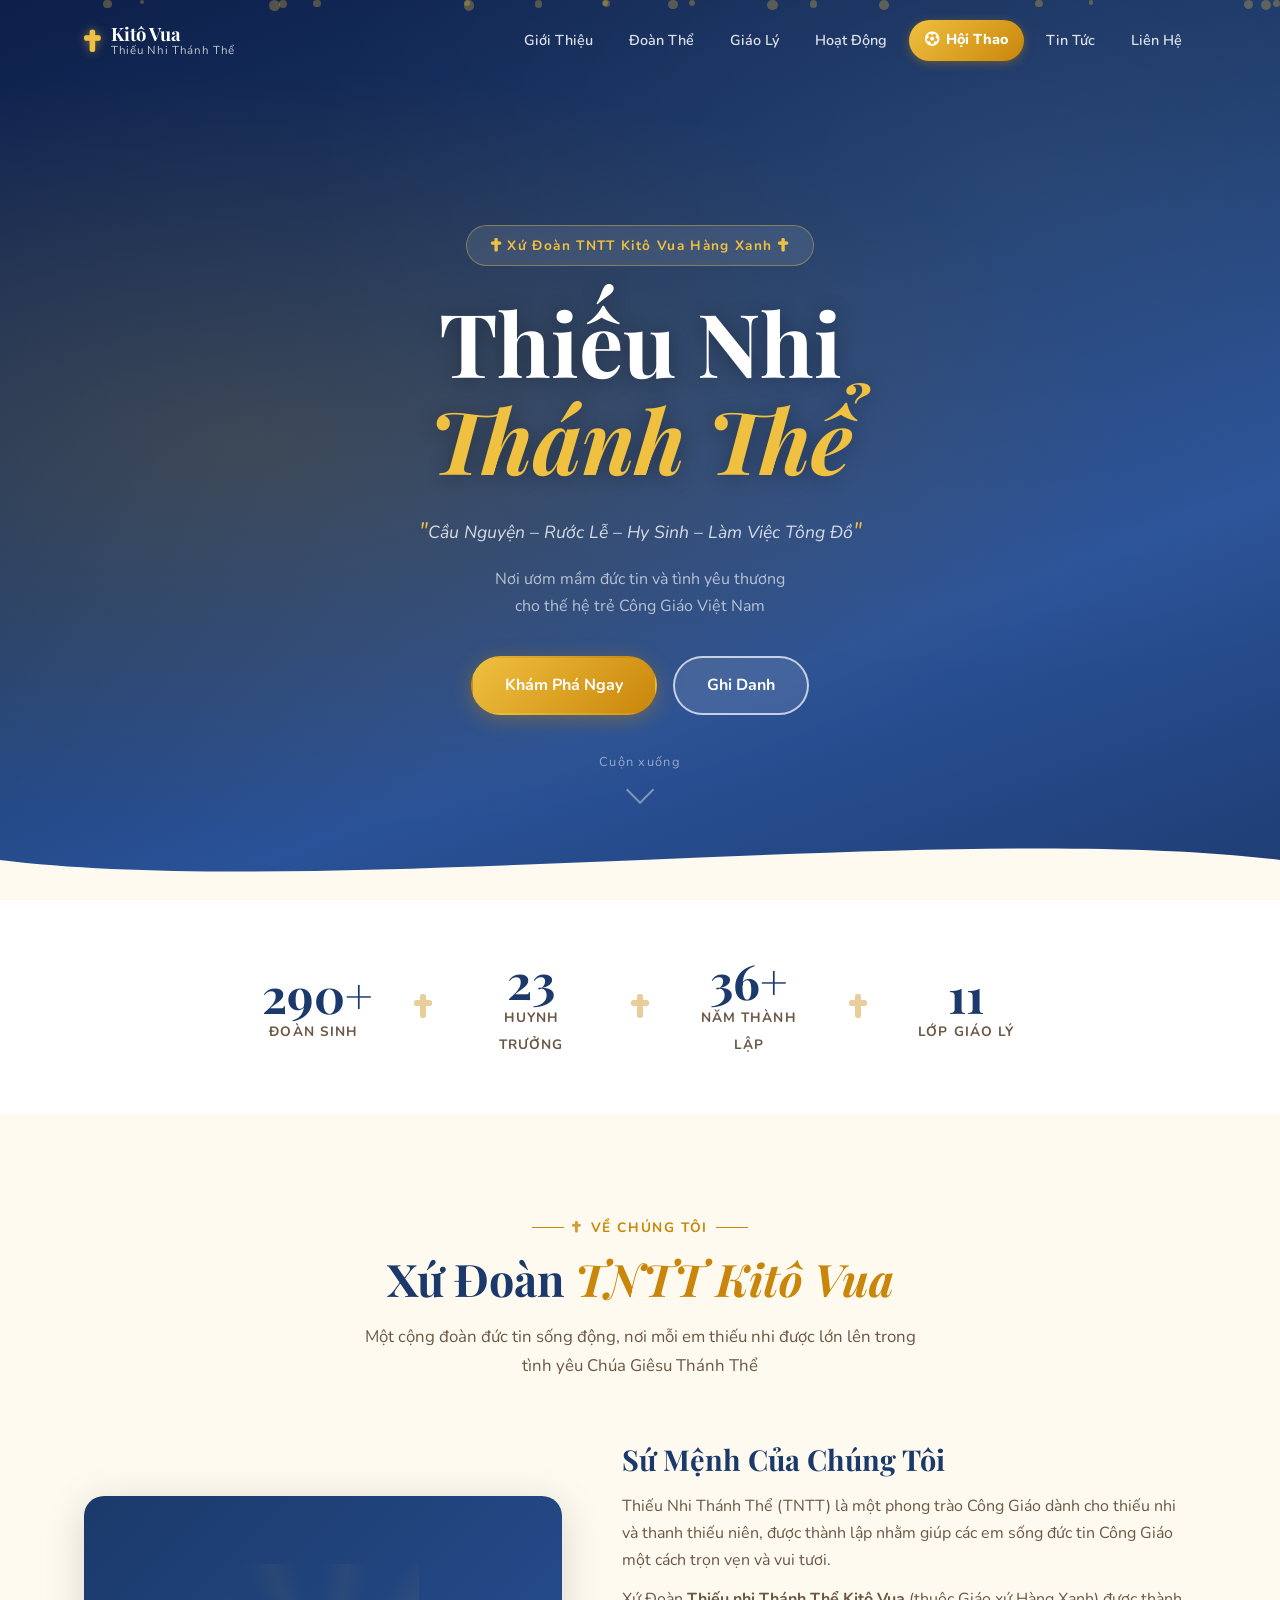
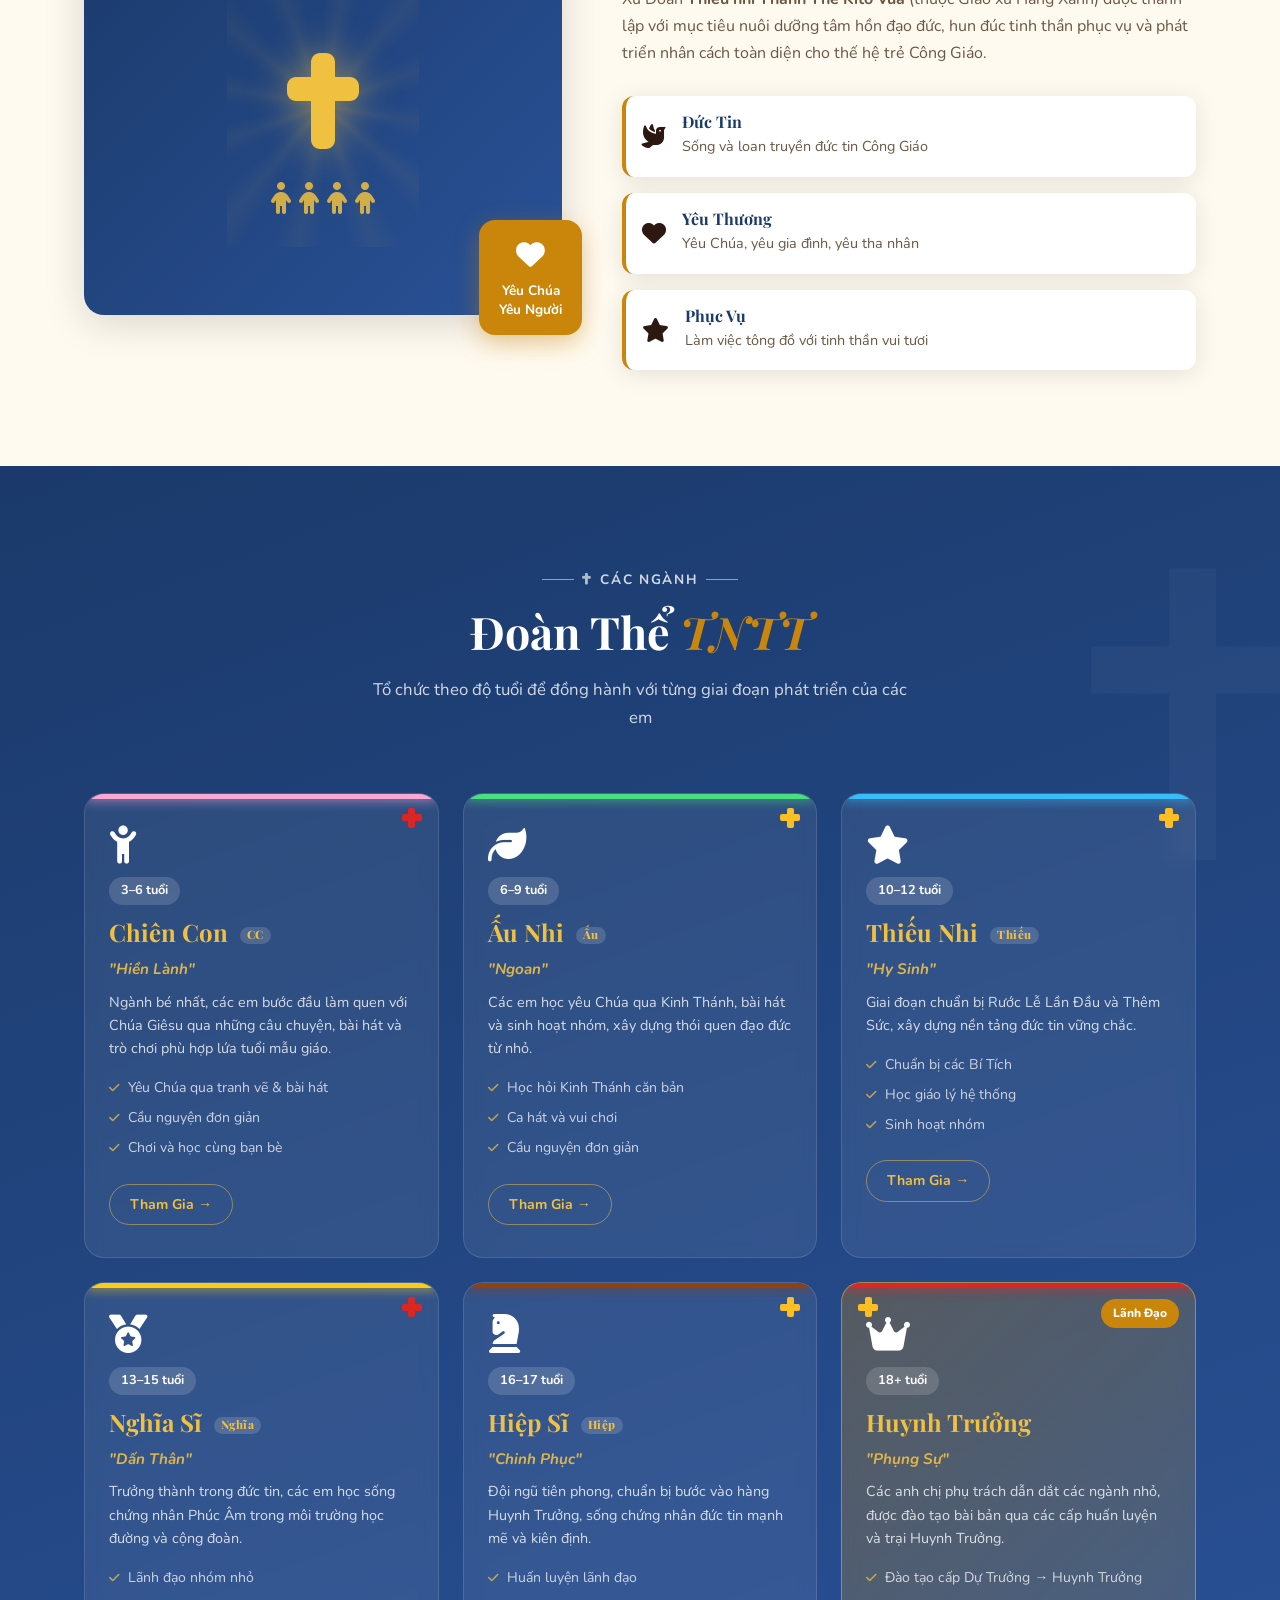
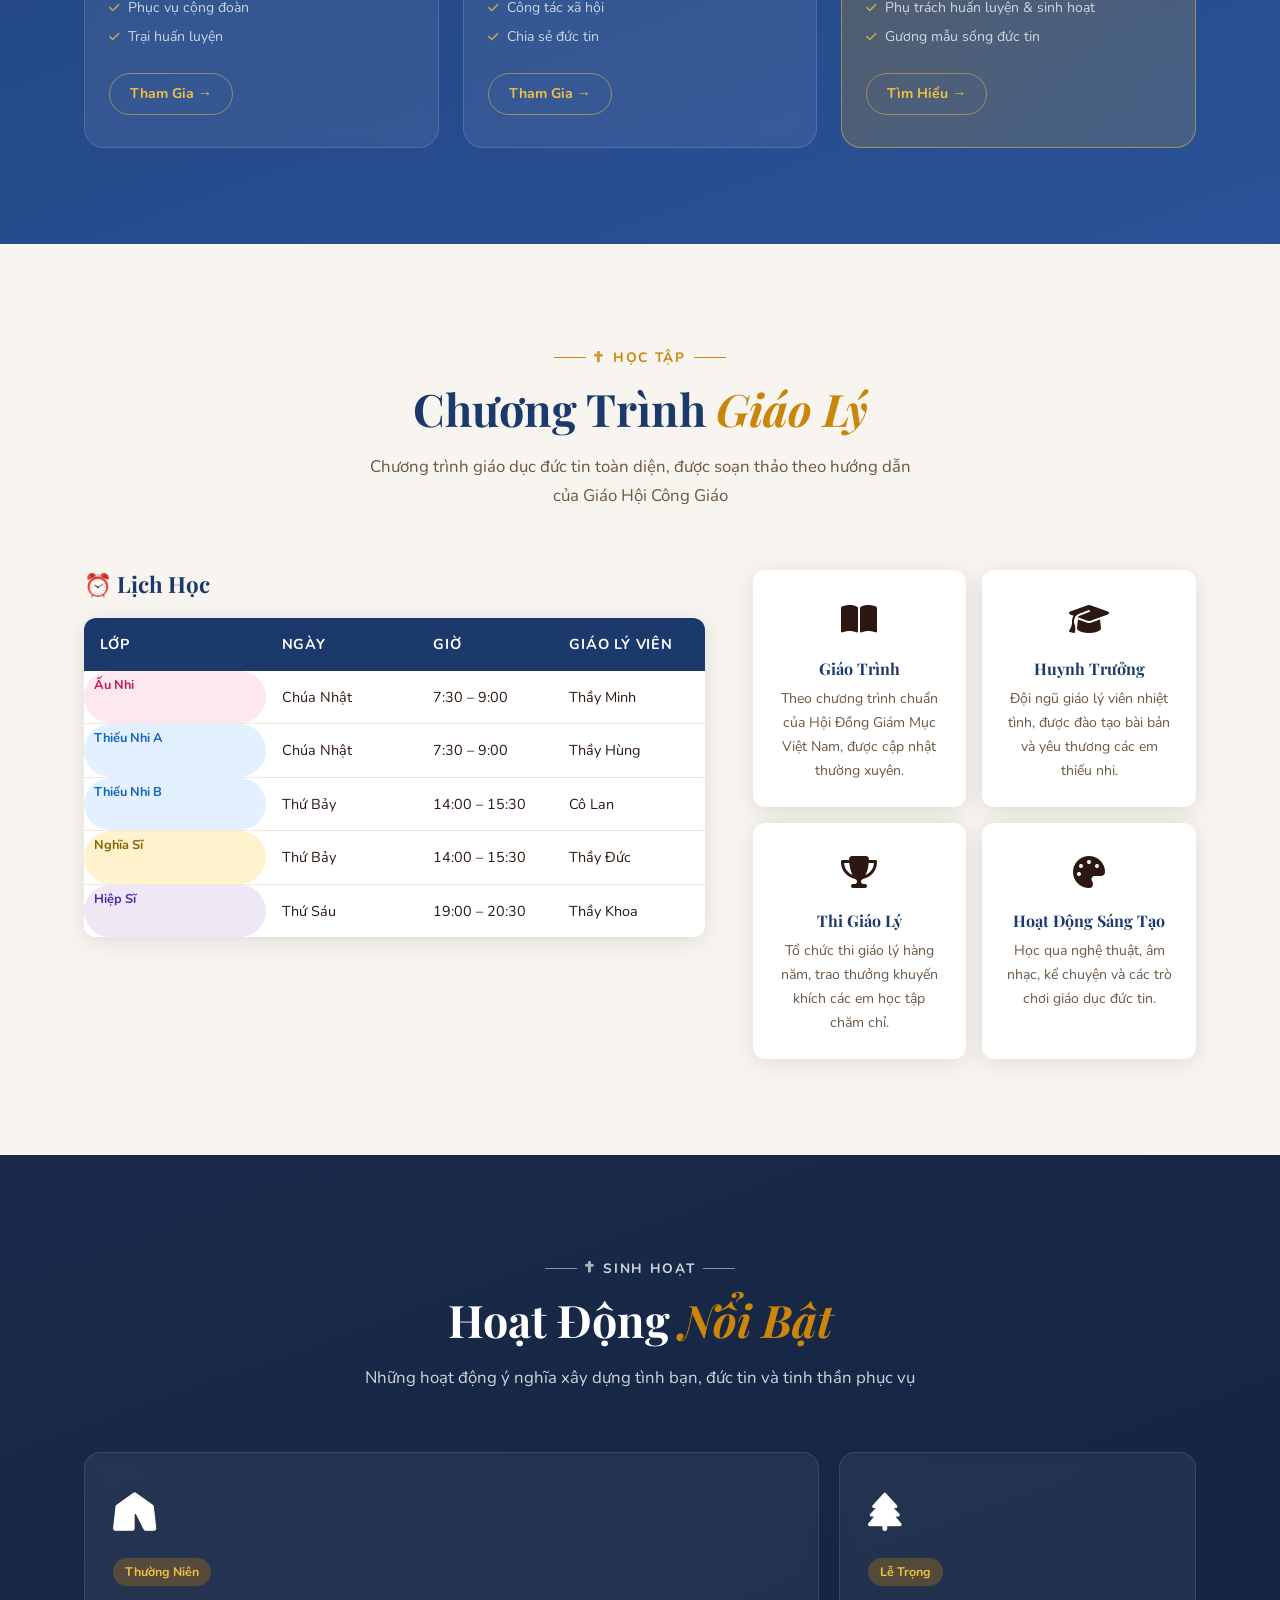
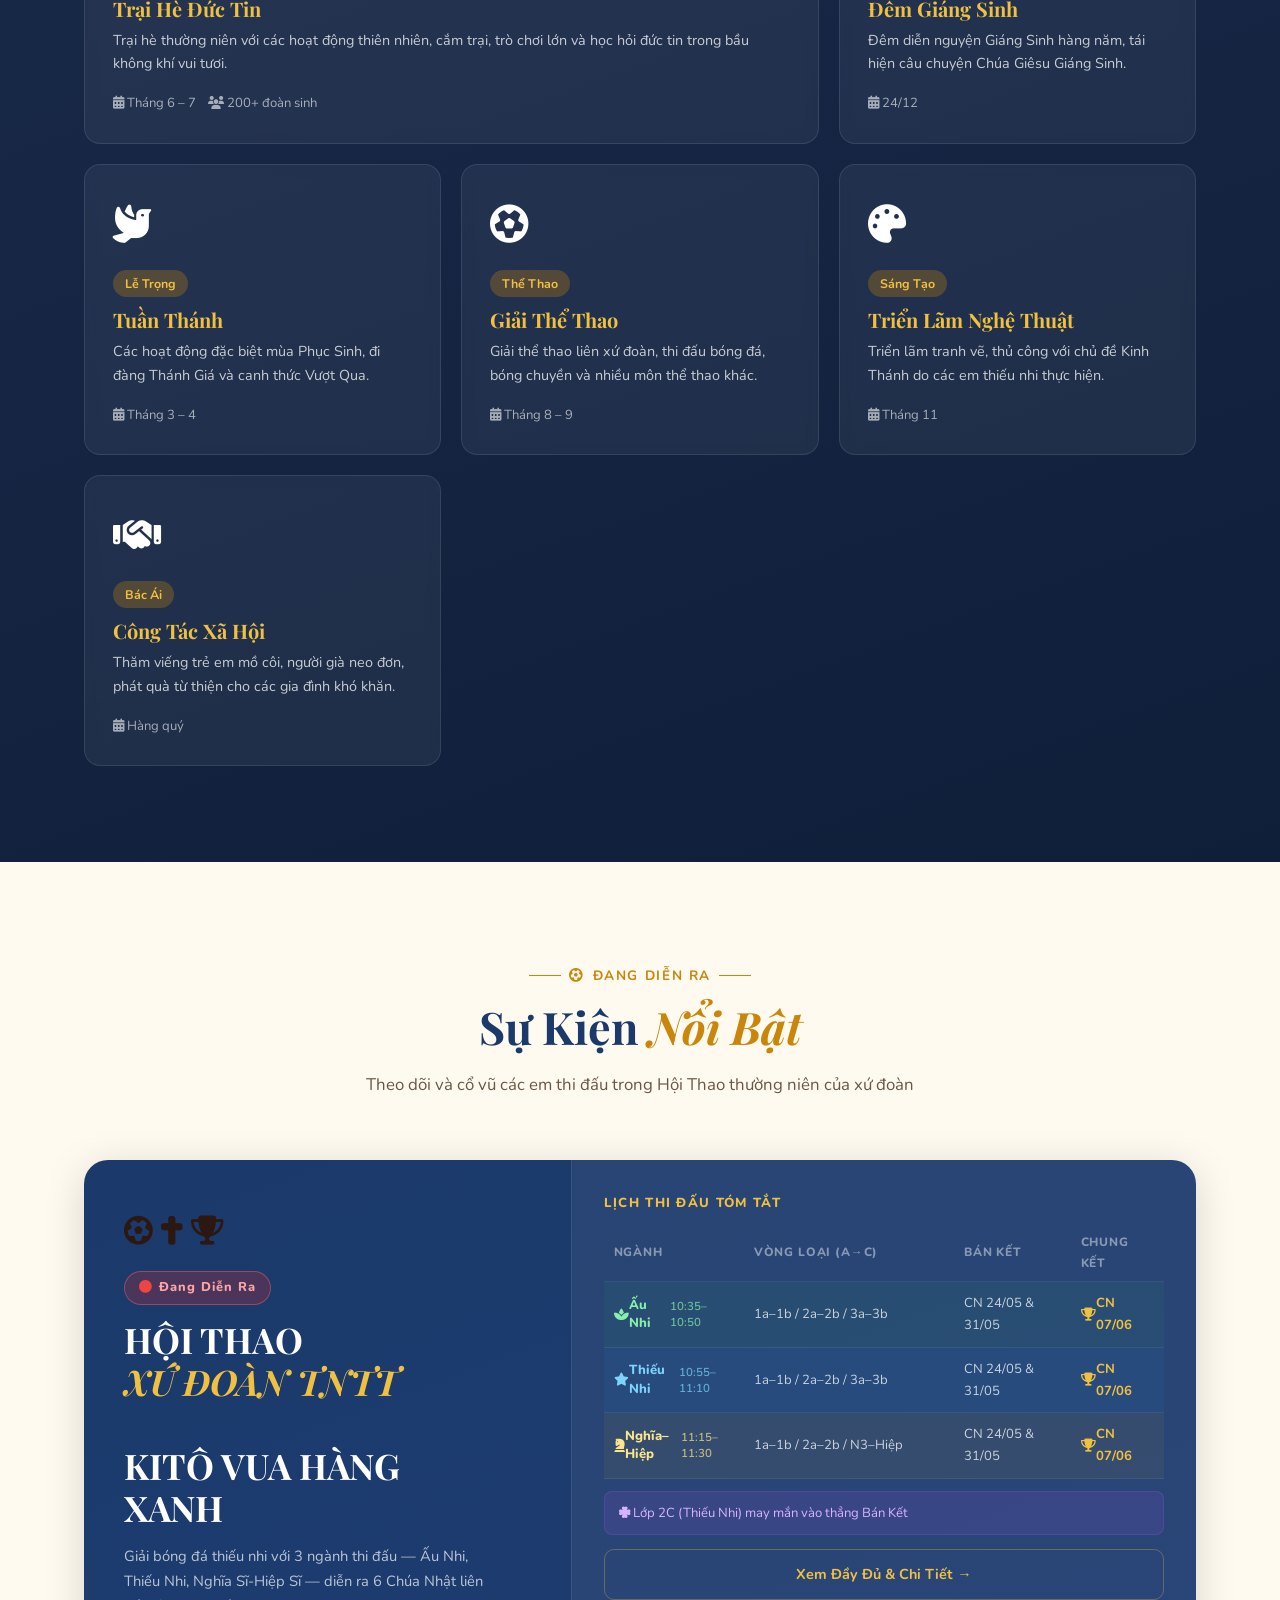
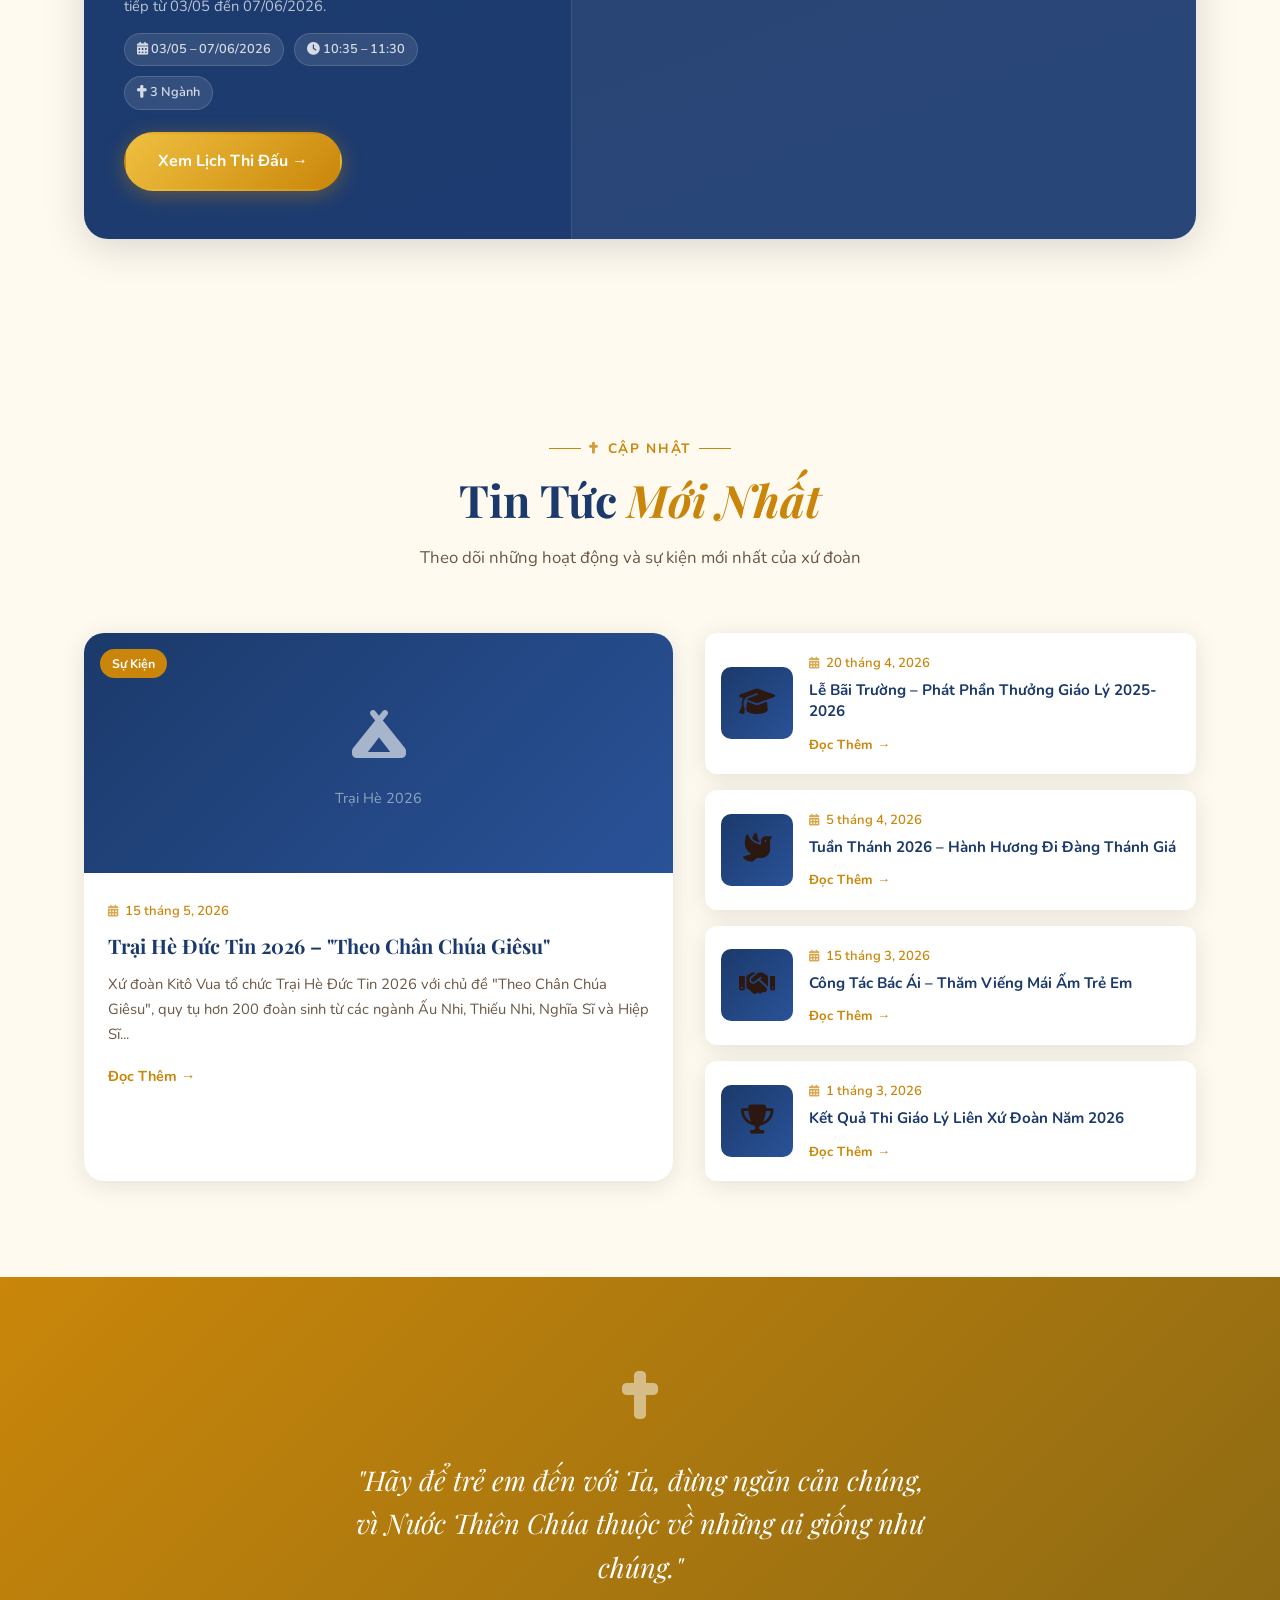
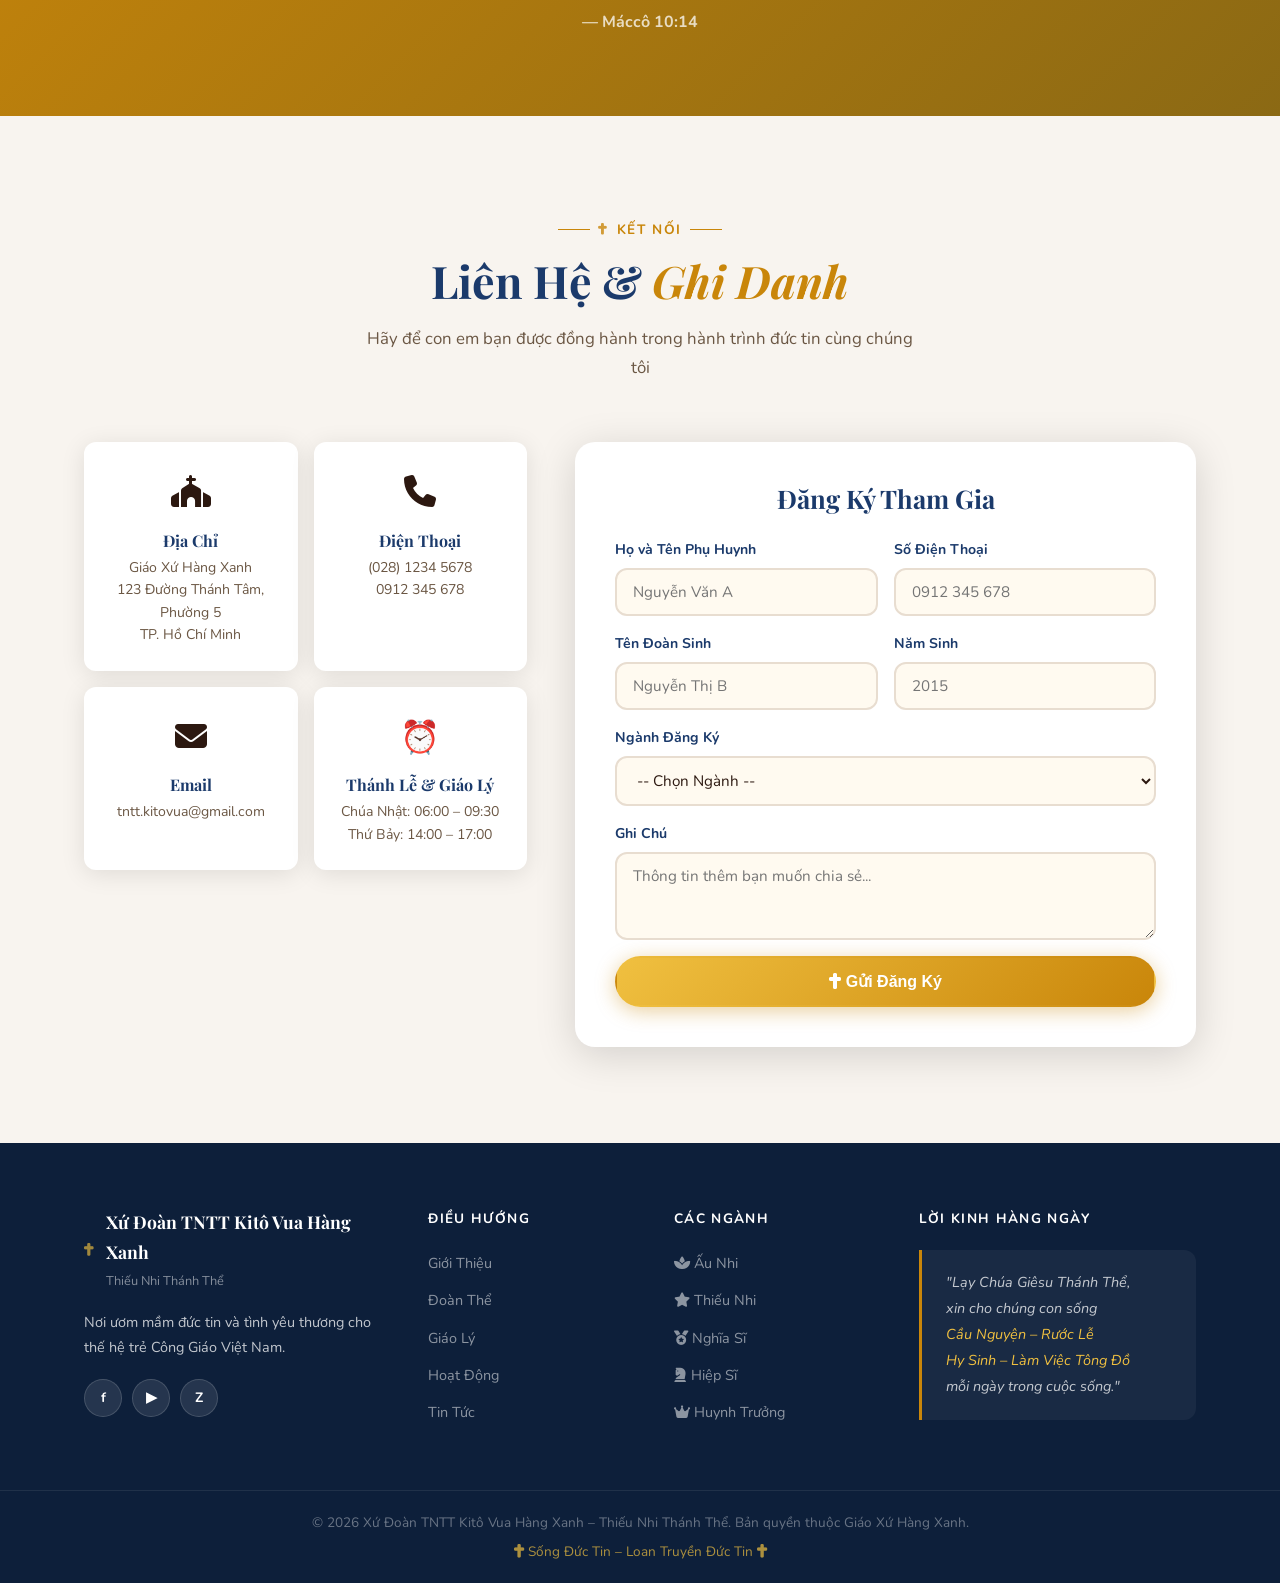
==== index.html @ e7aa79c8 "Catholic vocabulary: Chúa Nhật, đoàn sinh, Thánh Lễ & Giáo Lý - "Chủ Nhật" → "Chúa Nhật" (Chúa Nhật " ====
<!DOCTYPE html>
<html lang="vi">
<head>
  <meta charset="UTF-8" />
  <meta name="viewport" content="width=device-width, initial-scale=1.0" />
  <title>Thiếu Nhi Thánh Thể – Xứ Đoàn TNTT Kitô Vua Hàng Xanh</title>
  <link rel="preconnect" href="https://fonts.googleapis.com" />
  <link rel="preconnect" href="https://fonts.gstatic.com" crossorigin />
  <link href="https://fonts.googleapis.com/css2?family=Playfair+Display:ital,wght@0,600;0,700;1,600&family=Nunito:wght@400;600;700;800&display=swap" rel="stylesheet" />
  <link rel="stylesheet" href="style.css" />
  <link rel="stylesheet" href="https://cdnjs.cloudflare.com/ajax/libs/font-awesome/6.5.1/css/all.min.css" />
</head>
<body>

  <!-- ░░ NAVBAR ░░ -->
  <header class="navbar" id="navbar">
    <div class="nav-container">
      <a href="#" class="nav-logo">
        <span class="logo-cross"><i class="fa-solid fa-cross"></i></span>
        <div class="logo-text">
          <span class="logo-title">Kitô Vua</span>
          <span class="logo-sub">Thiếu Nhi Thánh Thể</span>
        </div>
      </a>
      <nav class="nav-links" id="navLinks">
        <a href="#about">Giới Thiệu</a>
        <a href="#doanthe">Đoàn Thể</a>
        <a href="#giaoly">Giáo Lý</a>
        <a href="#hoatdong">Hoạt Động</a>
        <a href="#sukien" class="nav-event-link"><i class="fa-solid fa-futbol"></i> Hội Thao</a>
        <a href="#tintuc">Tin Tức</a>
        <a href="#lienhe">Liên Hệ</a>
      </nav>
      <button class="nav-toggle" id="navToggle" aria-label="Menu">
        <span></span><span></span><span></span>
      </button>
    </div>
  </header>

  <!-- ░░ HERO ░░ -->
  <section class="hero" id="home">
    <div class="hero-particles" id="particles"></div>
    <div class="hero-content">
      <div class="hero-badge"><i class="fa-solid fa-cross"></i> Xứ Đoàn TNTT Kitô Vua Hàng Xanh <i class="fa-solid fa-cross"></i></div>
      <h1 class="hero-title">
        Thiếu Nhi<br />
        <em>Thánh Thể</em>
      </h1>
      <p class="hero-motto">
        <span>"</span>Cầu Nguyện – Rước Lễ – Hy Sinh – Làm Việc Tông Đồ<span>"</span>
      </p>
      <p class="hero-sub">
        Nơi ươm mầm đức tin và tình yêu thương<br />cho thế hệ trẻ Công Giáo Việt Nam
      </p>
      <div class="hero-cta">
        <a href="#about" class="btn btn-gold">Khám Phá Ngay</a>
        <a href="#lienhe" class="btn btn-outline">Ghi Danh</a>
      </div>
    </div>
    <div class="hero-scroll">
      <span>Cuộn xuống</span>
      <div class="scroll-arrow"></div>
    </div>
    <div class="hero-wave">
      <svg viewBox="0 0 1440 80" preserveAspectRatio="none">
        <path d="M0,40 C360,80 1080,0 1440,40 L1440,80 L0,80 Z" fill="#fffaf0"/>
      </svg>
    </div>
  </section>

  <!-- ░░ STATS ░░ -->
  <section class="stats-bar">
    <div class="stats-container">
      <div class="stat-item">
        <span class="stat-num" data-target="320">0</span>
        <span class="stat-label">Đoàn Sinh</span>
      </div>
      <div class="stat-divider"><i class="fa-solid fa-cross"></i></div>
      <div class="stat-item">
        <span class="stat-num" data-target="25">0</span>
        <span class="stat-label">Huynh Trưởng</span>
      </div>
      <div class="stat-divider"><i class="fa-solid fa-cross"></i></div>
      <div class="stat-item">
        <span class="stat-num" data-target="40">0</span>
        <span class="stat-label">Năm Thành Lập</span>
      </div>
      <div class="stat-divider"><i class="fa-solid fa-cross"></i></div>
      <div class="stat-item">
        <span class="stat-num" data-target="12">0</span>
        <span class="stat-label">Lớp Giáo Lý</span>
      </div>
    </div>
  </section>

  <!-- ░░ GIỚI THIỆU ░░ -->
  <section class="section about" id="about">
    <div class="container">
      <div class="section-header">
        <span class="section-tag"><i class="fa-solid fa-cross"></i> Về Chúng Tôi</span>
        <h2>Xứ Đoàn <em>TNTT Kitô Vua</em></h2>
        <p class="section-desc">Một cộng đoàn đức tin sống động, nơi mỗi em thiếu nhi được lớn lên trong tình yêu Chúa Giêsu Thánh Thể</p>
      </div>
      <div class="about-grid">
        <div class="about-image-wrap">
          <div class="about-image">
            <div class="about-illustration">
              <div class="illus-cross"><i class="fa-solid fa-cross"></i></div>
              <div class="illus-rays"></div>
              <div class="illus-children">
                <div class="child child-1"><i class="fa-solid fa-child"></i></div>
                <div class="child child-2"><i class="fa-solid fa-child"></i></div>
                <div class="child child-3"><i class="fa-solid fa-child"></i></div>
                <div class="child child-4"><i class="fa-solid fa-child"></i></div>
              </div>
            </div>
          </div>
          <div class="about-badge-float">
            <span><i class="fa-solid fa-heart"></i></span>
            <p>Yêu Chúa<br/>Yêu Người</p>
          </div>
        </div>
        <div class="about-content">
          <h3>Sứ Mệnh Của Chúng Tôi</h3>
          <p>
            Thiếu Nhi Thánh Thể (TNTT) là một phong trào Công Giáo dành cho thiếu nhi và thanh thiếu niên,
            được thành lập nhằm giúp các em sống đức tin Công Giáo một cách trọn vẹn và vui tươi.
          </p>
          <p>
            Xứ Đoàn <strong>Thiếu nhi Thánh Thể Kitô Vua</strong> (thuộc Giáo xứ Hàng Xanh) được thành lập với mục tiêu nuôi dưỡng tâm hồn đạo đức,
            hun đúc tinh thần phục vụ và phát triển nhân cách toàn diện cho thế hệ trẻ Công Giáo.
          </p>
          <div class="about-values">
            <div class="value-item">
              <span class="value-icon"><i class="fa-solid fa-dove"></i></span>
              <div>
                <h4>Đức Tin</h4>
                <p>Sống và loan truyền đức tin Công Giáo</p>
              </div>
            </div>
            <div class="value-item">
              <span class="value-icon"><i class="fa-solid fa-heart"></i></span>
              <div>
                <h4>Yêu Thương</h4>
                <p>Yêu Chúa, yêu gia đình, yêu tha nhân</p>
              </div>
            </div>
            <div class="value-item">
              <span class="value-icon"><i class="fa-solid fa-star"></i></span>
              <div>
                <h4>Phục Vụ</h4>
                <p>Làm việc tông đồ với tinh thần vui tươi</p>
              </div>
            </div>
          </div>
        </div>
      </div>
    </div>
  </section>

  <!-- ░░ ĐOÀN THỂ ░░ -->
  <section class="section doanthe" id="doanthe">
    <div class="container">
      <div class="section-header light">
        <span class="section-tag"><i class="fa-solid fa-cross"></i> Các Ngành</span>
        <h2>Đoàn Thể <em>TNTT</em></h2>
        <p class="section-desc">Tổ chức theo độ tuổi để đồng hành với từng giai đoạn phát triển của các em</p>
      </div>
      <div class="doanthe-grid">

        <div class="doanthe-card" style="--sc:#f9a8d4;--cc:#dc2626">
          <div class="card-scarf-bar"></div>
          <div class="card-cross"></div>
          <div class="card-icon"><i class="fa-solid fa-child-reaching"></i></div>
          <div class="card-ribbon">3–6 tuổi</div>
          <h3>Chiên Con <span class="nganh-abbr">CC</span></h3>
          <div class="nganh-motto">"Hiền Lành"</div>
          <p>Ngành bé nhất, các em bước đầu làm quen với Chúa Giêsu qua những câu chuyện, bài hát và trò chơi phù hợp lứa tuổi mẫu giáo.</p>
          <ul>
            <li><i class="fa-solid fa-check"></i> Yêu Chúa qua tranh vẽ &amp; bài hát</li>
            <li><i class="fa-solid fa-check"></i> Cầu nguyện đơn giản</li>
            <li><i class="fa-solid fa-check"></i> Chơi và học cùng bạn bè</li>
          </ul>
          <a href="#lienhe" class="card-btn">Tham Gia →</a>
        </div>

        <div class="doanthe-card" style="--sc:#4ade80;--cc:#fbbf24">
          <div class="card-scarf-bar"></div>
          <div class="card-cross"></div>
          <div class="card-icon"><i class="fa-solid fa-leaf"></i></div>
          <div class="card-ribbon">6–9 tuổi</div>
          <h3>Ấu Nhi <span class="nganh-abbr">Ấu</span></h3>
          <div class="nganh-motto">"Ngoan"</div>
          <p>Các em học yêu Chúa qua Kinh Thánh, bài hát và sinh hoạt nhóm, xây dựng thói quen đạo đức từ nhỏ.</p>
          <ul>
            <li><i class="fa-solid fa-check"></i> Học hỏi Kinh Thánh căn bản</li>
            <li><i class="fa-solid fa-check"></i> Ca hát và vui chơi</li>
            <li><i class="fa-solid fa-check"></i> Cầu nguyện đơn giản</li>
          </ul>
          <a href="#lienhe" class="card-btn">Tham Gia →</a>
        </div>

        <div class="doanthe-card" style="--sc:#38bdf8;--cc:#fbbf24">
          <div class="card-scarf-bar"></div>
          <div class="card-cross"></div>
          <div class="card-icon"><i class="fa-solid fa-star"></i></div>
          <div class="card-ribbon">10–12 tuổi</div>
          <h3>Thiếu Nhi <span class="nganh-abbr">Thiếu</span></h3>
          <div class="nganh-motto">"Hy Sinh"</div>
          <p>Giai đoạn chuẩn bị Rước Lễ Lần Đầu và Thêm Sức, xây dựng nền tảng đức tin vững chắc.</p>
          <ul>
            <li><i class="fa-solid fa-check"></i> Chuẩn bị các Bí Tích</li>
            <li><i class="fa-solid fa-check"></i> Học giáo lý hệ thống</li>
            <li><i class="fa-solid fa-check"></i> Sinh hoạt nhóm</li>
          </ul>
          <a href="#lienhe" class="card-btn">Tham Gia →</a>
        </div>

        <div class="doanthe-card" style="--sc:#facc15;--cc:#dc2626">
          <div class="card-scarf-bar"></div>
          <div class="card-cross"></div>
          <div class="card-icon"><i class="fa-solid fa-medal"></i></div>
          <div class="card-ribbon">13–15 tuổi</div>
          <h3>Nghĩa Sĩ <span class="nganh-abbr">Nghĩa</span></h3>
          <div class="nganh-motto">"Dấn Thân"</div>
          <p>Trưởng thành trong đức tin, các em học sống chứng nhân Phúc Âm trong môi trường học đường và cộng đoàn.</p>
          <ul>
            <li><i class="fa-solid fa-check"></i> Lãnh đạo nhóm nhỏ</li>
            <li><i class="fa-solid fa-check"></i> Phục vụ cộng đoàn</li>
            <li><i class="fa-solid fa-check"></i> Trại huấn luyện</li>
          </ul>
          <a href="#lienhe" class="card-btn">Tham Gia →</a>
        </div>

        <div class="doanthe-card" style="--sc:#92400e;--cc:#fbbf24">
          <div class="card-scarf-bar"></div>
          <div class="card-cross"></div>
          <div class="card-icon"><i class="fa-solid fa-chess-knight"></i></div>
          <div class="card-ribbon">16–17 tuổi</div>
          <h3>Hiệp Sĩ <span class="nganh-abbr">Hiệp</span></h3>
          <div class="nganh-motto">"Chinh Phục"</div>
          <p>Đội ngũ tiên phong, chuẩn bị bước vào hàng Huynh Trưởng, sống chứng nhân đức tin mạnh mẽ và kiên định.</p>
          <ul>
            <li><i class="fa-solid fa-check"></i> Huấn luyện lãnh đạo</li>
            <li><i class="fa-solid fa-check"></i> Công tác xã hội</li>
            <li><i class="fa-solid fa-check"></i> Chia sẻ đức tin</li>
          </ul>
          <a href="#lienhe" class="card-btn">Tham Gia →</a>
        </div>

        <div class="doanthe-card featured" style="--sc:#dc2626;--cc:#fbbf24">
          <div class="card-scarf-bar"></div>
          <div class="card-cross card-cross-left"></div>
          <div class="card-icon"><i class="fa-solid fa-crown"></i></div>
          <div class="card-ribbon">18+ tuổi</div>
          <div class="featured-tag">Lãnh Đạo</div>
          <h3>Huynh Trưởng</h3>
          <div class="nganh-motto">"Phụng Sự"</div>
          <p>Các anh chị phụ trách dẫn dắt các ngành nhỏ, được đào tạo bài bản qua các cấp huấn luyện và trại Huynh Trưởng.</p>
          <ul>
            <li><i class="fa-solid fa-check"></i> Đào tạo cấp Dự Trưởng → Huynh Trưởng</li>
            <li><i class="fa-solid fa-check"></i> Phụ trách huấn luyện &amp; sinh hoạt</li>
            <li><i class="fa-solid fa-check"></i> Gương mẫu sống đức tin</li>
          </ul>
          <a href="#lienhe" class="card-btn">Tìm Hiểu →</a>
        </div>

      </div>
    </div>
  </section>

  <!-- ░░ GIÁO LÝ ░░ -->
  <section class="section giaoly" id="giaoly">
    <div class="container">
      <div class="section-header">
        <span class="section-tag"><i class="fa-solid fa-cross"></i> Học Tập</span>
        <h2>Chương Trình <em>Giáo Lý</em></h2>
        <p class="section-desc">Chương trình giáo dục đức tin toàn diện, được soạn thảo theo hướng dẫn của Giáo Hội Công Giáo</p>
      </div>
      <div class="giaoly-layout">
        <div class="giaoly-schedule">
          <h3>⏰ Lịch Học</h3>
          <div class="schedule-table">
            <div class="schedule-row header">
              <span>Lớp</span>
              <span>Ngày</span>
              <span>Giờ</span>
              <span>Giáo Lý Viên</span>
            </div>
            <div class="schedule-row">
              <span class="badge pink">Ấu Nhi</span>
              <span>Chúa Nhật</span>
              <span>7:30 – 9:00</span>
              <span>Thầy Minh</span>
            </div>
            <div class="schedule-row">
              <span class="badge blue">Thiếu Nhi A</span>
              <span>Chúa Nhật</span>
              <span>7:30 – 9:00</span>
              <span>Thầy Hùng</span>
            </div>
            <div class="schedule-row">
              <span class="badge blue">Thiếu Nhi B</span>
              <span>Thứ Bảy</span>
              <span>14:00 – 15:30</span>
              <span>Cô Lan</span>
            </div>
            <div class="schedule-row">
              <span class="badge gold">Nghĩa Sĩ</span>
              <span>Thứ Bảy</span>
              <span>14:00 – 15:30</span>
              <span>Thầy Đức</span>
            </div>
            <div class="schedule-row">
              <span class="badge purple">Hiệp Sĩ</span>
              <span>Thứ Sáu</span>
              <span>19:00 – 20:30</span>
              <span>Thầy Khoa</span>
            </div>
          </div>
        </div>
        <div class="giaoly-info">
          <div class="info-card">
            <div class="info-icon"><i class="fa-solid fa-book-open"></i></div>
            <h4>Giáo Trình</h4>
            <p>Theo chương trình chuẩn của Hội Đồng Giám Mục Việt Nam, được cập nhật thường xuyên.</p>
          </div>
          <div class="info-card">
            <div class="info-icon"><i class="fa-solid fa-graduation-cap"></i></div>
            <h4>Huynh Trưởng</h4>
            <p>Đội ngũ giáo lý viên nhiệt tình, được đào tạo bài bản và yêu thương các em thiếu nhi.</p>
          </div>
          <div class="info-card">
            <div class="info-icon"><i class="fa-solid fa-trophy"></i></div>
            <h4>Thi Giáo Lý</h4>
            <p>Tổ chức thi giáo lý hàng năm, trao thưởng khuyến khích các em học tập chăm chỉ.</p>
          </div>
          <div class="info-card">
            <div class="info-icon"><i class="fa-solid fa-palette"></i></div>
            <h4>Hoạt Động Sáng Tạo</h4>
            <p>Học qua nghệ thuật, âm nhạc, kể chuyện và các trò chơi giáo dục đức tin.</p>
          </div>
        </div>
      </div>
    </div>
  </section>

  <!-- ░░ HOẠT ĐỘNG ░░ -->
  <section class="section hoatdong" id="hoatdong">
    <div class="container">
      <div class="section-header light">
        <span class="section-tag"><i class="fa-solid fa-cross"></i> Sinh Hoạt</span>
        <h2>Hoạt Động <em>Nổi Bật</em></h2>
        <p class="section-desc">Những hoạt động ý nghĩa xây dựng tình bạn, đức tin và tinh thần phục vụ</p>
      </div>
      <div class="hoatdong-grid">
        <div class="hd-card large">
          <div class="hd-icon"><i class="fa-solid fa-tent"></i></div>
          <div class="hd-content">
            <span class="hd-tag">Thường Niên</span>
            <h3>Trại Hè Đức Tin</h3>
            <p>Trại hè thường niên với các hoạt động thiên nhiên, cắm trại, trò chơi lớn và học hỏi đức tin trong bầu không khí vui tươi.</p>
            <div class="hd-meta">
              <span><i class="fa-solid fa-calendar-days"></i> Tháng 6 – 7</span>
              <span><i class="fa-solid fa-users"></i> 200+ đoàn sinh</span>
            </div>
          </div>
        </div>
        <div class="hd-card">
          <div class="hd-icon"><i class="fa-solid fa-tree"></i></div>
          <div class="hd-content">
            <span class="hd-tag">Lễ Trọng</span>
            <h3>Đêm Giáng Sinh</h3>
            <p>Đêm diễn nguyện Giáng Sinh hàng năm, tái hiện câu chuyện Chúa Giêsu Giáng Sinh.</p>
            <div class="hd-meta">
              <span><i class="fa-solid fa-calendar-days"></i> 24/12</span>
            </div>
          </div>
        </div>
        <div class="hd-card">
          <div class="hd-icon"><i class="fa-solid fa-dove"></i></div>
          <div class="hd-content">
            <span class="hd-tag">Lễ Trọng</span>
            <h3>Tuần Thánh</h3>
            <p>Các hoạt động đặc biệt mùa Phục Sinh, đi đàng Thánh Giá và canh thức Vượt Qua.</p>
            <div class="hd-meta">
              <span><i class="fa-solid fa-calendar-days"></i> Tháng 3 – 4</span>
            </div>
          </div>
        </div>
        <div class="hd-card">
          <div class="hd-icon"><i class="fa-solid fa-futbol"></i></div>
          <div class="hd-content">
            <span class="hd-tag">Thể Thao</span>
            <h3>Giải Thể Thao</h3>
            <p>Giải thể thao liên xứ đoàn, thi đấu bóng đá, bóng chuyền và nhiều môn thể thao khác.</p>
            <div class="hd-meta">
              <span><i class="fa-solid fa-calendar-days"></i> Tháng 8 – 9</span>
            </div>
          </div>
        </div>
        <div class="hd-card">
          <div class="hd-icon"><i class="fa-solid fa-palette"></i></div>
          <div class="hd-content">
            <span class="hd-tag">Sáng Tạo</span>
            <h3>Triển Lãm Nghệ Thuật</h3>
            <p>Triển lãm tranh vẽ, thủ công với chủ đề Kinh Thánh do các em thiếu nhi thực hiện.</p>
            <div class="hd-meta">
              <span><i class="fa-solid fa-calendar-days"></i> Tháng 11</span>
            </div>
          </div>
        </div>
        <div class="hd-card">
          <div class="hd-icon"><i class="fa-solid fa-handshake"></i></div>
          <div class="hd-content">
            <span class="hd-tag">Bác Ái</span>
            <h3>Công Tác Xã Hội</h3>
            <p>Thăm viếng trẻ em mồ côi, người già neo đơn, phát quà từ thiện cho các gia đình khó khăn.</p>
            <div class="hd-meta">
              <span><i class="fa-solid fa-calendar-days"></i> Hàng quý</span>
            </div>
          </div>
        </div>
      </div>
    </div>
  </section>

  <!-- ░░ SỰ KIỆN NỔI BẬT ░░ -->
  <section class="section sukien" id="sukien">
    <div class="container">
      <div class="section-header">
        <span class="section-tag"><i class="fa-solid fa-futbol"></i> Đang Diễn Ra</span>
        <h2>Sự Kiện <em>Nổi Bật</em></h2>
        <p class="section-desc">Theo dõi và cổ vũ các em thi đấu trong Hội Thao thường niên của xứ đoàn</p>
      </div>
      <div class="sukien-banner">
        <div class="sk-left">
          <div class="sk-emoji-row">
            <span><i class="fa-solid fa-futbol"></i></span><span><i class="fa-solid fa-cross"></i></span><span><i class="fa-solid fa-trophy"></i></span>
          </div>
          <div class="sk-badge-live"><i class="fa-solid fa-circle" style="color:#ef4444"></i> Đang Diễn Ra</div>
          <h3 class="sk-title">HỘI THAO<br /><em>XỨ ĐOÀN TNTT</em><br />KITÔ VUA HÀNG XANH</h3>
          <p class="sk-desc">Giải bóng đá thiếu nhi với 3 ngành thi đấu — Ấu Nhi, Thiếu Nhi, Nghĩa Sĩ-Hiệp Sĩ — diễn ra 6 Chúa Nhật liên tiếp từ 03/05 đến 07/06/2026.</p>
          <div class="sk-meta">
            <span><i class="fa-solid fa-calendar-days"></i> 03/05 – 07/06/2026</span>
            <span><i class="fa-solid fa-clock"></i> 10:35 – 11:30</span>
            <span><i class="fa-solid fa-cross"></i> 3 Ngành</span>
          </div>
          <a href="hoithao.html" class="btn btn-gold sk-cta">Xem Lịch Thi Đấu →</a>
        </div>
        <div class="sk-right">
          <div class="sk-schedule-preview">
            <div class="sk-preview-title">Lịch Thi Đấu Tóm Tắt</div>
            <div class="sk-preview-row header-row">
              <span>Ngành</span>
              <span>Vòng Loại (A→C)</span>
              <span>Bán Kết</span>
              <span>Chung Kết</span>
            </div>
            <div class="sk-preview-row au-preview">
              <span class="sk-nganh-tag au"><i class="fa-solid fa-spa"></i> Ấu Nhi<br/><small>10:35–10:50</small></span>
              <span>1a–1b / 2a–2b / 3a–3b</span>
              <span>CN 24/05 &amp; 31/05</span>
              <span class="sk-ck"><i class="fa-solid fa-trophy"></i> CN 07/06</span>
            </div>
            <div class="sk-preview-row thieu-preview">
              <span class="sk-nganh-tag thieu"><i class="fa-solid fa-star"></i> Thiếu Nhi<br/><small>10:55–11:10</small></span>
              <span>1a–1b / 2a–2b / 3a–3b</span>
              <span>CN 24/05 &amp; 31/05</span>
              <span class="sk-ck"><i class="fa-solid fa-trophy"></i> CN 07/06</span>
            </div>
            <div class="sk-preview-row nghia-preview">
              <span class="sk-nganh-tag nghia"><i class="fa-solid fa-chess-knight"></i> Nghĩa–Hiệp<br/><small>11:15–11:30</small></span>
              <span>1a–1b / 2a–2b / N3–Hiệp</span>
              <span>CN 24/05 &amp; 31/05</span>
              <span class="sk-ck"><i class="fa-solid fa-trophy"></i> CN 07/06</span>
            </div>
            <div class="sk-note"><i class="fa-solid fa-clover"></i> Lớp 2C (Thiếu Nhi) may mắn vào thẳng Bán Kết</div>
            <a href="hoithao.html" class="sk-full-link">Xem Đầy Đủ &amp; Chi Tiết →</a>
          </div>
        </div>
      </div>
    </div>
  </section>

  <!-- ░░ TIN TỨC ░░ -->
  <section class="section tintuc" id="tintuc">
    <div class="container">
      <div class="section-header">
        <span class="section-tag"><i class="fa-solid fa-cross"></i> Cập Nhật</span>
        <h2>Tin Tức <em>Mới Nhất</em></h2>
        <p class="section-desc">Theo dõi những hoạt động và sự kiện mới nhất của xứ đoàn</p>
      </div>
      <div class="news-grid">
        <article class="news-featured">
          <div class="news-img featured-img">
            <div class="news-placeholder">
              <span><i class="fa-solid fa-campground"></i></span>
              <p>Trại Hè 2026</p>
            </div>
            <span class="news-category">Sự Kiện</span>
          </div>
          <div class="news-body">
            <span class="news-date"><i class="fa-solid fa-calendar-days"></i> 15 tháng 5, 2026</span>
            <h3>Trại Hè Đức Tin 2026 – "Theo Chân Chúa Giêsu"</h3>
            <p>Xứ đoàn Kitô Vua tổ chức Trại Hè Đức Tin 2026 với chủ đề "Theo Chân Chúa Giêsu", quy tụ hơn 200 đoàn sinh từ các ngành Ấu Nhi, Thiếu Nhi, Nghĩa Sĩ và Hiệp Sĩ...</p>
            <a href="#" class="read-more">Đọc Thêm →</a>
          </div>
        </article>
        <div class="news-list">
          <article class="news-item">
            <div class="news-thumb">
              <div class="thumb-placeholder"><span><i class="fa-solid fa-graduation-cap"></i></span></div>
            </div>
            <div class="news-info">
              <span class="news-date"><i class="fa-solid fa-calendar-days"></i> 20 tháng 4, 2026</span>
              <h4>Lễ Bãi Trường – Phát Phần Thưởng Giáo Lý 2025-2026</h4>
              <a href="#" class="read-more-sm">Đọc Thêm →</a>
            </div>
          </article>
          <article class="news-item">
            <div class="news-thumb">
              <div class="thumb-placeholder"><span><i class="fa-solid fa-dove"></i></span></div>
            </div>
            <div class="news-info">
              <span class="news-date"><i class="fa-solid fa-calendar-days"></i> 5 tháng 4, 2026</span>
              <h4>Tuần Thánh 2026 – Hành Hương Đi Đàng Thánh Giá</h4>
              <a href="#" class="read-more-sm">Đọc Thêm →</a>
            </div>
          </article>
          <article class="news-item">
            <div class="news-thumb">
              <div class="thumb-placeholder"><span><i class="fa-solid fa-handshake"></i></span></div>
            </div>
            <div class="news-info">
              <span class="news-date"><i class="fa-solid fa-calendar-days"></i> 15 tháng 3, 2026</span>
              <h4>Công Tác Bác Ái – Thăm Viếng Mái Ấm Trẻ Em</h4>
              <a href="#" class="read-more-sm">Đọc Thêm →</a>
            </div>
          </article>
          <article class="news-item">
            <div class="news-thumb">
              <div class="thumb-placeholder"><span><i class="fa-solid fa-trophy"></i></span></div>
            </div>
            <div class="news-info">
              <span class="news-date"><i class="fa-solid fa-calendar-days"></i> 1 tháng 3, 2026</span>
              <h4>Kết Quả Thi Giáo Lý Liên Xứ Đoàn Năm 2026</h4>
              <a href="#" class="read-more-sm">Đọc Thêm →</a>
            </div>
          </article>
        </div>
      </div>
    </div>
  </section>

  <!-- ░░ QUOTE ░░ -->
  <section class="quote-section">
    <div class="container">
      <div class="quote-inner">
        <div class="quote-cross"><i class="fa-solid fa-cross"></i></div>
        <blockquote>
          "Hãy để trẻ em đến với Ta, đừng ngăn cản chúng,<br />
          vì Nước Thiên Chúa thuộc về những ai giống như chúng."
        </blockquote>
        <cite>— Máccô 10:14</cite>
      </div>
    </div>
  </section>

  <!-- ░░ LIÊN HỆ ░░ -->
  <section class="section lienhe" id="lienhe">
    <div class="container">
      <div class="section-header">
        <span class="section-tag"><i class="fa-solid fa-cross"></i> Kết Nối</span>
        <h2>Liên Hệ & <em>Ghi Danh</em></h2>
        <p class="section-desc">Hãy để con em bạn được đồng hành trong hành trình đức tin cùng chúng tôi</p>
      </div>
      <div class="contact-layout">
        <div class="contact-info">
          <div class="contact-card">
            <div class="contact-icon"><i class="fa-solid fa-church"></i></div>
            <h4>Địa Chỉ</h4>
            <p>Giáo Xứ Hàng Xanh<br />123 Đường Thánh Tâm, Phường 5<br />TP. Hồ Chí Minh</p>
          </div>
          <div class="contact-card">
            <div class="contact-icon"><i class="fa-solid fa-phone"></i></div>
            <h4>Điện Thoại</h4>
            <p>(028) 1234 5678<br />0912 345 678</p>
          </div>
          <div class="contact-card">
            <div class="contact-icon"><i class="fa-solid fa-envelope"></i></div>
            <h4>Email</h4>
            <p>tntt.kitovua@gmail.com</p>
          </div>
          <div class="contact-card">
            <div class="contact-icon">⏰</div>
            <h4>Thánh Lễ & Giáo Lý</h4>
            <p>Chúa Nhật: 06:00 – 09:30<br />Thứ Bảy: 14:00 – 17:00</p>
          </div>
        </div>
        <div class="contact-form-wrap">
          <h3>Đăng Ký Tham Gia</h3>
          <form class="contact-form" onsubmit="handleSubmit(event)">
            <div class="form-row">
              <div class="form-group">
                <label>Họ và Tên Phụ Huynh</label>
                <input type="text" placeholder="Nguyễn Văn A" required />
              </div>
              <div class="form-group">
                <label>Số Điện Thoại</label>
                <input type="tel" placeholder="0912 345 678" required />
              </div>
            </div>
            <div class="form-row">
              <div class="form-group">
                <label>Tên Đoàn Sinh</label>
                <input type="text" placeholder="Nguyễn Thị B" required />
              </div>
              <div class="form-group">
                <label>Năm Sinh</label>
                <input type="number" placeholder="2015" min="2000" max="2020" required />
              </div>
            </div>
            <div class="form-group">
              <label>Ngành Đăng Ký</label>
              <select required>
                <option value="">-- Chọn Ngành --</option>
                <option>Chiên Con (3–6 tuổi)</option>
                <option>Ấu Nhi (6–9 tuổi)</option>
                <option>Thiếu Nhi (10–12 tuổi)</option>
                <option>Nghĩa Sĩ (13–15 tuổi)</option>
                <option>Hiệp Sĩ (16–17 tuổi)</option>
              </select>
            </div>
            <div class="form-group">
              <label>Ghi Chú</label>
              <textarea rows="3" placeholder="Thông tin thêm bạn muốn chia sẻ..."></textarea>
            </div>
            <button type="submit" class="btn btn-gold full-width">
              <i class="fa-solid fa-cross"></i> Gửi Đăng Ký
            </button>
          </form>
        </div>
      </div>
    </div>
  </section>

  <!-- ░░ FOOTER ░░ -->
  <footer class="footer">
    <div class="footer-top">
      <div class="container footer-grid">
        <div class="footer-brand">
          <div class="footer-logo">
            <span class="logo-cross-lg"><i class="fa-solid fa-cross"></i></span>
            <div>
              <strong>Xứ Đoàn TNTT Kitô Vua Hàng Xanh</strong>
              <span>Thiếu Nhi Thánh Thể</span>
            </div>
          </div>
          <p>Nơi ươm mầm đức tin và tình yêu thương cho thế hệ trẻ Công Giáo Việt Nam.</p>
          <div class="footer-social">
            <a href="#" title="Facebook" class="social-btn">f</a>
            <a href="#" title="YouTube" class="social-btn">▶</a>
            <a href="#" title="Zalo" class="social-btn">Z</a>
          </div>
        </div>
        <div class="footer-links">
          <h5>Điều Hướng</h5>
          <ul>
            <li><a href="#about">Giới Thiệu</a></li>
            <li><a href="#doanthe">Đoàn Thể</a></li>
            <li><a href="#giaoly">Giáo Lý</a></li>
            <li><a href="#hoatdong">Hoạt Động</a></li>
            <li><a href="#tintuc">Tin Tức</a></li>
          </ul>
        </div>
        <div class="footer-links">
          <h5>Các Ngành</h5>
          <ul>
            <li><a href="#doanthe"><i class="fa-solid fa-spa"></i> Ấu Nhi</a></li>
            <li><a href="#doanthe"><i class="fa-solid fa-star"></i> Thiếu Nhi</a></li>
            <li><a href="#doanthe"><i class="fa-solid fa-medal"></i> Nghĩa Sĩ</a></li>
            <li><a href="#doanthe"><i class="fa-solid fa-chess-knight"></i> Hiệp Sĩ</a></li>
            <li><a href="#doanthe"><i class="fa-solid fa-crown"></i> Huynh Trưởng</a></li>
          </ul>
        </div>
        <div class="footer-prayer">
          <h5>Lời Kinh Hàng Ngày</h5>
          <div class="prayer-box">
            <p>
              "Lạy Chúa Giêsu Thánh Thể,<br />
              xin cho chúng con sống<br />
              <em>Cầu Nguyện – Rước Lễ<br />
              Hy Sinh – Làm Việc Tông Đồ</em><br />
              mỗi ngày trong cuộc sống."
            </p>
          </div>
        </div>
      </div>
    </div>
    <div class="footer-bottom">
      <div class="container">
        <p>© 2026 Xứ Đoàn TNTT Kitô Vua Hàng Xanh – Thiếu Nhi Thánh Thể. Bản quyền thuộc Giáo Xứ Hàng Xanh.</p>
        <p class="footer-motto"><i class="fa-solid fa-cross"></i> Sống Đức Tin – Loan Truyền Đức Tin <i class="fa-solid fa-cross"></i></p>
      </div>
    </div>
  </footer>

  <!-- ░░ SUCCESS MODAL ░░ -->
  <div class="modal" id="successModal">
    <div class="modal-box">
      <div class="modal-icon"><i class="fa-solid fa-cross"></i></div>
      <h3>Đăng Ký Thành Công!</h3>
      <p>Cảm ơn bạn đã đăng ký. Chúng tôi sẽ liên hệ với bạn trong thời gian sớm nhất.</p>
      <p class="modal-sub">Chúa Giêsu Thánh Thể chúc lành cho gia đình bạn!</p>
      <button onclick="closeModal()" class="btn btn-gold">Đóng</button>
    </div>
  </div>

  <script src="script.js"></script>
</body>
</html>
---- style.css ----
/* ===================================================
   THIẾU NHI THÁNH THỂ – XỨ ĐOÀN TNTT KITÔ VUA
   Style Sheet
=================================================== */
/* ── Font Awesome icon helpers ── */
.fa-solid, .fa-regular { line-height: inherit; }

/* Logo cross icon */
.logo-cross .fa-solid { font-size: 1.4rem; }

/* Section tag cross */
.section-tag .fa-solid.fa-cross { font-size: .85em; opacity: .8; }

/* List check icons in cards */
.doanthe-card li .fa-solid.fa-check {
  color: var(--gold-light);
  margin-right: 5px;
  font-size: .85em;
}

/* Card icons (big icons at top of each card) */
.card-icon .fa-solid {
  font-size: 2.4rem;
  display: block;
}

/* News date calendar icon */
.news-date .fa-solid { margin-right: 4px; opacity: .7; font-size: .9em; }

/* Nav event link icon */
.nav-event-link .fa-solid { margin-right: 3px; }

/* About section illustrations — children icons in grid */
.about-illustration .fa-solid.fa-child {
  font-size: 2rem;
  color: var(--gold-light);
  opacity: .85;
}

/* Footer social / contact icons */
.contact-info-item .fa-solid { font-size: 1.1rem; flex-shrink: 0; }
.footer-prayer .fa-solid.fa-cross { font-size: .75em; opacity: .6; }

/* Value items */
.value-icon .fa-solid { font-size: 1.5rem; }

/* --- Reset & Base --- */
*, *::before, *::after { box-sizing: border-box; margin: 0; padding: 0; }

:root {
  --gold:       #c9860a;
  --gold-light: #f0c040;
  --gold-bg:    #fdf6e3;
  --navy:       #1b3a6b;
  --navy-light: #2a5298;
  --crimson:    #b91c1c;
  --bg:         #fffaf0;
  --white:      #ffffff;
  --gray-light: #f8f4ef;
  --text:       #2c1810;
  --text-muted: #6b5744;
  --radius:     12px;
  --shadow:     0 4px 24px rgba(0,0,0,.10);
  --shadow-lg:  0 8px 40px rgba(0,0,0,.15);
  --transition: .3s ease;
}

html { scroll-behavior: smooth; }

body {
  font-family: 'Nunito', sans-serif;
  background: var(--bg);
  color: var(--text);
  line-height: 1.7;
  overflow-x: hidden;
}

h1,h2,h3,h4 { font-family: 'Playfair Display', serif; line-height: 1.25; }
h2 em, h1 em { color: var(--gold); font-style: italic; }

a { text-decoration: none; color: inherit; }
img { max-width: 100%; }
ul { list-style: none; }

.container {
  max-width: 1160px;
  margin: 0 auto;
  padding: 0 24px;
}

.section { padding: 96px 0; }

/* ===================================================
   BUTTONS
=================================================== */
.btn {
  display: inline-block;
  padding: 14px 32px;
  border-radius: 50px;
  font-weight: 700;
  font-size: 1rem;
  cursor: pointer;
  transition: var(--transition);
  border: 2px solid transparent;
}
.btn-gold {
  background: linear-gradient(135deg, var(--gold-light), var(--gold));
  color: var(--white);
  box-shadow: 0 4px 20px rgba(201,134,10,.4);
}
.btn-gold:hover {
  transform: translateY(-2px);
  box-shadow: 0 8px 28px rgba(201,134,10,.5);
}
.btn-outline {
  border-color: rgba(255,255,255,.7);
  color: var(--white);
  background: rgba(255,255,255,.1);
  backdrop-filter: blur(4px);
}
.btn-outline:hover {
  background: rgba(255,255,255,.25);
  transform: translateY(-2px);
}
.full-width { width: 100%; text-align: center; }

/* ===================================================
   SECTION HEADER
=================================================== */
.section-header {
  text-align: center;
  margin-bottom: 60px;
}
.section-header h2 { font-size: clamp(2rem, 4vw, 2.8rem); color: var(--navy); }
.section-header.light h2 { color: var(--white); }
.section-header.light .section-tag { color: rgba(255,255,255,.8); }
.section-header.light .section-tag::before,
.section-header.light .section-tag::after { background: rgba(255,255,255,.5); }
.section-header.light .section-desc { color: rgba(255,255,255,.8); }

.section-tag {
  display: inline-flex;
  align-items: center;
  gap: 8px;
  font-size: .85rem;
  font-weight: 700;
  letter-spacing: .12em;
  text-transform: uppercase;
  color: var(--gold);
  margin-bottom: 12px;
}
.section-tag::before, .section-tag::after {
  content: '';
  display: block;
  width: 32px;
  height: 1px;
  background: var(--gold);
}
.section-desc {
  max-width: 560px;
  margin: 16px auto 0;
  color: var(--text-muted);
  font-size: 1.05rem;
}

/* ===================================================
   NAVBAR
=================================================== */
.navbar {
  position: fixed;
  top: 0; left: 0; right: 0;
  z-index: 1000;
  padding: 16px 0;
  transition: background .3s, box-shadow .3s;
}
.navbar.scrolled {
  background: var(--navy);
  box-shadow: 0 2px 20px rgba(0,0,0,.2);
  padding: 10px 0;
}
.nav-container {
  max-width: 1160px;
  margin: 0 auto;
  padding: 0 24px;
  display: flex;
  align-items: center;
  gap: 40px;
}
.nav-logo {
  display: flex;
  align-items: center;
  gap: 10px;
  color: var(--white);
}
.logo-cross {
  font-size: 1.8rem;
  color: var(--gold-light);
  text-shadow: 0 0 10px rgba(240,192,64,.5);
}
.logo-text { display: flex; flex-direction: column; line-height: 1.15; }
.logo-title { font-family: 'Playfair Display', serif; font-size: 1.15rem; font-weight: 700; }
.logo-sub { font-size: .72rem; opacity: .75; letter-spacing: .06em; }

.nav-links {
  display: flex;
  gap: 8px;
  margin-left: auto;
}
.nav-links a {
  color: rgba(255,255,255,.85);
  font-weight: 600;
  font-size: .9rem;
  padding: 8px 14px;
  border-radius: 8px;
  transition: var(--transition);
}
.nav-links a:hover { background: rgba(255,255,255,.15); color: var(--white); }

.nav-toggle {
  display: none;
  flex-direction: column;
  gap: 5px;
  background: none;
  border: none;
  cursor: pointer;
  margin-left: auto;
  padding: 4px;
}
.nav-toggle span {
  display: block;
  width: 24px;
  height: 2px;
  background: var(--white);
  border-radius: 2px;
  transition: var(--transition);
}

/* ===================================================
   HERO
=================================================== */
.hero {
  position: relative;
  min-height: 100vh;
  display: flex;
  align-items: center;
  justify-content: center;
  text-align: center;
  overflow: hidden;
  background: linear-gradient(160deg, #0d1f4a 0%, #1b3a6b 40%, #2a5298 70%, #1e3c72 100%);
}
.hero::before {
  content: '';
  position: absolute;
  inset: 0;
  background:
    radial-gradient(ellipse at 20% 50%, rgba(201,134,10,.2) 0%, transparent 60%),
    radial-gradient(ellipse at 80% 20%, rgba(255,255,255,.06) 0%, transparent 50%);
}

/* Particles */
.hero-particles {
  position: absolute;
  inset: 0;
  pointer-events: none;
}
.particle {
  position: absolute;
  border-radius: 50%;
  background: rgba(240,192,64,.3);
  animation: float linear infinite;
}
@keyframes float {
  0%   { transform: translateY(100vh) rotate(0deg); opacity: 0; }
  10%  { opacity: 1; }
  90%  { opacity: .6; }
  100% { transform: translateY(-10vh) rotate(720deg); opacity: 0; }
}

.hero-content {
  position: relative;
  z-index: 2;
  max-width: 700px;
  padding: 120px 24px 80px;
}
.hero-badge {
  display: inline-block;
  background: rgba(255,255,255,.1);
  border: 1px solid rgba(240,192,64,.4);
  color: var(--gold-light);
  padding: 8px 24px;
  border-radius: 50px;
  font-size: .85rem;
  font-weight: 700;
  letter-spacing: .1em;
  margin-bottom: 28px;
  backdrop-filter: blur(8px);
}
.hero-title {
  font-size: clamp(3rem, 7vw, 5.5rem);
  color: var(--white);
  line-height: 1.1;
  margin-bottom: 24px;
  text-shadow: 0 2px 20px rgba(0,0,0,.3);
}
.hero-title em {
  color: var(--gold-light);
  font-style: italic;
  display: block;
}
.hero-motto {
  font-size: 1.1rem;
  color: rgba(255,255,255,.8);
  font-style: italic;
  margin-bottom: 16px;
}
.hero-motto span { color: var(--gold-light); font-size: 1.4rem; }
.hero-sub {
  color: rgba(255,255,255,.65);
  font-size: 1rem;
  margin-bottom: 36px;
}
.hero-cta { display: flex; gap: 16px; justify-content: center; flex-wrap: wrap; }

.hero-scroll {
  position: absolute;
  bottom: 100px;
  left: 50%;
  transform: translateX(-50%);
  text-align: center;
  color: rgba(255,255,255,.5);
  font-size: .8rem;
  letter-spacing: .1em;
}
.scroll-arrow {
  width: 20px;
  height: 20px;
  border-right: 2px solid rgba(255,255,255,.4);
  border-bottom: 2px solid rgba(255,255,255,.4);
  transform: rotate(45deg);
  margin: 6px auto 0;
  animation: bounce .8s infinite alternate;
}
@keyframes bounce { to { transform: rotate(45deg) translateY(4px); } }

.hero-wave {
  position: absolute;
  bottom: 0;
  left: 0; right: 0;
}
.hero-wave svg { display: block; width: 100%; height: 80px; }

/* ===================================================
   STATS BAR
=================================================== */
.stats-bar {
  background: var(--white);
  padding: 40px 0;
  box-shadow: var(--shadow);
}
.stats-container {
  max-width: 900px;
  margin: 0 auto;
  padding: 0 24px;
  display: flex;
  align-items: center;
  justify-content: center;
  gap: 0;
  flex-wrap: wrap;
}
.stat-item {
  text-align: center;
  padding: 16px 48px;
  flex: 1;
  min-width: 140px;
}
.stat-num {
  display: block;
  font-family: 'Playfair Display', serif;
  font-size: 3rem;
  font-weight: 700;
  color: var(--navy);
  line-height: 1;
}
.stat-label {
  font-size: .85rem;
  font-weight: 700;
  text-transform: uppercase;
  letter-spacing: .08em;
  color: var(--text-muted);
  margin-top: 4px;
}
.stat-divider {
  font-size: 1.5rem;
  color: var(--gold);
  opacity: .4;
}

/* ===================================================
   ABOUT
=================================================== */
.about { background: var(--bg); }
.about-grid {
  display: grid;
  grid-template-columns: 1fr 1.2fr;
  gap: 60px;
  align-items: center;
}
.about-image-wrap { position: relative; }
.about-image {
  background: linear-gradient(135deg, var(--navy) 0%, var(--navy-light) 100%);
  border-radius: 20px;
  padding: 48px;
  aspect-ratio: 4/3.5;
  display: flex;
  align-items: center;
  justify-content: center;
  overflow: hidden;
  box-shadow: var(--shadow-lg);
}
.about-illustration { position: relative; text-align: center; }
.illus-cross {
  font-size: 6rem;
  color: var(--gold-light);
  position: relative;
  z-index: 2;
  text-shadow: 0 0 40px rgba(240,192,64,.6);
  animation: glow 3s ease-in-out infinite alternate;
}
@keyframes glow {
  from { text-shadow: 0 0 20px rgba(240,192,64,.4); }
  to   { text-shadow: 0 0 60px rgba(240,192,64,.8), 0 0 100px rgba(240,192,64,.3); }
}
.illus-rays {
  position: absolute;
  inset: -60px;
  background: conic-gradient(
    from 0deg,
    transparent 0deg, rgba(240,192,64,.05) 10deg, transparent 20deg,
    transparent 30deg, rgba(240,192,64,.05) 40deg, transparent 50deg,
    transparent 60deg, rgba(240,192,64,.05) 70deg, transparent 80deg,
    transparent 90deg, rgba(240,192,64,.05) 100deg, transparent 110deg,
    transparent 120deg, rgba(240,192,64,.05) 130deg, transparent 140deg,
    transparent 150deg, rgba(240,192,64,.05) 160deg, transparent 170deg,
    transparent 180deg, rgba(240,192,64,.05) 190deg, transparent 200deg,
    transparent 210deg, rgba(240,192,64,.05) 220deg, transparent 230deg,
    transparent 240deg, rgba(240,192,64,.05) 250deg, transparent 260deg,
    transparent 270deg, rgba(240,192,64,.05) 280deg, transparent 290deg,
    transparent 300deg, rgba(240,192,64,.05) 310deg, transparent 320deg,
    transparent 330deg, rgba(240,192,64,.05) 340deg, transparent 350deg
  );
  animation: spin 20s linear infinite;
}
@keyframes spin { to { transform: rotate(360deg); } }
.illus-children {
  position: absolute;
  bottom: -40px;
  left: 50%;
  transform: translateX(-50%);
  display: flex;
  gap: 8px;
}
.child {
  font-size: 2rem;
  animation: sway 2s ease-in-out infinite alternate;
}
.child-2 { animation-delay: .5s; }
.child-3 { animation-delay: 1s; }
.child-4 { animation-delay: 1.5s; }
@keyframes sway { to { transform: translateY(-6px); } }

.about-badge-float {
  position: absolute;
  bottom: -20px;
  right: -20px;
  background: var(--gold);
  color: var(--white);
  border-radius: 16px;
  padding: 16px 20px;
  text-align: center;
  font-weight: 700;
  font-size: .85rem;
  box-shadow: 0 8px 24px rgba(201,134,10,.4);
  line-height: 1.4;
}
.about-badge-float span { font-size: 1.8rem; display: block; margin-bottom: 4px; }

.about-content h3 {
  font-size: 1.8rem;
  color: var(--navy);
  margin-bottom: 16px;
}
.about-content p { color: var(--text-muted); margin-bottom: 12px; }

.about-values { margin-top: 28px; display: flex; flex-direction: column; gap: 16px; }
.value-item {
  display: flex;
  align-items: flex-start;
  gap: 16px;
  padding: 16px;
  background: var(--white);
  border-radius: var(--radius);
  border-left: 4px solid var(--gold);
  box-shadow: var(--shadow);
  transition: var(--transition);
}
.value-item:hover { transform: translateX(4px); }
.value-icon { font-size: 1.8rem; flex-shrink: 0; }
.value-item h4 { font-size: 1rem; color: var(--navy); margin-bottom: 2px; }
.value-item p { font-size: .9rem; color: var(--text-muted); margin: 0; }

/* ===================================================
   ĐOÀN THỂ
=================================================== */
.doanthe {
  background: linear-gradient(160deg, var(--navy) 0%, var(--navy-light) 100%);
  position: relative;
  overflow: hidden;
}
.doanthe::before {
  content: '✝';
  position: absolute;
  font-size: 400px;
  color: rgba(255,255,255,.03);
  right: -80px;
  top: -80px;
  font-family: serif;
  pointer-events: none;
}

.doanthe-grid {
  display: grid;
  grid-template-columns: repeat(3, 1fr);
  gap: 24px;
}

.doanthe-card {
  background: rgba(255,255,255,.07);
  border: 1px solid rgba(255,255,255,.12);
  border-radius: 20px;
  padding: 32px 24px;
  color: var(--white);
  position: relative;
  transition: var(--transition);
  backdrop-filter: blur(8px);
  overflow: hidden;
}
.doanthe-card:hover {
  transform: translateY(-8px);
  background: rgba(255,255,255,.12);
  border-color: rgba(240,192,64,.4);
  box-shadow: 0 16px 48px rgba(0,0,0,.3);
}
.doanthe-card.featured {
  background: linear-gradient(135deg, rgba(201,134,10,.3), rgba(240,192,64,.15));
  border-color: rgba(240,192,64,.5);
}

.card-icon { font-size: 2.5rem; margin-bottom: 12px; }
.card-ribbon {
  display: inline-block;
  background: rgba(255,255,255,.15);
  padding: 3px 12px;
  border-radius: 50px;
  font-size: .8rem;
  font-weight: 700;
  margin-bottom: 12px;
}
.featured-tag {
  position: absolute;
  top: 16px;
  right: 16px;
  background: var(--gold);
  color: var(--white);
  font-size: .75rem;
  font-weight: 800;
  padding: 4px 12px;
  border-radius: 50px;
}
.doanthe-card h3 {
  font-size: 1.5rem;
  margin-bottom: 10px;
  color: var(--gold-light);
}
.doanthe-card p {
  font-size: .9rem;
  opacity: .8;
  margin-bottom: 16px;
  line-height: 1.6;
}
.doanthe-card ul {
  display: flex;
  flex-direction: column;
  gap: 6px;
  margin-bottom: 24px;
}
.doanthe-card li {
  font-size: .88rem;
  opacity: .75;
}
.card-btn {
  display: inline-block;
  border: 1px solid rgba(240,192,64,.5);
  color: var(--gold-light);
  padding: 8px 20px;
  border-radius: 50px;
  font-size: .88rem;
  font-weight: 700;
  transition: var(--transition);
}
.card-btn:hover {
  background: var(--gold);
  border-color: var(--gold);
  color: var(--white);
}
/* ── Scarf colour bar (top of card) ── */
.card-scarf-bar {
  position: absolute;
  top: 0; left: 0; right: 0;
  height: 5px;
  background: var(--sc, rgba(255,255,255,.3));
  border-radius: 20px 20px 0 0;
  box-shadow: 0 0 12px var(--sc, transparent);
}

/* ── CSS Maltese-style cross (top-right corner) ── */
.card-cross {
  position: absolute;
  top: 14px;
  right: 16px;
  width: 20px;
  height: 20px;
}
.card-cross-left {
  right: auto;
  left: 16px;
}
.card-cross::before,
.card-cross::after {
  content: '';
  position: absolute;
  background: var(--cc, #fbbf24);
  border-radius: 2px;
}
.card-cross::before {   /* horizontal bar */
  width: 100%;
  height: 36%;
  top: 32%;
  left: 0;
}
.card-cross::after {    /* vertical bar */
  width: 36%;
  height: 100%;
  top: 0;
  left: 32%;
}

.nganh-abbr {
  display: inline-block;
  font-size: .72rem;
  font-weight: 800;
  background: rgba(255,255,255,.15);
  color: var(--gold-light);
  padding: 1px 7px;
  border-radius: 50px;
  vertical-align: middle;
  margin-left: 6px;
  letter-spacing: .04em;
}
.nganh-motto {
  font-size: .95rem;
  font-style: italic;
  color: var(--gold-light);
  font-weight: 700;
  margin-bottom: 8px;
  opacity: .9;
}

/* ===================================================
   GIÁO LÝ
=================================================== */
.giaoly { background: var(--gray-light); }
.giaoly-layout {
  display: grid;
  grid-template-columns: 1.4fr 1fr;
  gap: 48px;
  align-items: start;
}
.giaoly-schedule h3 {
  font-size: 1.4rem;
  color: var(--navy);
  margin-bottom: 20px;
}
.schedule-table { border-radius: var(--radius); overflow: hidden; box-shadow: var(--shadow); }
.schedule-row {
  display: grid;
  grid-template-columns: 1.2fr 1fr .9fr 1fr;
  gap: 0;
}
.schedule-row.header {
  background: var(--navy);
  color: var(--white);
  font-weight: 700;
  font-size: .82rem;
  text-transform: uppercase;
  letter-spacing: .06em;
}
.schedule-row:not(.header) {
  background: var(--white);
  border-bottom: 1px solid #f0e8dc;
  transition: var(--transition);
}
.schedule-row:not(.header):hover { background: var(--gold-bg); }
.schedule-row:last-child { border-bottom: none; }
.schedule-row > * {
  padding: 14px 16px;
  font-size: .9rem;
  display: flex;
  align-items: center;
}

.badge {
  display: inline-block;
  padding: 4px 10px;
  border-radius: 50px;
  font-size: .8rem;
  font-weight: 700;
}
.badge.pink  { background: #fde8f0; color: #c2185b; }
.badge.blue  { background: #e3f0ff; color: #1565c0; }
.badge.gold  { background: #fff3cd; color: #856404; }
.badge.purple{ background: #ede7f6; color: #512da8; }

.giaoly-info {
  display: grid;
  grid-template-columns: 1fr 1fr;
  gap: 16px;
}
.info-card {
  background: var(--white);
  border-radius: var(--radius);
  padding: 24px;
  box-shadow: var(--shadow);
  transition: var(--transition);
  text-align: center;
}
.info-card:hover { transform: translateY(-4px); box-shadow: var(--shadow-lg); }
.info-icon { font-size: 2rem; margin-bottom: 10px; }
.info-card h4 { font-size: 1rem; color: var(--navy); margin-bottom: 8px; }
.info-card p { font-size: .88rem; color: var(--text-muted); }

/* ===================================================
   HOẠT ĐỘNG
=================================================== */
.hoatdong {
  background: linear-gradient(160deg, #1a2a4a 0%, #0f1f3a 100%);
}
.hoatdong-grid {
  display: grid;
  grid-template-columns: repeat(3, 1fr);
  grid-template-rows: auto auto;
  gap: 20px;
}
.hd-card.large { grid-column: span 2; }
.hd-card {
  background: rgba(255,255,255,.06);
  border: 1px solid rgba(255,255,255,.1);
  border-radius: 16px;
  padding: 28px;
  color: var(--white);
  transition: var(--transition);
  backdrop-filter: blur(6px);
  display: flex;
  flex-direction: column;
}
.hd-card:hover {
  background: rgba(255,255,255,.11);
  transform: translateY(-4px);
  border-color: rgba(240,192,64,.3);
}
.hd-icon { font-size: 2.4rem; margin-bottom: 12px; }
.hd-tag {
  display: inline-block;
  background: rgba(201,134,10,.3);
  color: var(--gold-light);
  padding: 3px 12px;
  border-radius: 50px;
  font-size: .78rem;
  font-weight: 700;
  margin-bottom: 10px;
}
.hd-content h3 { font-size: 1.25rem; color: var(--gold-light); margin-bottom: 8px; }
.hd-content p  { font-size: .9rem; opacity: .75; line-height: 1.65; margin-bottom: 16px; }
.hd-meta {
  display: flex;
  gap: 12px;
  font-size: .82rem;
  opacity: .6;
  margin-top: auto;
}

/* ===================================================
   TIN TỨC
=================================================== */
.tintuc { background: var(--bg); }
.news-grid {
  display: grid;
  grid-template-columns: 1.2fr 1fr;
  gap: 32px;
}
.news-featured {
  background: var(--white);
  border-radius: 20px;
  overflow: hidden;
  box-shadow: var(--shadow);
  transition: var(--transition);
}
.news-featured:hover { transform: translateY(-4px); box-shadow: var(--shadow-lg); }

.news-img {
  position: relative;
  height: 240px;
  overflow: hidden;
}
.news-placeholder {
  width: 100%;
  height: 100%;
  background: linear-gradient(135deg, var(--navy), var(--navy-light));
  display: flex;
  flex-direction: column;
  align-items: center;
  justify-content: center;
  gap: 8px;
  font-size: 3rem;
  color: rgba(255,255,255,.6);
}
.news-placeholder p {
  font-size: .9rem;
  color: rgba(255,255,255,.5);
}
.news-category {
  position: absolute;
  top: 16px;
  left: 16px;
  background: var(--gold);
  color: var(--white);
  padding: 4px 12px;
  border-radius: 50px;
  font-size: .78rem;
  font-weight: 700;
}
.news-body { padding: 24px; }
.news-date { font-size: .82rem; color: var(--gold); font-weight: 600; }
.news-body h3 {
  font-size: 1.25rem;
  color: var(--navy);
  margin: 8px 0 12px;
  line-height: 1.4;
}
.news-body p { font-size: .92rem; color: var(--text-muted); margin-bottom: 16px; }
.read-more { color: var(--gold); font-weight: 700; font-size: .9rem; transition: var(--transition); }
.read-more:hover { color: var(--navy); }

.news-list { display: flex; flex-direction: column; gap: 16px; }
.news-item {
  background: var(--white);
  border-radius: var(--radius);
  padding: 16px;
  display: flex;
  gap: 16px;
  align-items: center;
  box-shadow: var(--shadow);
  transition: var(--transition);
}
.news-item:hover { transform: translateX(4px); }
.news-thumb {
  width: 72px;
  height: 72px;
  border-radius: 10px;
  overflow: hidden;
  flex-shrink: 0;
}
.thumb-placeholder {
  width: 100%;
  height: 100%;
  background: linear-gradient(135deg, var(--navy), var(--navy-light));
  display: flex;
  align-items: center;
  justify-content: center;
  font-size: 1.8rem;
}
.news-info { flex: 1; min-width: 0; }
.news-info h4 {
  font-size: .95rem;
  color: var(--navy);
  margin: 4px 0 8px;
  line-height: 1.4;
  font-family: 'Nunito', sans-serif;
  font-weight: 700;
}
.read-more-sm {
  color: var(--gold);
  font-size: .82rem;
  font-weight: 700;
  transition: var(--transition);
}
.read-more-sm:hover { color: var(--navy); }

/* ===================================================
   QUOTE
=================================================== */
.quote-section {
  background: linear-gradient(135deg, var(--gold) 0%, #8b6914 100%);
  padding: 80px 0;
}
.quote-inner {
  text-align: center;
  max-width: 680px;
  margin: 0 auto;
  padding: 0 24px;
}
.quote-cross {
  font-size: 3rem;
  color: rgba(255,255,255,.5);
  margin-bottom: 20px;
  display: block;
}
blockquote {
  font-family: 'Playfair Display', serif;
  font-size: clamp(1.2rem, 2.5vw, 1.7rem);
  font-style: italic;
  color: var(--white);
  line-height: 1.6;
  margin-bottom: 20px;
}
cite {
  display: block;
  color: rgba(255,255,255,.75);
  font-size: 1rem;
  font-style: normal;
  font-weight: 700;
}

/* ===================================================
   LIÊN HỆ
=================================================== */
.lienhe { background: var(--gray-light); }
.contact-layout {
  display: grid;
  grid-template-columns: 1fr 1.4fr;
  gap: 48px;
  align-items: start;
}
.contact-info { display: grid; grid-template-columns: 1fr 1fr; gap: 16px; }
.contact-card {
  background: var(--white);
  border-radius: var(--radius);
  padding: 24px;
  box-shadow: var(--shadow);
  text-align: center;
  transition: var(--transition);
}
.contact-card:hover { transform: translateY(-4px); }
.contact-icon { font-size: 2rem; margin-bottom: 10px; }
.contact-card h4 { font-size: 1rem; color: var(--navy); margin-bottom: 6px; }
.contact-card p { font-size: .88rem; color: var(--text-muted); line-height: 1.6; }

.contact-form-wrap {
  background: var(--white);
  border-radius: 20px;
  padding: 40px;
  box-shadow: var(--shadow-lg);
}
.contact-form-wrap h3 {
  font-size: 1.6rem;
  color: var(--navy);
  margin-bottom: 24px;
  text-align: center;
}
.form-row { display: grid; grid-template-columns: 1fr 1fr; gap: 16px; }
.form-group { display: flex; flex-direction: column; gap: 6px; margin-bottom: 16px; }
.form-group label {
  font-size: .88rem;
  font-weight: 700;
  color: var(--navy);
}
.form-group input,
.form-group select,
.form-group textarea {
  padding: 12px 16px;
  border: 2px solid #e8ddd0;
  border-radius: var(--radius);
  font-family: 'Nunito', sans-serif;
  font-size: .95rem;
  color: var(--text);
  background: var(--bg);
  transition: var(--transition);
  outline: none;
}
.form-group input:focus,
.form-group select:focus,
.form-group textarea:focus {
  border-color: var(--gold);
  background: var(--white);
}
.form-group textarea { resize: vertical; }

/* ===================================================
   FOOTER
=================================================== */
.footer { background: #0d1f3a; color: rgba(255,255,255,.75); }
.footer-top { padding: 64px 0; }
.footer-grid {
  display: grid;
  grid-template-columns: 1.5fr 1fr 1fr 1.4fr;
  gap: 48px;
}
.footer-brand .footer-logo {
  display: flex;
  align-items: center;
  gap: 12px;
  margin-bottom: 16px;
}
.logo-cross-lg {
  font-size: 2.5rem;
  color: var(--gold-light);
}
.footer-logo strong {
  display: block;
  color: var(--white);
  font-family: 'Playfair Display', serif;
  font-size: 1.1rem;
}
.footer-logo span {
  font-size: .8rem;
  opacity: .65;
}
.footer-brand p { font-size: .9rem; line-height: 1.7; margin-bottom: 20px; }

.footer-social { display: flex; gap: 10px; }
.social-btn {
  width: 38px;
  height: 38px;
  border-radius: 50%;
  background: rgba(255,255,255,.1);
  display: flex;
  align-items: center;
  justify-content: center;
  font-weight: 700;
  font-size: .85rem;
  color: var(--white);
  transition: var(--transition);
  border: 1px solid rgba(255,255,255,.15);
}
.social-btn:hover { background: var(--gold); border-color: var(--gold); }

.footer-links h5 {
  color: var(--white);
  font-size: .85rem;
  text-transform: uppercase;
  letter-spacing: .1em;
  margin-bottom: 20px;
}
.footer-links ul { display: flex; flex-direction: column; gap: 10px; }
.footer-links li a {
  font-size: .9rem;
  transition: var(--transition);
  opacity: .7;
}
.footer-links li a:hover { color: var(--gold-light); opacity: 1; padding-left: 4px; }

.footer-prayer h5 {
  color: var(--white);
  font-size: .85rem;
  text-transform: uppercase;
  letter-spacing: .1em;
  margin-bottom: 20px;
}
.prayer-box {
  background: rgba(255,255,255,.05);
  border-left: 3px solid var(--gold);
  border-radius: 0 var(--radius) var(--radius) 0;
  padding: 20px 20px 20px 24px;
}
.prayer-box p {
  font-size: .9rem;
  line-height: 1.8;
  font-style: italic;
}
.prayer-box em { color: var(--gold-light); font-style: italic; }

.footer-bottom {
  border-top: 1px solid rgba(255,255,255,.08);
  padding: 20px 0;
  text-align: center;
}
.footer-bottom p { font-size: .85rem; opacity: .5; }
.footer-motto { color: var(--gold-light) !important; opacity: .7 !important; margin-top: 6px; }

/* ===================================================
   MODAL
=================================================== */
.modal {
  position: fixed;
  inset: 0;
  background: rgba(0,0,0,.6);
  backdrop-filter: blur(4px);
  z-index: 9999;
  display: none;
  align-items: center;
  justify-content: center;
  padding: 24px;
}
.modal.active { display: flex; }
.modal-box {
  background: var(--white);
  border-radius: 20px;
  padding: 48px 40px;
  text-align: center;
  max-width: 420px;
  width: 100%;
  box-shadow: var(--shadow-lg);
  animation: popIn .3s ease;
}
@keyframes popIn {
  from { transform: scale(.8); opacity: 0; }
  to   { transform: scale(1); opacity: 1; }
}
.modal-icon {
  font-size: 3rem;
  color: var(--gold);
  margin-bottom: 16px;
  display: block;
}
.modal-box h3 { font-size: 1.6rem; color: var(--navy); margin-bottom: 12px; }
.modal-box p  { color: var(--text-muted); margin-bottom: 8px; }
.modal-sub { font-size: .9rem; color: var(--gold); font-style: italic; margin-bottom: 24px !important; }

/* ===================================================
   NAV EVENT LINK
=================================================== */
.nav-event-link {
  background: linear-gradient(135deg, var(--gold-light), var(--gold)) !important;
  color: var(--white) !important;
  border-radius: 50px !important;
  padding: 7px 16px !important;
  font-weight: 800 !important;
  box-shadow: 0 2px 10px rgba(201,134,10,.4);
  animation: navPulse 2s ease-in-out infinite;
}
.nav-event-link:hover {
  transform: translateY(-2px) !important;
  box-shadow: 0 4px 18px rgba(201,134,10,.55) !important;
  background: linear-gradient(135deg, var(--gold), #8b6914) !important;
}
@keyframes navPulse {
  0%, 100% { box-shadow: 0 2px 10px rgba(201,134,10,.4); }
  50%       { box-shadow: 0 2px 18px rgba(201,134,10,.7); }
}

/* ===================================================
   SỰ KIỆN NỔI BẬT
=================================================== */
.sukien { background: var(--bg); }

.sukien-banner {
  display: grid;
  grid-template-columns: 1fr 1.4fr;
  gap: 40px;
  align-items: stretch;
  background: linear-gradient(160deg, var(--navy) 0%, #1e3c72 100%);
  border-radius: 24px;
  overflow: hidden;
  box-shadow: var(--shadow-lg);
}

.sk-left {
  padding: 48px 40px;
  display: flex;
  flex-direction: column;
  gap: 14px;
}
.sk-emoji-row {
  display: flex;
  gap: 8px;
  font-size: 1.8rem;
}
.sk-badge-live {
  display: inline-flex;
  align-items: center;
  gap: 6px;
  background: rgba(220,38,38,.25);
  border: 1px solid rgba(248,113,113,.4);
  color: #fca5a5;
  padding: 5px 14px;
  border-radius: 50px;
  font-size: .8rem;
  font-weight: 800;
  letter-spacing: .08em;
  width: fit-content;
}
.sk-title {
  font-size: clamp(1.5rem, 3vw, 2.2rem);
  color: var(--white);
  line-height: 1.2;
}
.sk-title em { color: var(--gold-light); font-style: italic; display: block; }
.sk-desc { color: rgba(255,255,255,.7); font-size: .92rem; line-height: 1.7; }
.sk-meta {
  display: flex;
  gap: 10px;
  flex-wrap: wrap;
}
.sk-meta span {
  background: rgba(255,255,255,.1);
  color: rgba(255,255,255,.8);
  padding: 5px 12px;
  border-radius: 50px;
  font-size: .8rem;
  font-weight: 600;
  border: 1px solid rgba(255,255,255,.15);
}
.sk-cta { width: fit-content; margin-top: 8px; }

.sk-right {
  background: rgba(255,255,255,.05);
  border-left: 1px solid rgba(255,255,255,.08);
  padding: 32px;
  display: flex;
  flex-direction: column;
}
.sk-schedule-preview {
  display: flex;
  flex-direction: column;
  gap: 0;
  height: 100%;
}
.sk-preview-title {
  font-size: .82rem;
  font-weight: 800;
  text-transform: uppercase;
  letter-spacing: .1em;
  color: var(--gold-light);
  margin-bottom: 12px;
}
.sk-preview-row {
  display: grid;
  grid-template-columns: 1.2fr 1.8fr 1fr .8fr;
  gap: 0;
  border-bottom: 1px solid rgba(255,255,255,.07);
}
.sk-preview-row > span {
  padding: 10px 10px;
  font-size: .82rem;
  color: rgba(255,255,255,.75);
  display: flex;
  align-items: center;
}
.sk-preview-row.header-row > span {
  font-weight: 800;
  font-size: .75rem;
  text-transform: uppercase;
  letter-spacing: .07em;
  color: rgba(255,255,255,.45);
  padding: 6px 10px 8px;
}
.sk-preview-row.au-preview     { background: rgba(34,197,94,.06); }
.sk-preview-row.thieu-preview  { background: rgba(14,165,233,.06); }
.sk-preview-row.nghia-preview  { background: rgba(234,179,8,.06); }

.sk-nganh-tag {
  font-weight: 800;
  font-size: .82rem !important;
  line-height: 1.4;
}
.sk-nganh-tag.au    { color: #86efac; }
.sk-nganh-tag.thieu { color: #7dd3fc; }
.sk-nganh-tag.nghia { color: #fde68a; }
.sk-nganh-tag small { font-size: .72rem; opacity: .7; display: block; font-weight: 600; }
.sk-ck { color: var(--gold-light) !important; font-weight: 700 !important; }

.sk-note {
  background: rgba(168,85,247,.12);
  border: 1px solid rgba(168,85,247,.2);
  color: #d8b4fe;
  padding: 10px 14px;
  border-radius: 8px;
  font-size: .82rem;
  margin-top: 12px;
}
.sk-full-link {
  display: block;
  text-align: center;
  color: var(--gold-light);
  font-weight: 700;
  font-size: .9rem;
  padding: 12px;
  border: 1px solid rgba(240,192,64,.3);
  border-radius: 10px;
  margin-top: 14px;
  transition: var(--transition);
  text-decoration: none;
}
.sk-full-link:hover {
  background: rgba(240,192,64,.12);
  border-color: var(--gold-light);
}

/* ===================================================
   RESPONSIVE
=================================================== */
@media (max-width: 1024px) {
  .doanthe-grid { grid-template-columns: repeat(2, 1fr); }
  .footer-grid  { grid-template-columns: 1fr 1fr; }
  .giaoly-layout { grid-template-columns: 1fr; }
}

@media (max-width: 768px) {
  .section { padding: 64px 0; }

  .nav-links { display: none; flex-direction: column; position: absolute; top: 100%; left: 0; right: 0; background: var(--navy); padding: 20px 24px; gap: 4px; }
  .nav-links.open { display: flex; }
  .nav-toggle { display: flex; }
  .nav-container { position: relative; }

  .hero-badge { font-size: .78rem; padding: 7px 14px; letter-spacing: .06em; max-width: 92vw; text-align: center; }
  .hero-title { font-size: clamp(2.4rem, 8vw, 3.5rem); }
  .hero-scroll { display: none; }

  .about-grid { grid-template-columns: 1fr; }
  .about-image { aspect-ratio: 16/9; }
  .about-badge-float { display: none; }

  .doanthe-grid { grid-template-columns: 1fr 1fr; }

  .hoatdong-grid { grid-template-columns: 1fr; }
  .hd-card.large { grid-column: span 1; }

  .news-grid { grid-template-columns: 1fr; }

  .contact-layout { grid-template-columns: 1fr; }
  .contact-info { grid-template-columns: 1fr 1fr; }

  .form-row { grid-template-columns: 1fr; }

  .contact-form-wrap { padding: 28px 20px; }

  .stats-container { gap: 0; flex-wrap: wrap; }
  .stat-item { padding: 12px 16px; flex: 1; min-width: 100px; }
  .stat-divider { display: none; }

  .schedule-row { grid-template-columns: 1fr 1fr; }
  .schedule-row > *:nth-child(3),
  .schedule-row > *:nth-child(4) { font-size: .8rem; }

  .footer-grid { grid-template-columns: 1fr; gap: 32px; }
  .sukien-banner { grid-template-columns: 1fr; }
  .sk-right { border-left: none; border-top: 1px solid rgba(255,255,255,.08); padding: 24px; }
  .sk-preview-row { grid-template-columns: 1fr 1.5fr; }
  .sk-preview-row > span:nth-child(3),
  .sk-preview-row > span:nth-child(4) { display: none; }
}

@media (max-width: 480px) {
  .section { padding: 48px 0; }
  .container { padding: 0 16px; }

  .hero-badge { font-size: .72rem; }
  .hero-sub { font-size: .92rem; }

  .doanthe-grid { grid-template-columns: 1fr; }
  .doanthe-card { padding: 24px 18px; }
  .card-cross { width: 16px; height: 16px; top: 12px; right: 12px; }
  .nganh-motto { font-size: .88rem; }

  .contact-info { grid-template-columns: 1fr; }
  .hero-cta { flex-direction: column; align-items: center; }
  .hero-cta .btn { width: 220px; text-align: center; }
  .schedule-row { grid-template-columns: 1fr; }
  .giaoly-info { grid-template-columns: 1fr; }

  .stat-num { font-size: 2rem; }
  .stat-label { font-size: .72rem; }

  .section-header h2 { font-size: clamp(1.6rem, 6vw, 2.4rem); }

  .news-featured { padding: 24px 18px; }
  .news-date { font-size: .75rem; }

  .sk-nganh-tags { flex-direction: column; gap: 8px; }
  .sk-nganh-tag { font-size: .82rem; }
  .sk-title { font-size: clamp(1.3rem, 5vw, 1.8rem); }
  .sk-btn { width: 100%; text-align: center; }

  .footer-bottom p { font-size: .75rem; }
}
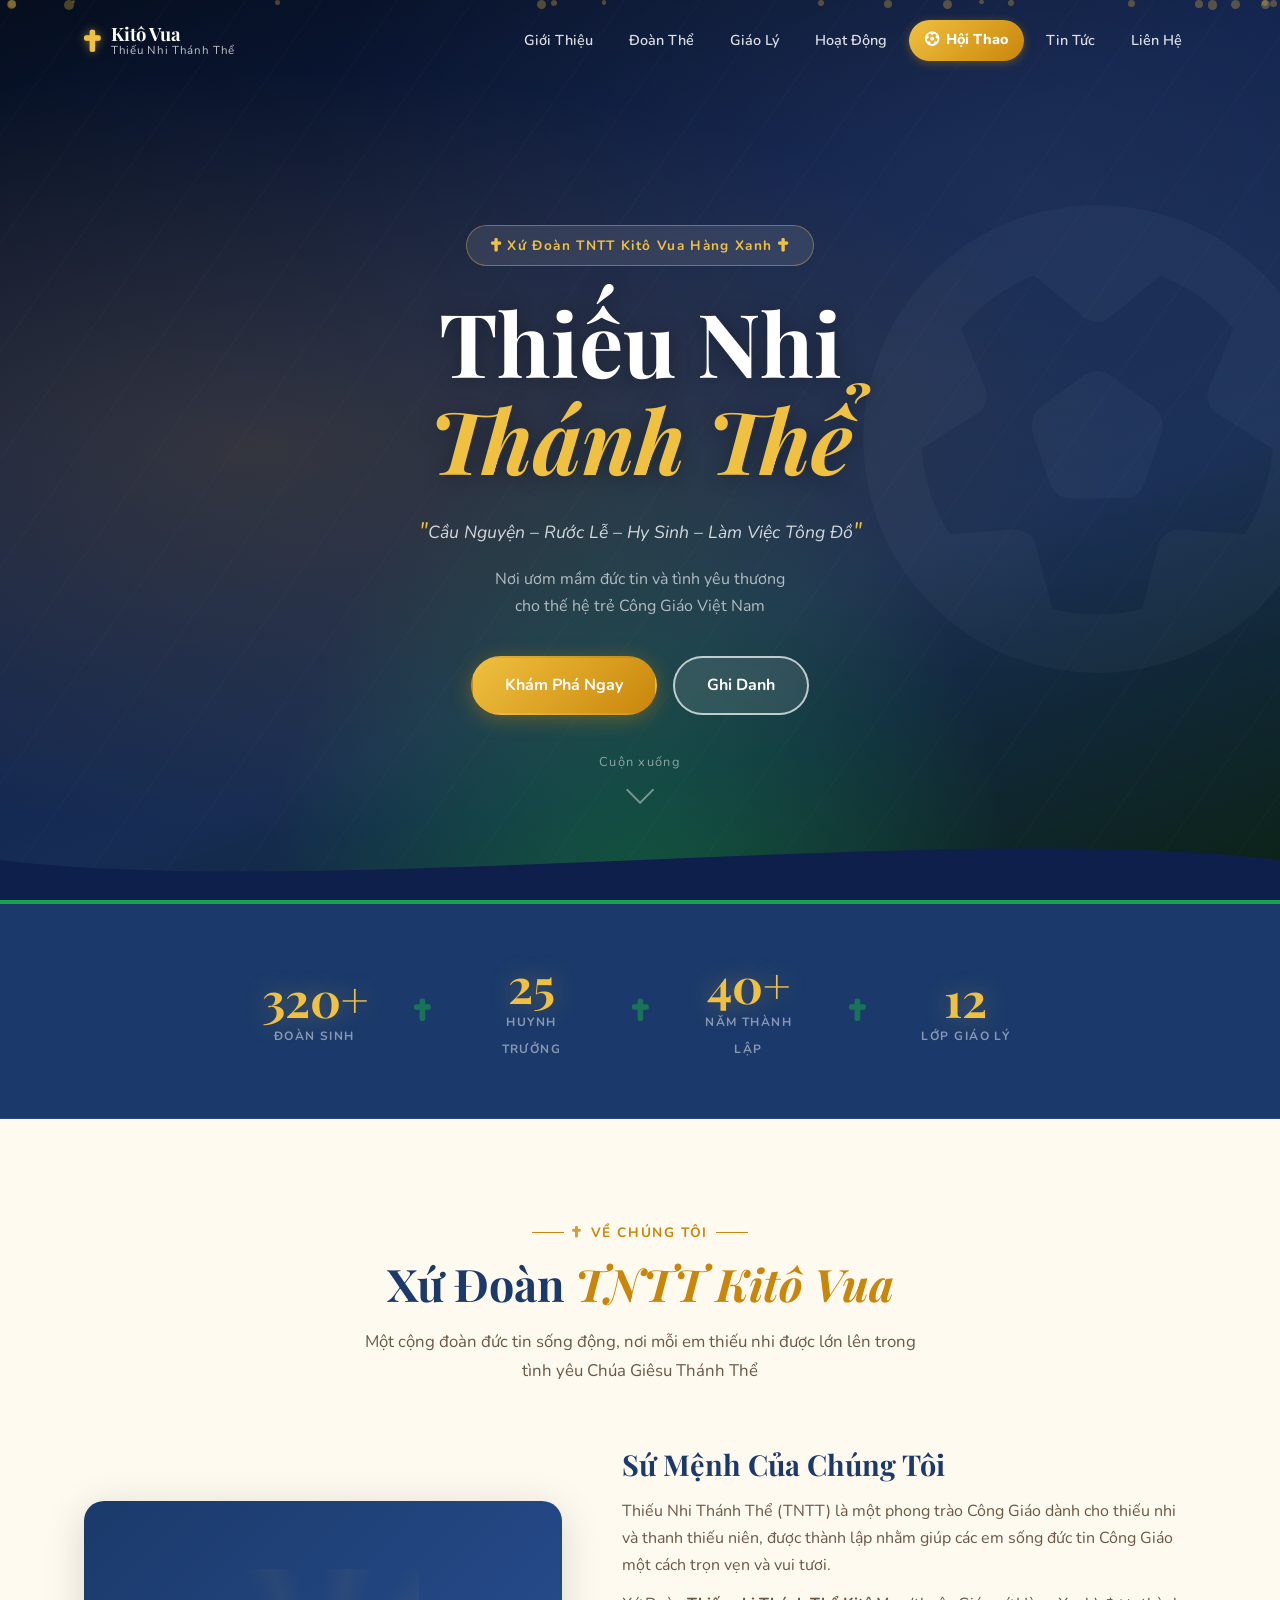
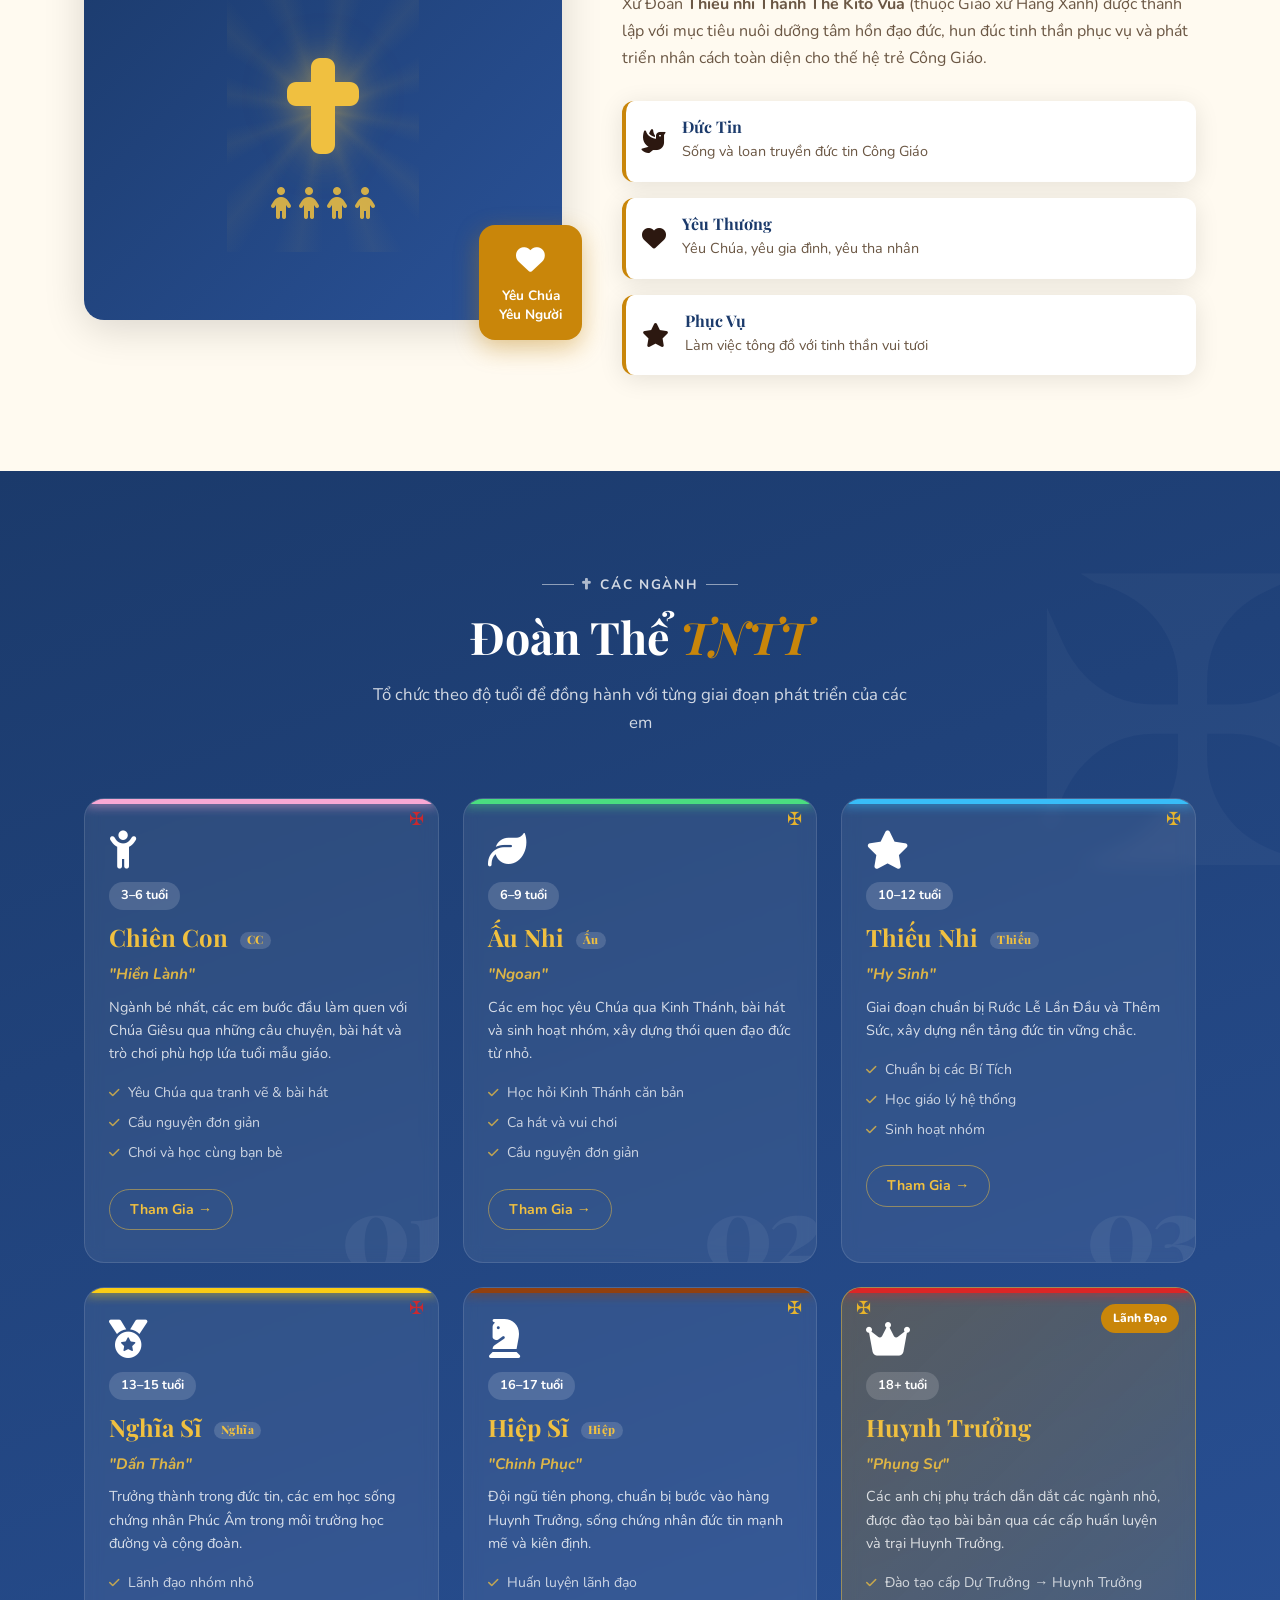
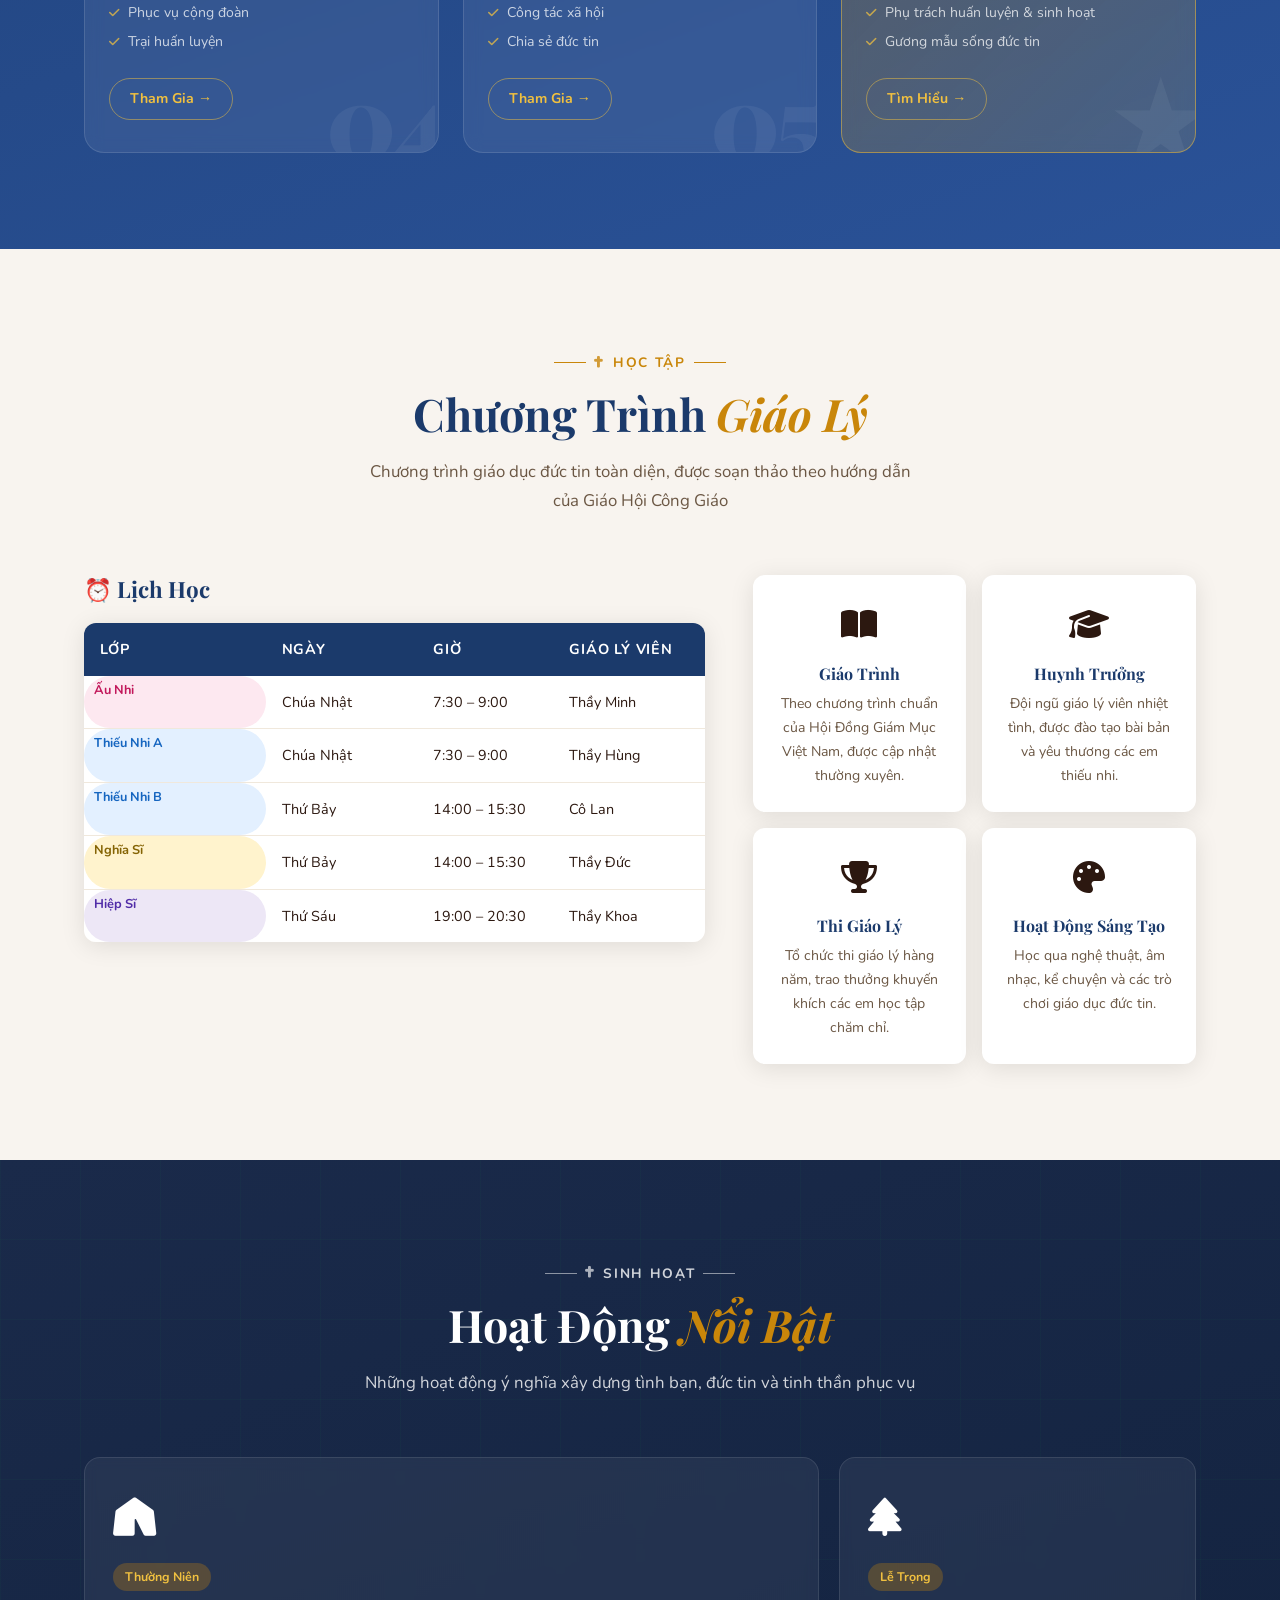
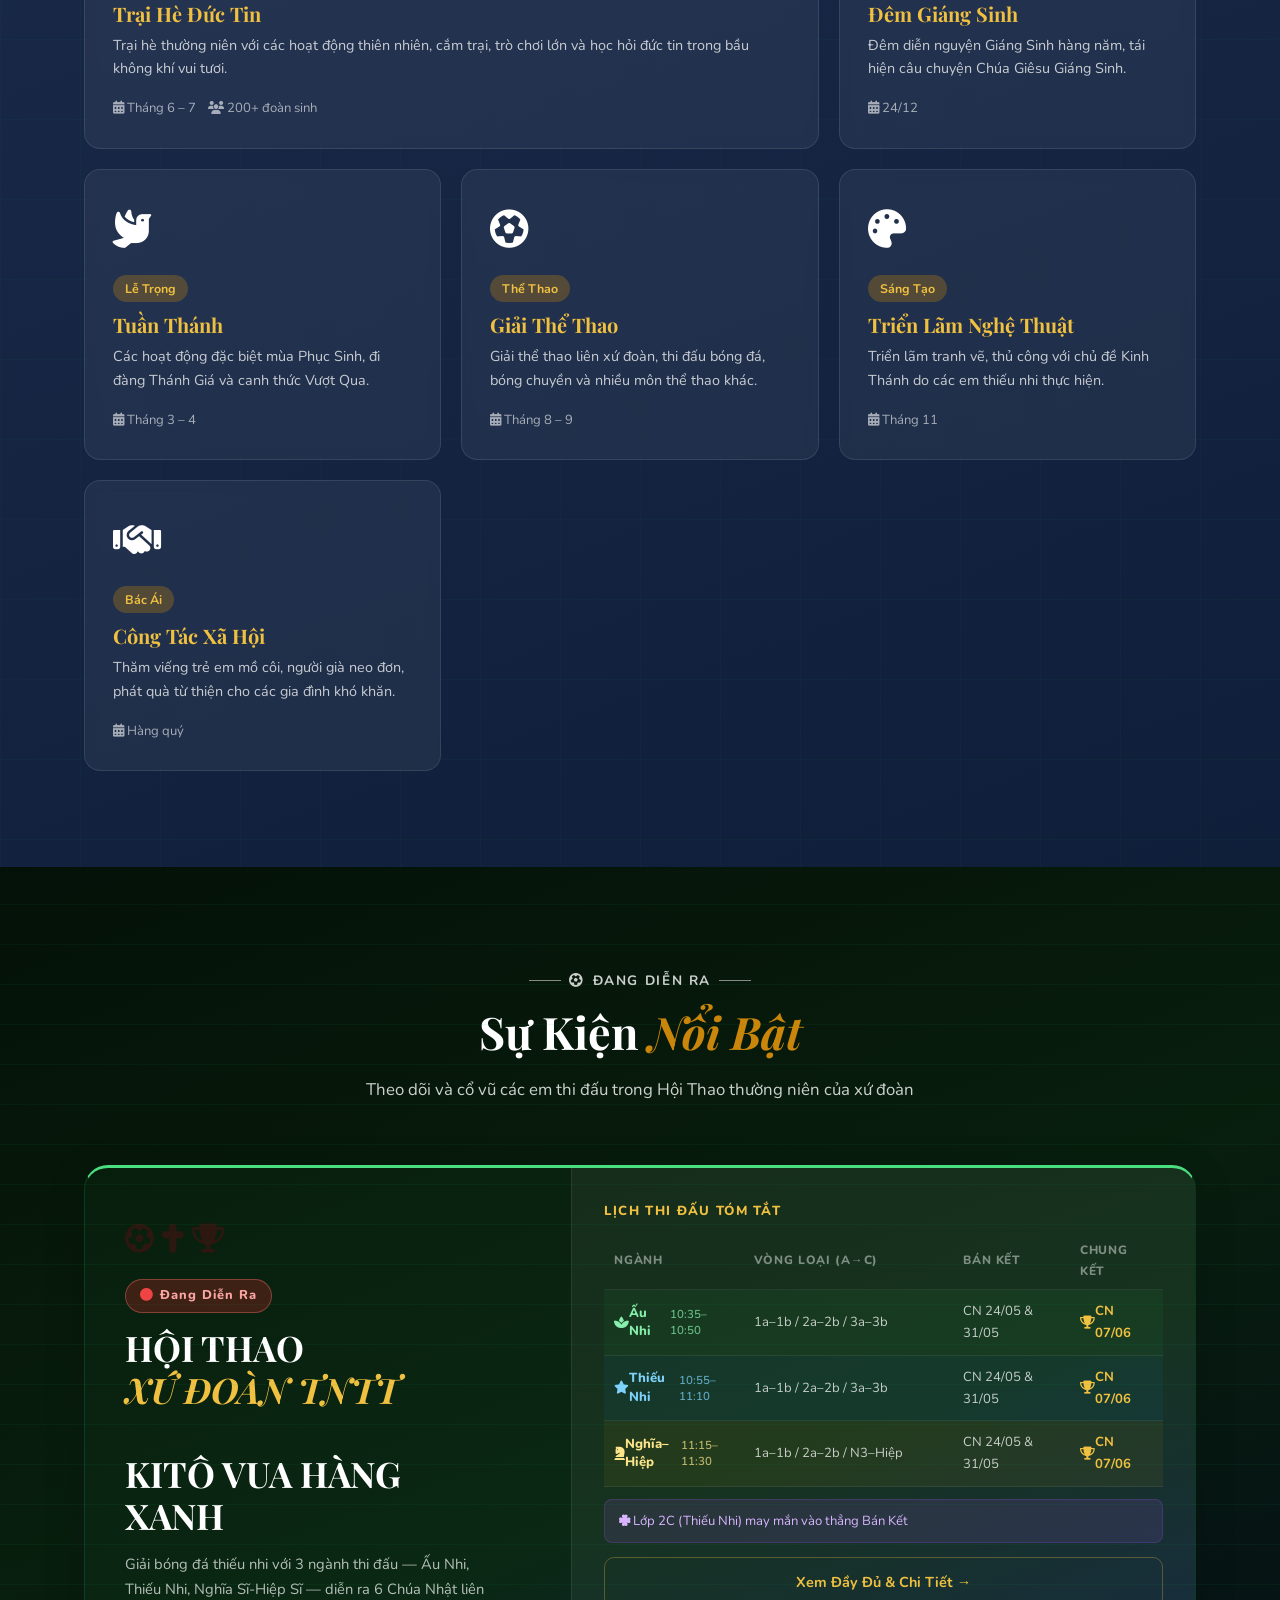
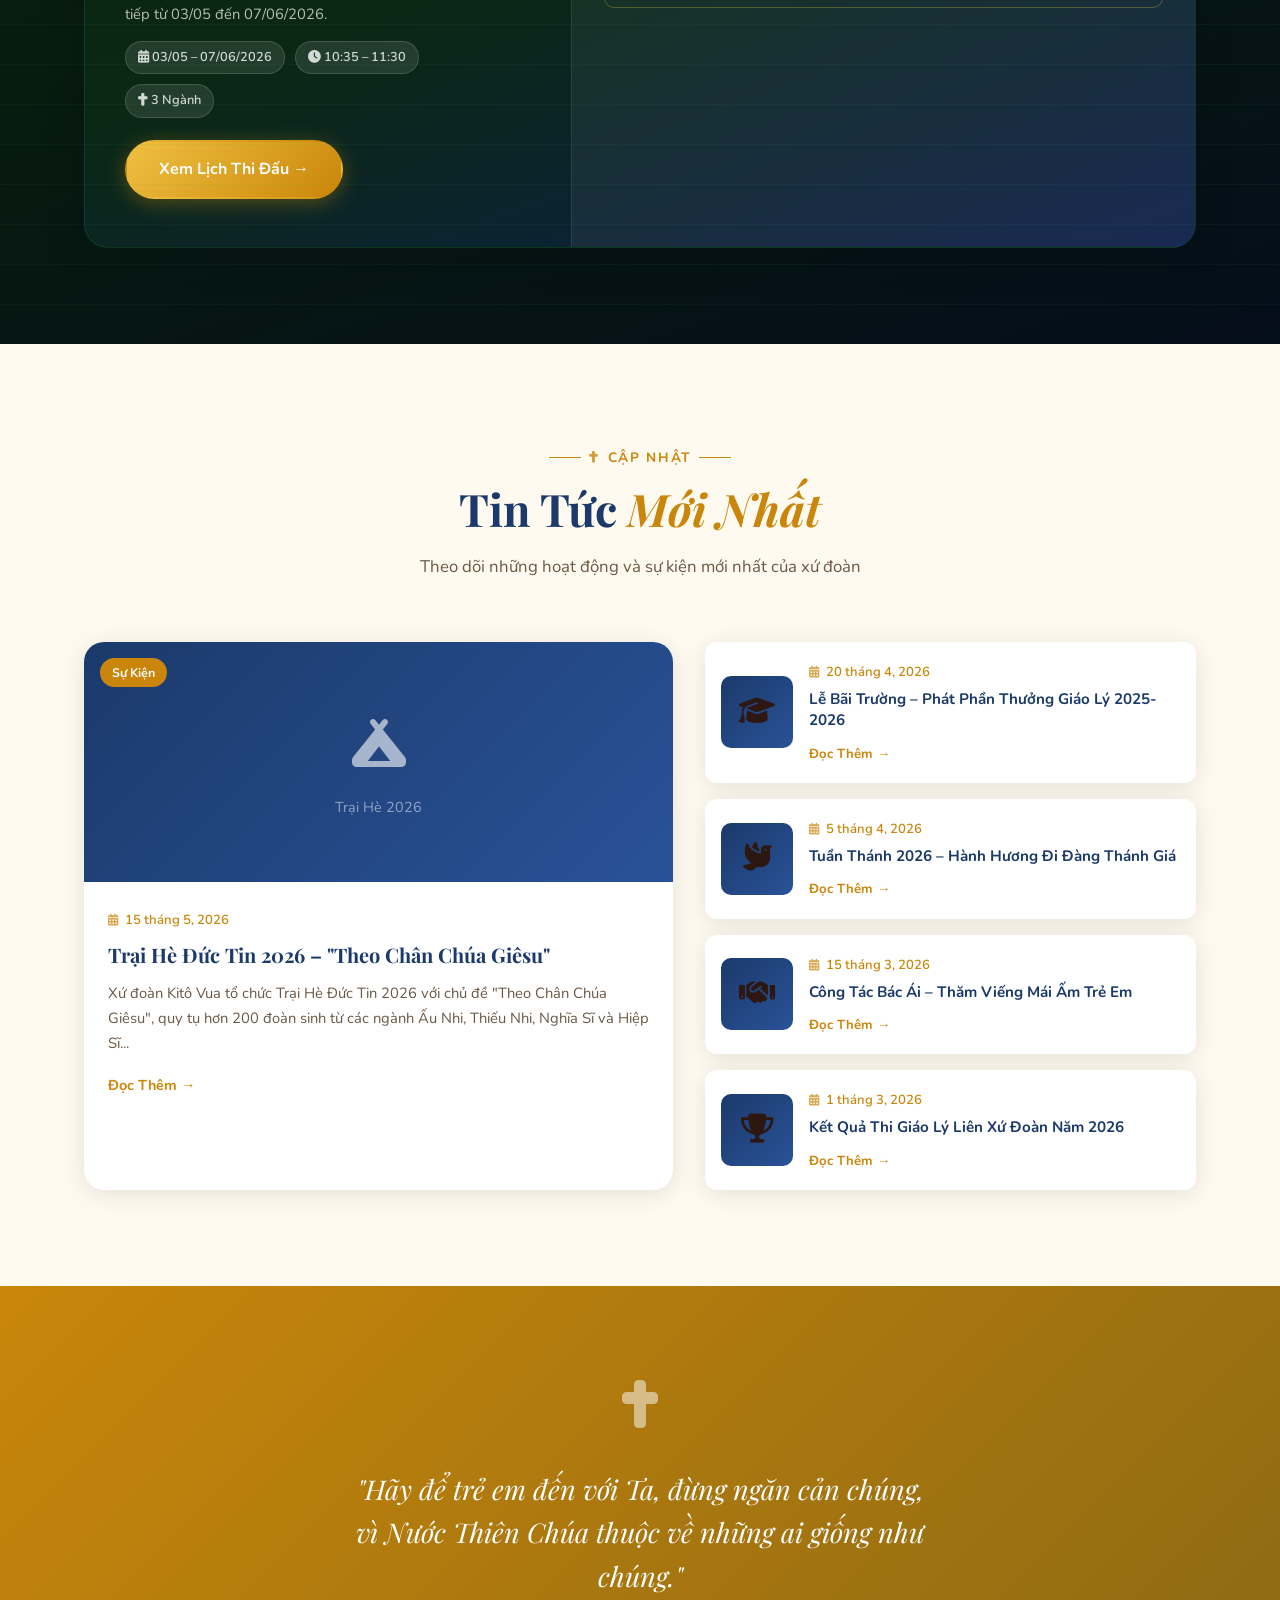
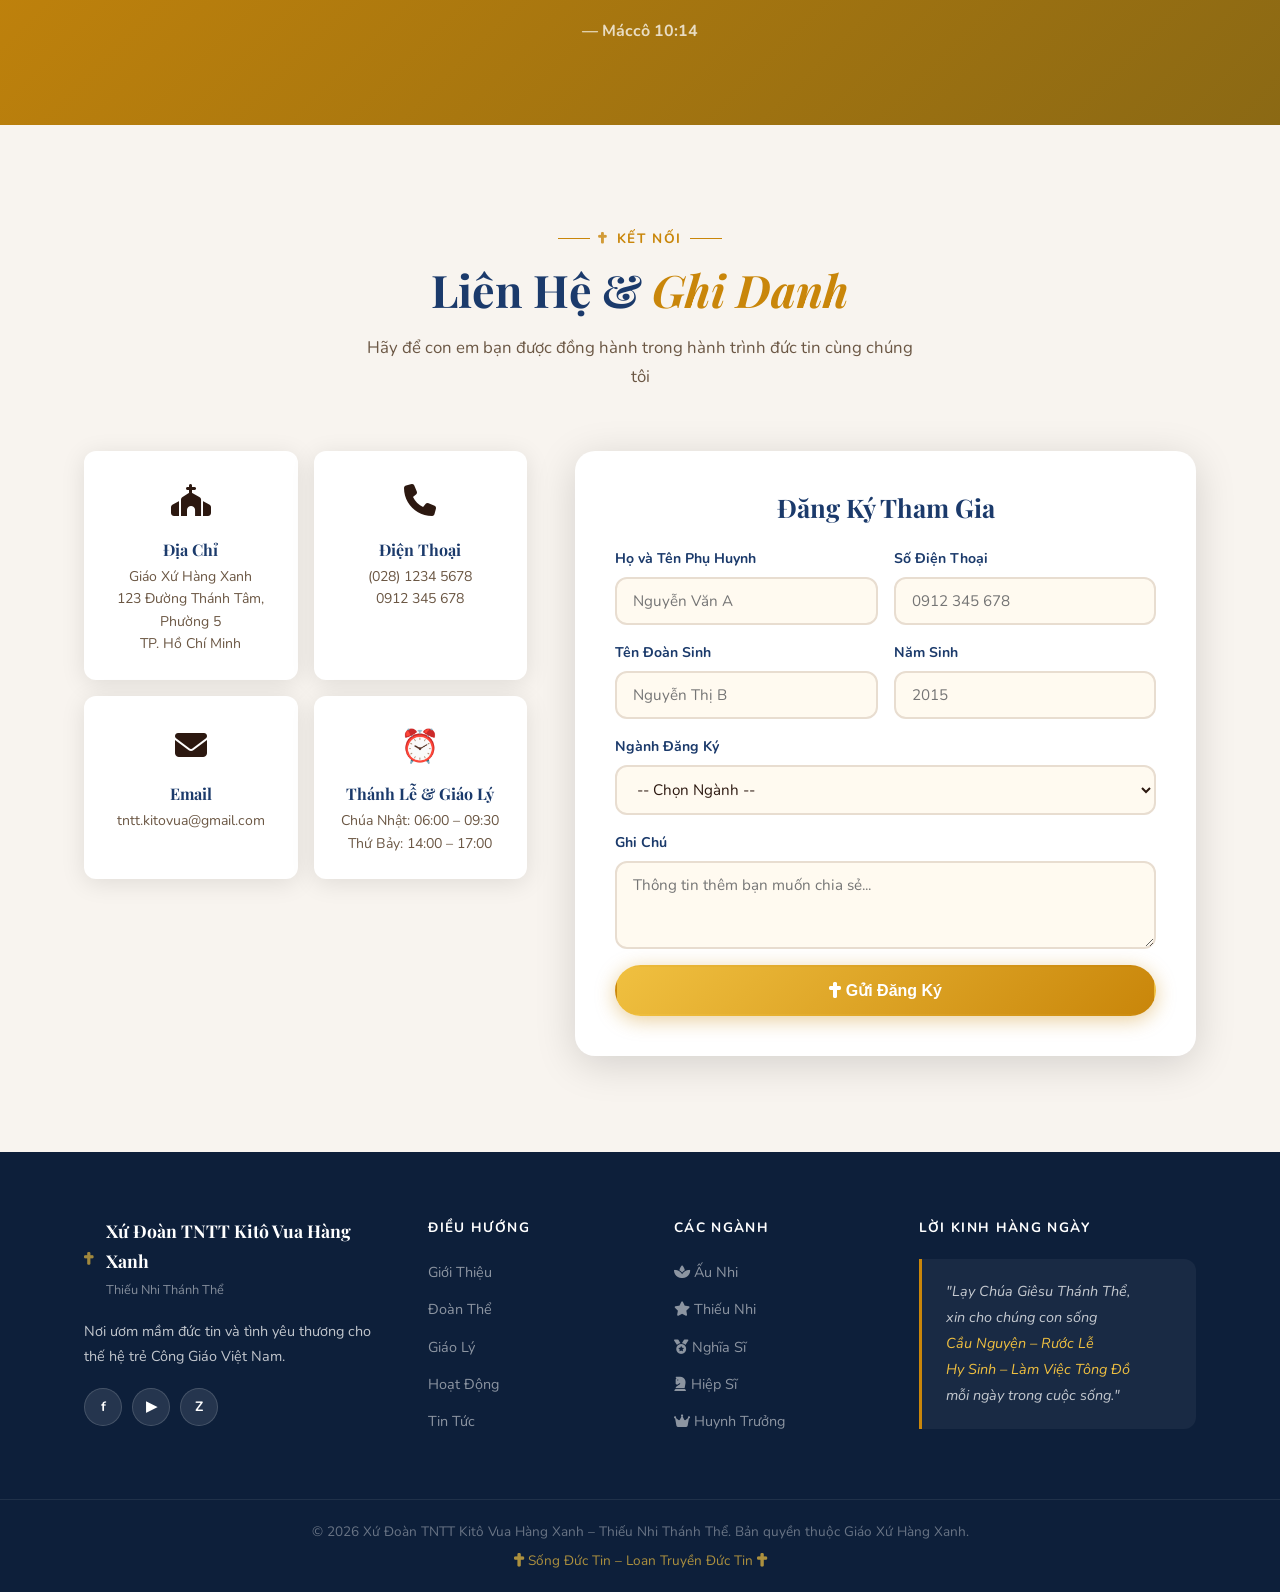
==== commit 31263c29: "Football-themed landing page redesign + ✠ cross character Visual redesign đậm chất bóng đá cho toàn " ====
--- a/index.html
+++ b/index.html
@@ -40,6 +40,7 @@
   <!-- ░░ HERO ░░ -->
   <section class="hero" id="home">
     <div class="hero-particles" id="particles"></div>
+    <div class="hero-ball-bg" aria-hidden="true"><i class="fa-solid fa-futbol"></i></div>
     <div class="hero-content">
       <div class="hero-badge"><i class="fa-solid fa-cross"></i> Xứ Đoàn TNTT Kitô Vua Hàng Xanh <i class="fa-solid fa-cross"></i></div>
       <h1 class="hero-title">
@@ -63,7 +64,7 @@
     </div>
     <div class="hero-wave">
       <svg viewBox="0 0 1440 80" preserveAspectRatio="none">
-        <path d="M0,40 C360,80 1080,0 1440,40 L1440,80 L0,80 Z" fill="#fffaf0"/>
+        <path d="M0,40 C360,80 1080,0 1440,40 L1440,80 L0,80 Z" fill="#0d1f4a"/>
       </svg>
     </div>
   </section>
@@ -170,7 +171,7 @@
 
         <div class="doanthe-card" style="--sc:#f9a8d4;--cc:#dc2626">
           <div class="card-scarf-bar"></div>
-          <div class="card-cross"></div>
+          <span class="card-cross" aria-hidden="true">✠</span>
           <div class="card-icon"><i class="fa-solid fa-child-reaching"></i></div>
           <div class="card-ribbon">3–6 tuổi</div>
           <h3>Chiên Con <span class="nganh-abbr">CC</span></h3>
@@ -182,11 +183,12 @@
             <li><i class="fa-solid fa-check"></i> Chơi và học cùng bạn bè</li>
           </ul>
           <a href="#lienhe" class="card-btn">Tham Gia →</a>
+          <span class="card-jersey-num" aria-hidden="true">01</span>
         </div>
 
         <div class="doanthe-card" style="--sc:#4ade80;--cc:#fbbf24">
           <div class="card-scarf-bar"></div>
-          <div class="card-cross"></div>
+          <span class="card-cross" aria-hidden="true">✠</span>
           <div class="card-icon"><i class="fa-solid fa-leaf"></i></div>
           <div class="card-ribbon">6–9 tuổi</div>
           <h3>Ấu Nhi <span class="nganh-abbr">Ấu</span></h3>
@@ -198,11 +200,12 @@
             <li><i class="fa-solid fa-check"></i> Cầu nguyện đơn giản</li>
           </ul>
           <a href="#lienhe" class="card-btn">Tham Gia →</a>
+          <span class="card-jersey-num" aria-hidden="true">02</span>
         </div>
 
         <div class="doanthe-card" style="--sc:#38bdf8;--cc:#fbbf24">
           <div class="card-scarf-bar"></div>
-          <div class="card-cross"></div>
+          <span class="card-cross" aria-hidden="true">✠</span>
           <div class="card-icon"><i class="fa-solid fa-star"></i></div>
           <div class="card-ribbon">10–12 tuổi</div>
           <h3>Thiếu Nhi <span class="nganh-abbr">Thiếu</span></h3>
@@ -214,11 +217,12 @@
             <li><i class="fa-solid fa-check"></i> Sinh hoạt nhóm</li>
           </ul>
           <a href="#lienhe" class="card-btn">Tham Gia →</a>
+          <span class="card-jersey-num" aria-hidden="true">03</span>
         </div>
 
         <div class="doanthe-card" style="--sc:#facc15;--cc:#dc2626">
           <div class="card-scarf-bar"></div>
-          <div class="card-cross"></div>
+          <span class="card-cross" aria-hidden="true">✠</span>
           <div class="card-icon"><i class="fa-solid fa-medal"></i></div>
           <div class="card-ribbon">13–15 tuổi</div>
           <h3>Nghĩa Sĩ <span class="nganh-abbr">Nghĩa</span></h3>
@@ -230,11 +234,12 @@
             <li><i class="fa-solid fa-check"></i> Trại huấn luyện</li>
           </ul>
           <a href="#lienhe" class="card-btn">Tham Gia →</a>
+          <span class="card-jersey-num" aria-hidden="true">04</span>
         </div>
 
         <div class="doanthe-card" style="--sc:#92400e;--cc:#fbbf24">
           <div class="card-scarf-bar"></div>
-          <div class="card-cross"></div>
+          <span class="card-cross" aria-hidden="true">✠</span>
           <div class="card-icon"><i class="fa-solid fa-chess-knight"></i></div>
           <div class="card-ribbon">16–17 tuổi</div>
           <h3>Hiệp Sĩ <span class="nganh-abbr">Hiệp</span></h3>
@@ -246,11 +251,12 @@
             <li><i class="fa-solid fa-check"></i> Chia sẻ đức tin</li>
           </ul>
           <a href="#lienhe" class="card-btn">Tham Gia →</a>
+          <span class="card-jersey-num" aria-hidden="true">05</span>
         </div>
 
         <div class="doanthe-card featured" style="--sc:#dc2626;--cc:#fbbf24">
           <div class="card-scarf-bar"></div>
-          <div class="card-cross card-cross-left"></div>
+          <span class="card-cross card-cross-left" aria-hidden="true">✠</span>
           <div class="card-icon"><i class="fa-solid fa-crown"></i></div>
           <div class="card-ribbon">18+ tuổi</div>
           <div class="featured-tag">Lãnh Đạo</div>
@@ -263,6 +269,7 @@
             <li><i class="fa-solid fa-check"></i> Gương mẫu sống đức tin</li>
           </ul>
           <a href="#lienhe" class="card-btn">Tìm Hiểu →</a>
+          <span class="card-jersey-num" aria-hidden="true">★</span>
         </div>
 
       </div>
@@ -428,7 +435,7 @@
   <!-- ░░ SỰ KIỆN NỔI BẬT ░░ -->
   <section class="section sukien" id="sukien">
     <div class="container">
-      <div class="section-header">
+      <div class="section-header light">
         <span class="section-tag"><i class="fa-solid fa-futbol"></i> Đang Diễn Ra</span>
         <h2>Sự Kiện <em>Nổi Bật</em></h2>
         <p class="section-desc">Theo dõi và cổ vũ các em thi đấu trong Hội Thao thường niên của xứ đoàn</p>
--- a/style.css
+++ b/style.css
@@ -63,6 +63,10 @@
   --shadow:     0 4px 24px rgba(0,0,0,.10);
   --shadow-lg:  0 8px 40px rgba(0,0,0,.15);
   --transition: .3s ease;
+  --grass:      #16a34a;
+  --grass-light:#4ade80;
+  --grass-dark: #0d5c26;
+  --field-dark: #040d18;
 }
 
 html { scroll-behavior: smooth; }
@@ -246,7 +250,7 @@
   justify-content: center;
   text-align: center;
   overflow: hidden;
-  background: linear-gradient(160deg, #0d1f4a 0%, #1b3a6b 40%, #2a5298 70%, #1e3c72 100%);
+  background: linear-gradient(160deg, #060e1e 0%, #0d1f4a 35%, #162c54 65%, #0b2214 100%);
 }
 .hero::before {
   content: '';
@@ -254,7 +258,35 @@
   inset: 0;
   background:
     radial-gradient(ellipse at 20% 50%, rgba(201,134,10,.2) 0%, transparent 60%),
-    radial-gradient(ellipse at 80% 20%, rgba(255,255,255,.06) 0%, transparent 50%);
+    radial-gradient(ellipse at 80% 20%, rgba(255,255,255,.06) 0%, transparent 50%),
+    radial-gradient(ellipse at 50% 108%, rgba(22,163,74,.4) 0%, transparent 42%);
+}
+.hero::after {
+  content: '';
+  position: absolute;
+  inset: 0;
+  z-index: 1;
+  background: repeating-linear-gradient(
+    -55deg,
+    transparent 0,
+    transparent 60px,
+    rgba(255,255,255,.013) 60px,
+    rgba(255,255,255,.013) 62px
+  );
+  pointer-events: none;
+}
+
+/* Large soccer ball watermark */
+.hero-ball-bg {
+  position: absolute;
+  right: -4%;
+  top: 50%;
+  transform: translateY(-50%);
+  font-size: clamp(240px, 52vmin, 500px);
+  color: rgba(255,255,255,.028);
+  pointer-events: none;
+  line-height: 1;
+  z-index: 0;
 }
 
 /* Particles */
@@ -330,6 +362,7 @@
   color: rgba(255,255,255,.5);
   font-size: .8rem;
   letter-spacing: .1em;
+  z-index: 2;
 }
 .scroll-arrow {
   width: 20px;
@@ -346,6 +379,7 @@
   position: absolute;
   bottom: 0;
   left: 0; right: 0;
+  z-index: 3;
 }
 .hero-wave svg { display: block; width: 100%; height: 80px; }
 
@@ -353,9 +387,11 @@
    STATS BAR
 =================================================== */
 .stats-bar {
-  background: var(--white);
+  background: var(--navy);
+  border-top: 4px solid var(--grass);
+  border-bottom: 1px solid rgba(255,255,255,.06);
   padding: 40px 0;
-  box-shadow: var(--shadow);
+  box-shadow: 0 4px 28px rgba(0,0,0,.28);
 }
 .stats-container {
   max-width: 900px;
@@ -378,21 +414,23 @@
   font-family: 'Playfair Display', serif;
   font-size: 3rem;
   font-weight: 700;
-  color: var(--navy);
+  color: var(--gold-light);
   line-height: 1;
+  font-variant-numeric: tabular-nums;
+  text-shadow: 0 0 24px rgba(240,192,64,.35);
 }
 .stat-label {
-  font-size: .85rem;
+  font-size: .75rem;
   font-weight: 700;
   text-transform: uppercase;
-  letter-spacing: .08em;
-  color: var(--text-muted);
-  margin-top: 4px;
+  letter-spacing: .12em;
+  color: rgba(255,255,255,.48);
+  margin-top: 6px;
 }
 .stat-divider {
-  font-size: 1.5rem;
-  color: var(--gold);
-  opacity: .4;
+  font-size: 1.4rem;
+  color: var(--grass);
+  opacity: .55;
 }
 
 /* ===================================================
@@ -517,7 +555,7 @@
   overflow: hidden;
 }
 .doanthe::before {
-  content: '✝';
+  content: '✠';
   position: absolute;
   font-size: 400px;
   color: rgba(255,255,255,.03);
@@ -622,36 +660,21 @@
   box-shadow: 0 0 12px var(--sc, transparent);
 }
 
-/* ── CSS Maltese-style cross (top-right corner) ── */
+/* ── Thánh Giá ✠ (top-right corner, coloured via --cc var) ── */
 .card-cross {
   position: absolute;
-  top: 14px;
-  right: 16px;
-  width: 20px;
-  height: 20px;
+  top: 12px;
+  right: 14px;
+  font-size: 1.1rem;
+  color: var(--cc, #fbbf24);
+  font-family: 'Segoe UI Symbol', 'Apple Symbols', 'Noto Sans Symbols', serif;
+  line-height: 1;
+  user-select: none;
+  opacity: .9;
 }
 .card-cross-left {
   right: auto;
-  left: 16px;
-}
-.card-cross::before,
-.card-cross::after {
-  content: '';
-  position: absolute;
-  background: var(--cc, #fbbf24);
-  border-radius: 2px;
-}
-.card-cross::before {   /* horizontal bar */
-  width: 100%;
-  height: 36%;
-  top: 32%;
-  left: 0;
-}
-.card-cross::after {    /* vertical bar */
-  width: 36%;
-  height: 100%;
-  top: 0;
-  left: 32%;
+  left: 14px;
 }
 
 .nganh-abbr {
@@ -675,6 +698,21 @@
   opacity: .9;
 }
 
+/* ── Jersey number watermark on card ── */
+.card-jersey-num {
+  position: absolute;
+  bottom: -18px;
+  right: -6px;
+  font-size: 6.5rem;
+  font-weight: 900;
+  font-family: 'Playfair Display', serif;
+  color: rgba(255,255,255,.055);
+  line-height: 1;
+  pointer-events: none;
+  user-select: none;
+  letter-spacing: -.04em;
+}
+
 /* ===================================================
    GIÁO LÝ
 =================================================== */
@@ -753,6 +791,17 @@
 =================================================== */
 .hoatdong {
   background: linear-gradient(160deg, #1a2a4a 0%, #0f1f3a 100%);
+  position: relative;
+}
+.hoatdong::after {
+  content: '';
+  position: absolute;
+  inset: 0;
+  background:
+    linear-gradient(0deg, rgba(22,163,74,.045) 1px, transparent 1px),
+    linear-gradient(90deg, rgba(22,163,74,.045) 1px, transparent 1px);
+  background-size: 80px 80px;
+  pointer-events: none;
 }
 .hoatdong-grid {
   display: grid;
@@ -771,6 +820,8 @@
   backdrop-filter: blur(6px);
   display: flex;
   flex-direction: column;
+  position: relative;
+  z-index: 1;
 }
 .hd-card:hover {
   background: rgba(255,255,255,.11);
@@ -1160,17 +1211,43 @@
 /* ===================================================
    SỰ KIỆN NỔI BẬT
 =================================================== */
-.sukien { background: var(--bg); }
+.sukien {
+  background: linear-gradient(160deg, #041108 0%, #081e0d 45%, #040d1a 100%);
+  position: relative;
+}
+.sukien::before {
+  content: '';
+  position: absolute;
+  inset: 0;
+  background: repeating-linear-gradient(
+    0deg,
+    transparent 0,
+    transparent 39px,
+    rgba(22,163,74,.07) 39px,
+    rgba(22,163,74,.07) 40px
+  );
+  pointer-events: none;
+}
+.sukien .section-tag {
+  color: var(--grass-light);
+}
+.sukien .section-tag::before, .sukien .section-tag::after {
+  background: var(--grass-light);
+}
+.sukien .section-header h2 { color: var(--white); }
+.sukien .section-desc { color: rgba(255,255,255,.75); }
 
 .sukien-banner {
   display: grid;
   grid-template-columns: 1fr 1.4fr;
   gap: 40px;
   align-items: stretch;
-  background: linear-gradient(160deg, var(--navy) 0%, #1e3c72 100%);
+  background: linear-gradient(160deg, #081e0d 0%, #0a2813 50%, #0d1f4a 100%);
   border-radius: 24px;
   overflow: hidden;
   box-shadow: var(--shadow-lg);
+  border: 1px solid rgba(22,163,74,.18);
+  border-top: 3px solid var(--grass-light);
 }
 
 .sk-left {
@@ -1369,7 +1446,7 @@
 
   .doanthe-grid { grid-template-columns: 1fr; }
   .doanthe-card { padding: 24px 18px; }
-  .card-cross { width: 16px; height: 16px; top: 12px; right: 12px; }
+  .card-cross { font-size: .95rem; top: 10px; right: 10px; }
   .nganh-motto { font-size: .88rem; }
 
   .contact-info { grid-template-columns: 1fr; }
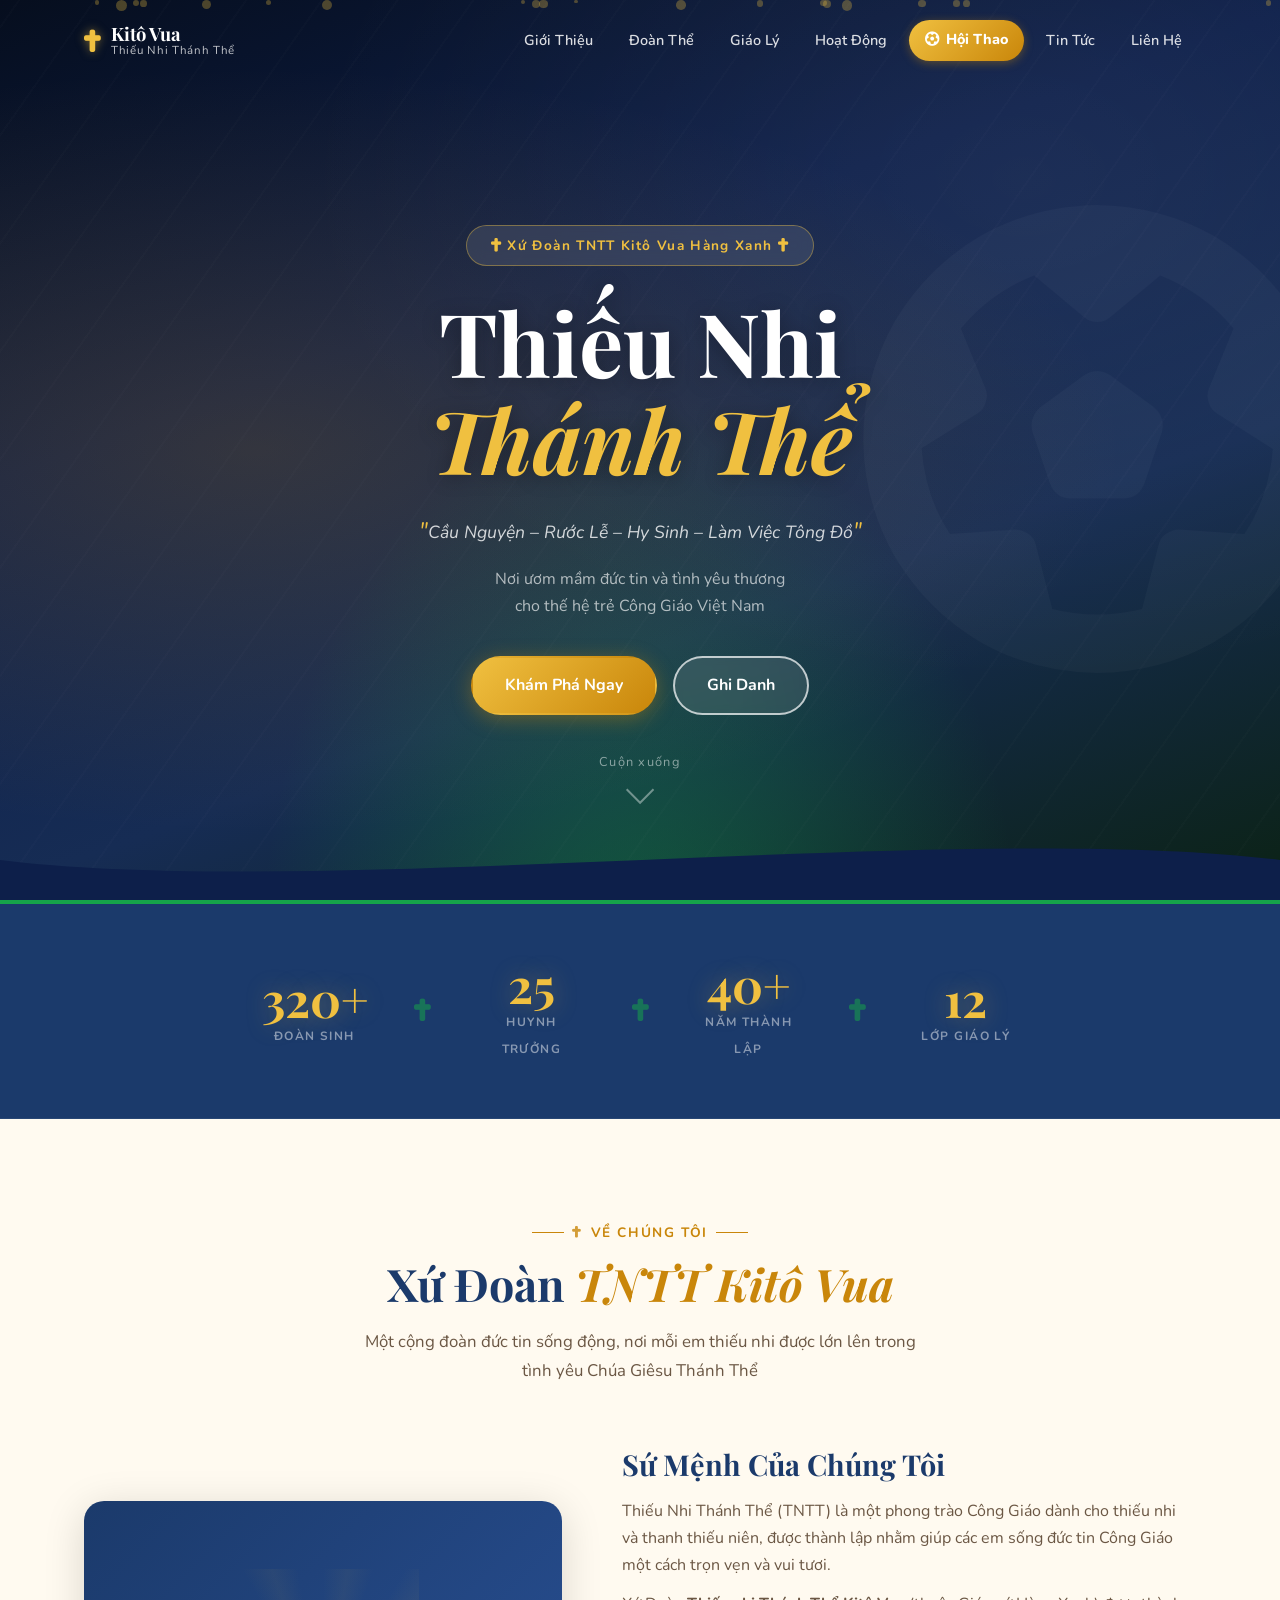
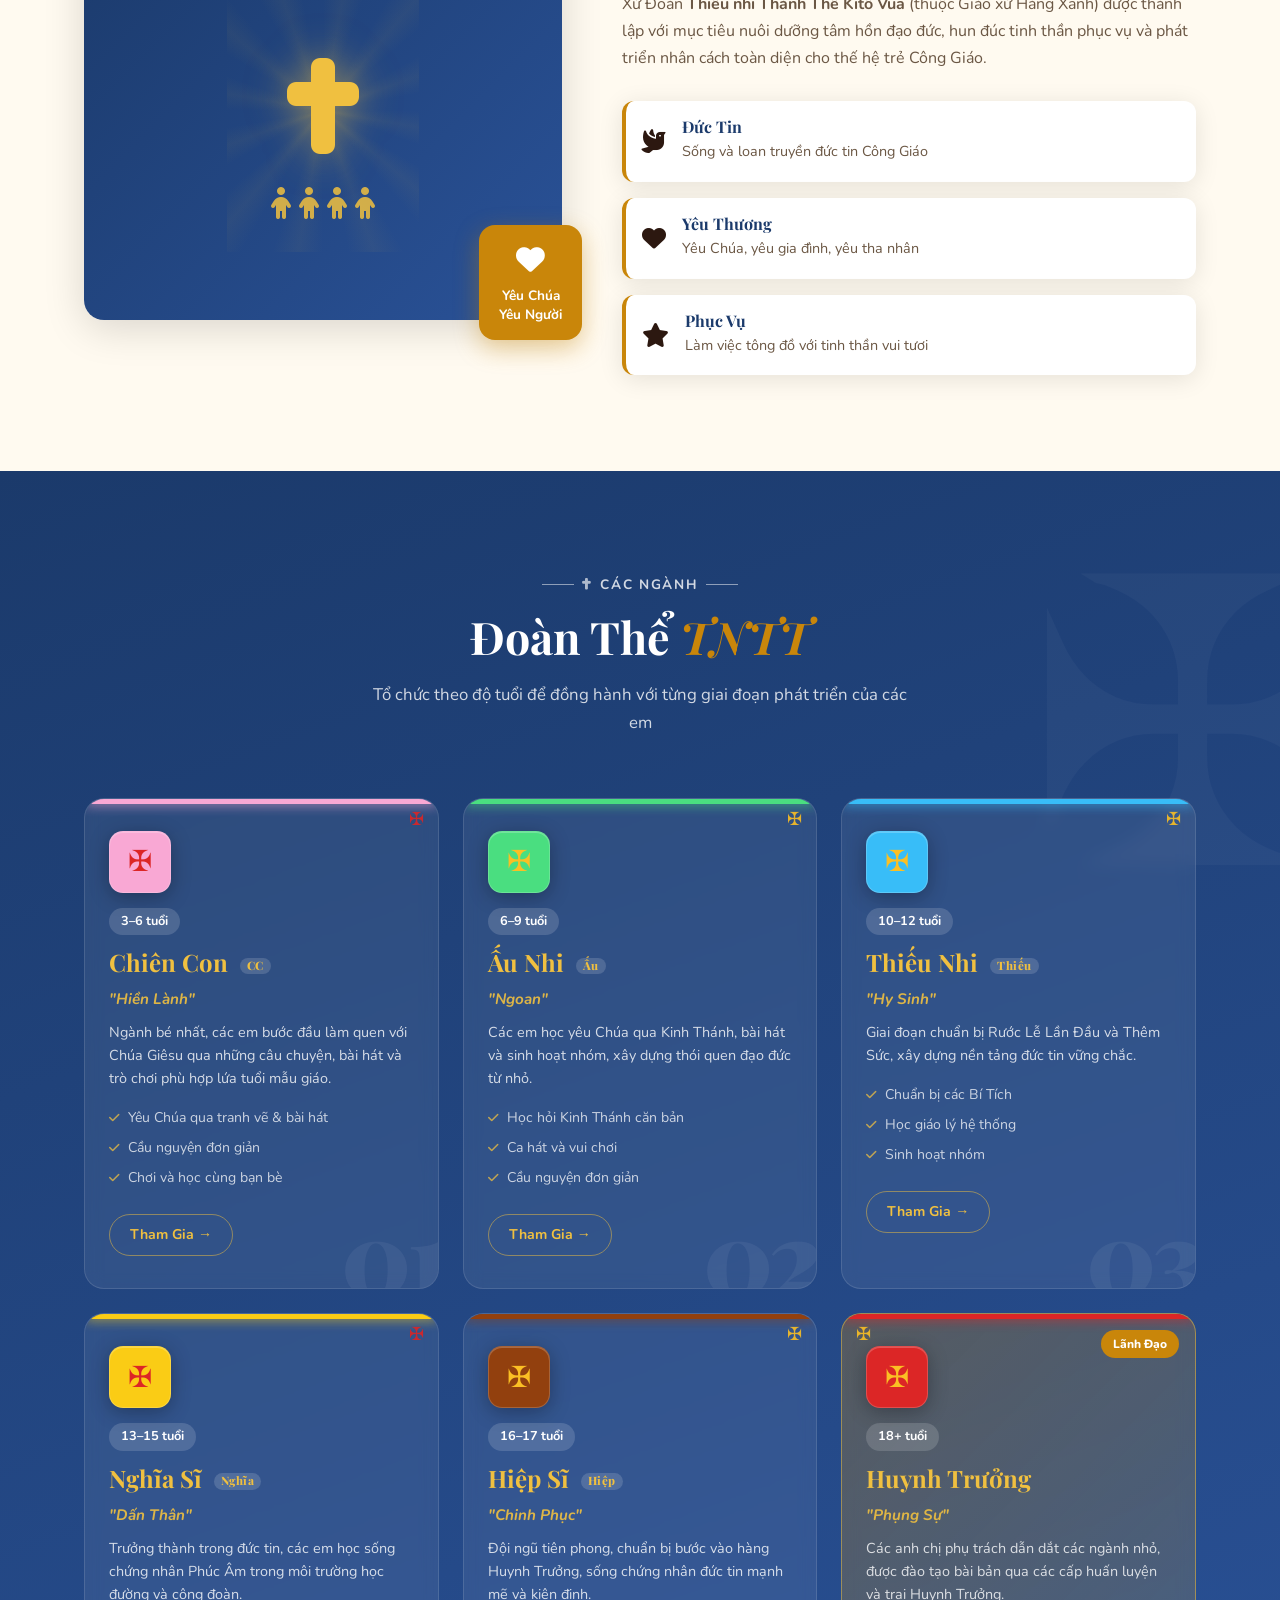
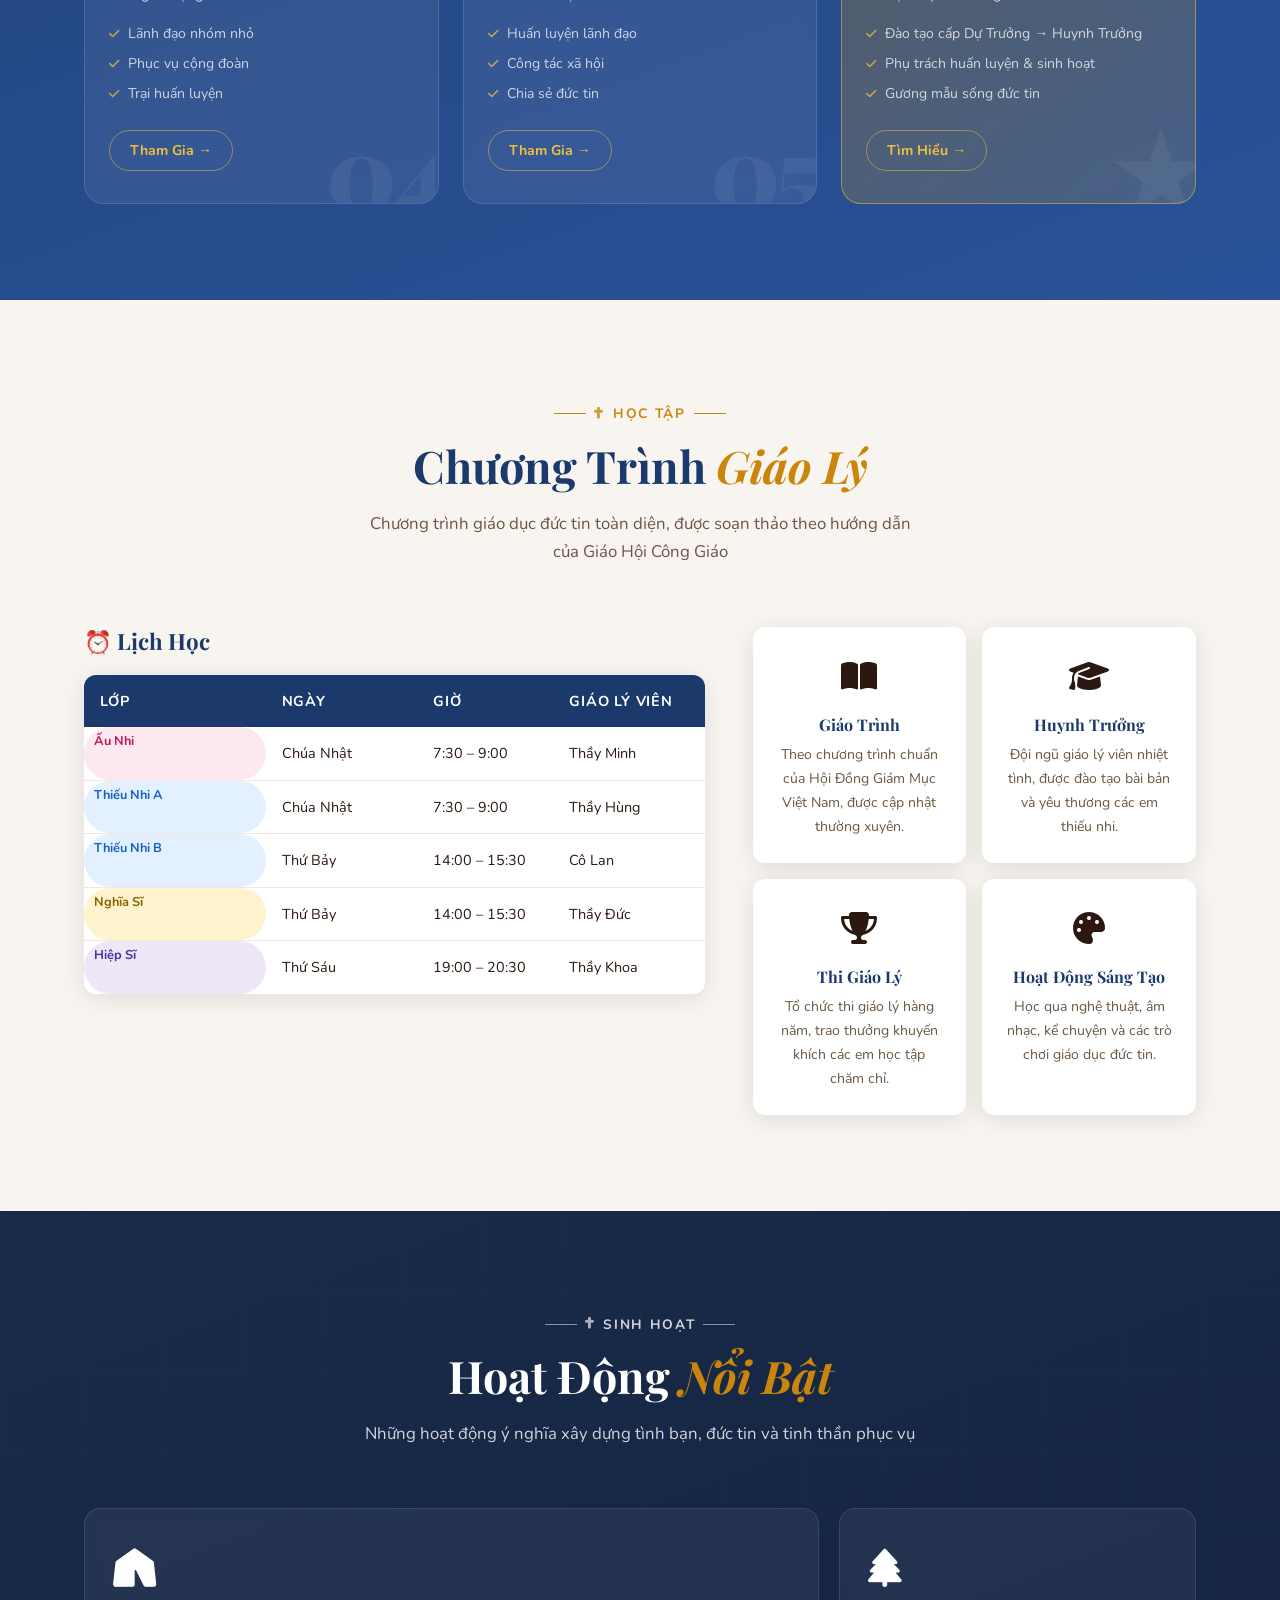
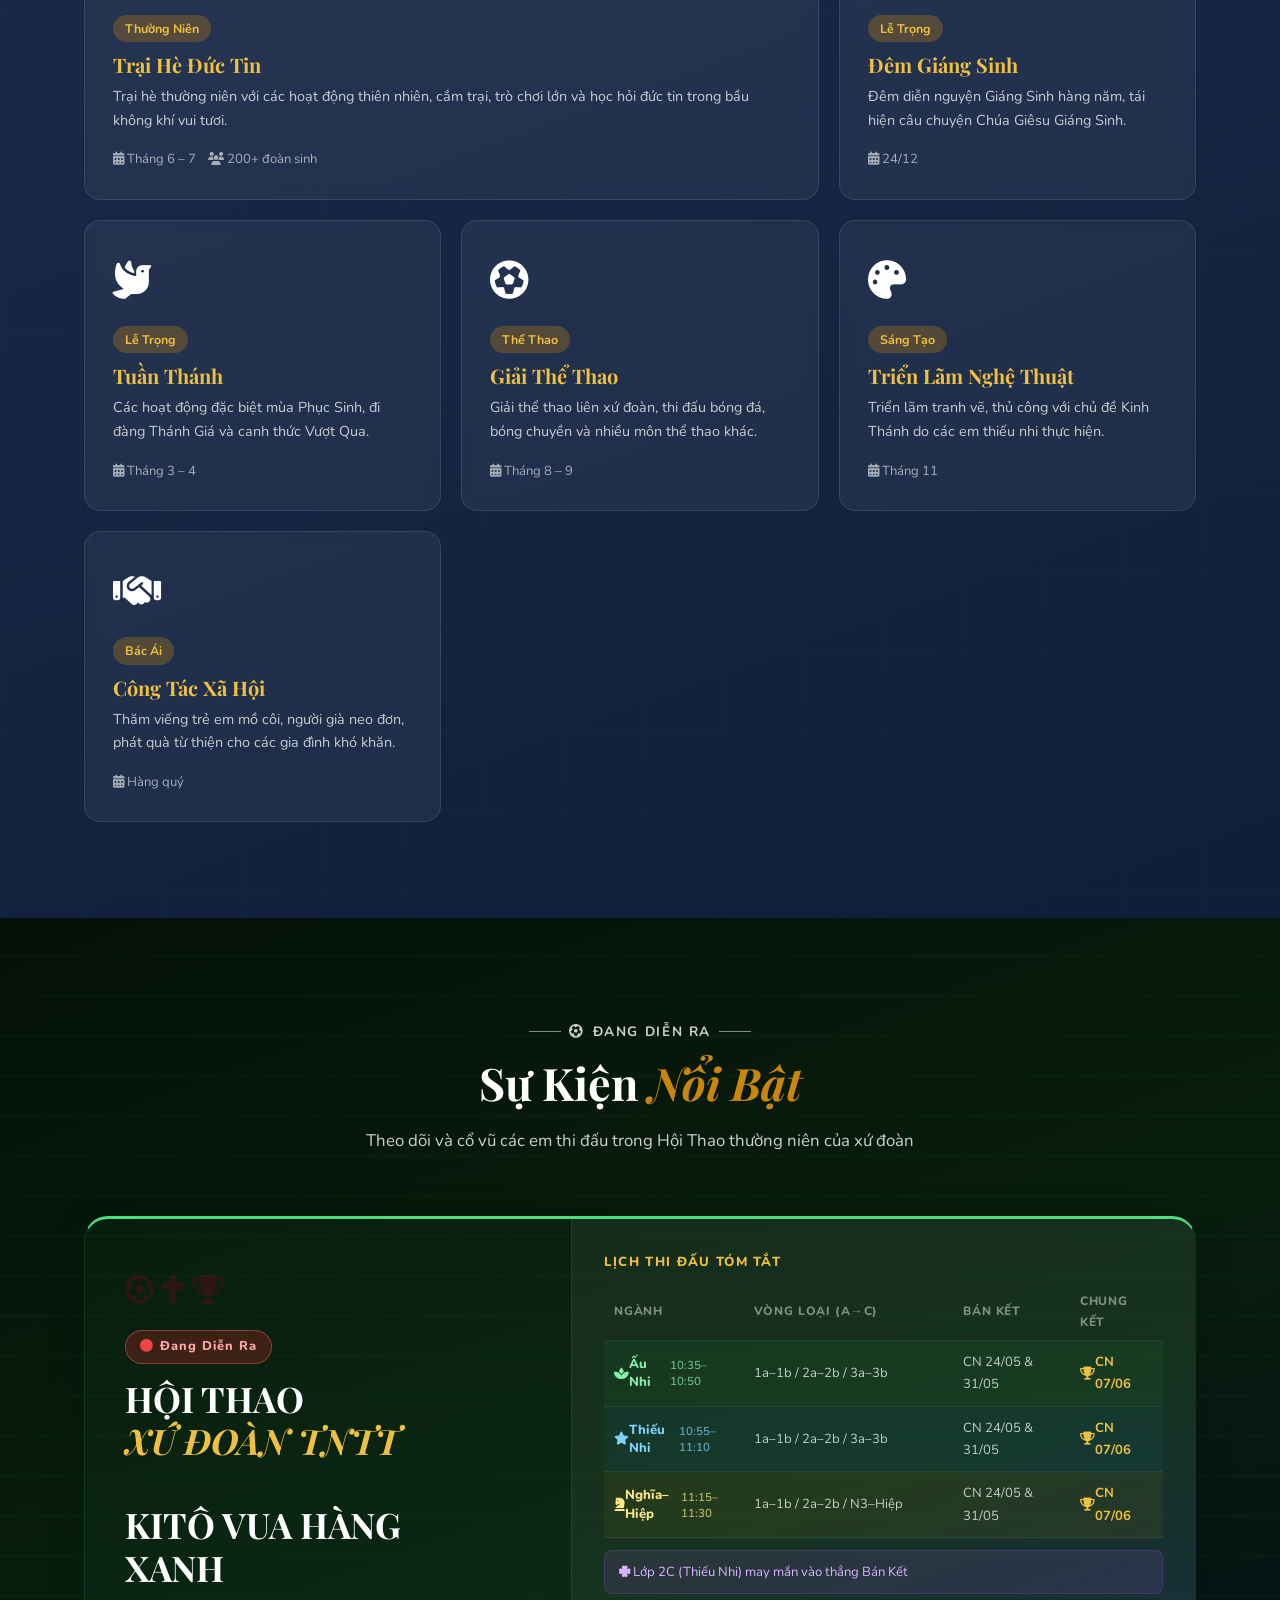
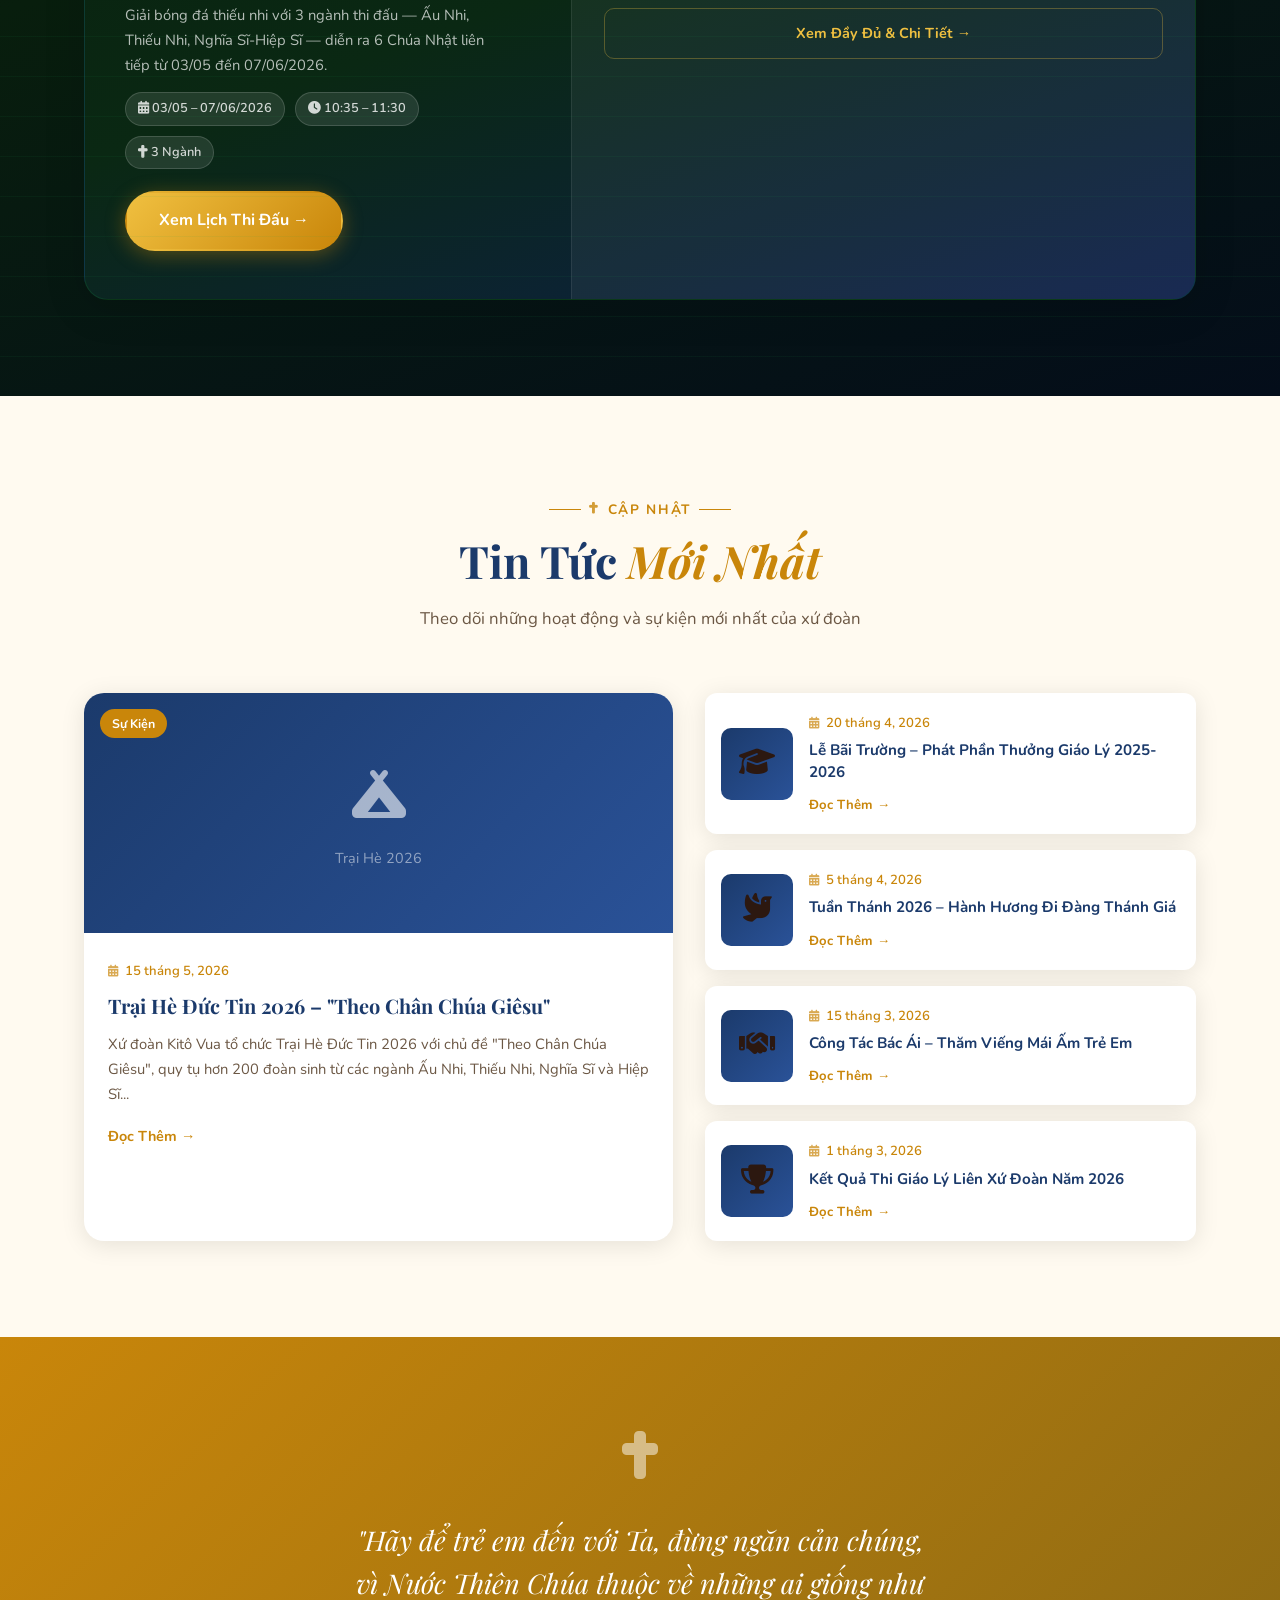
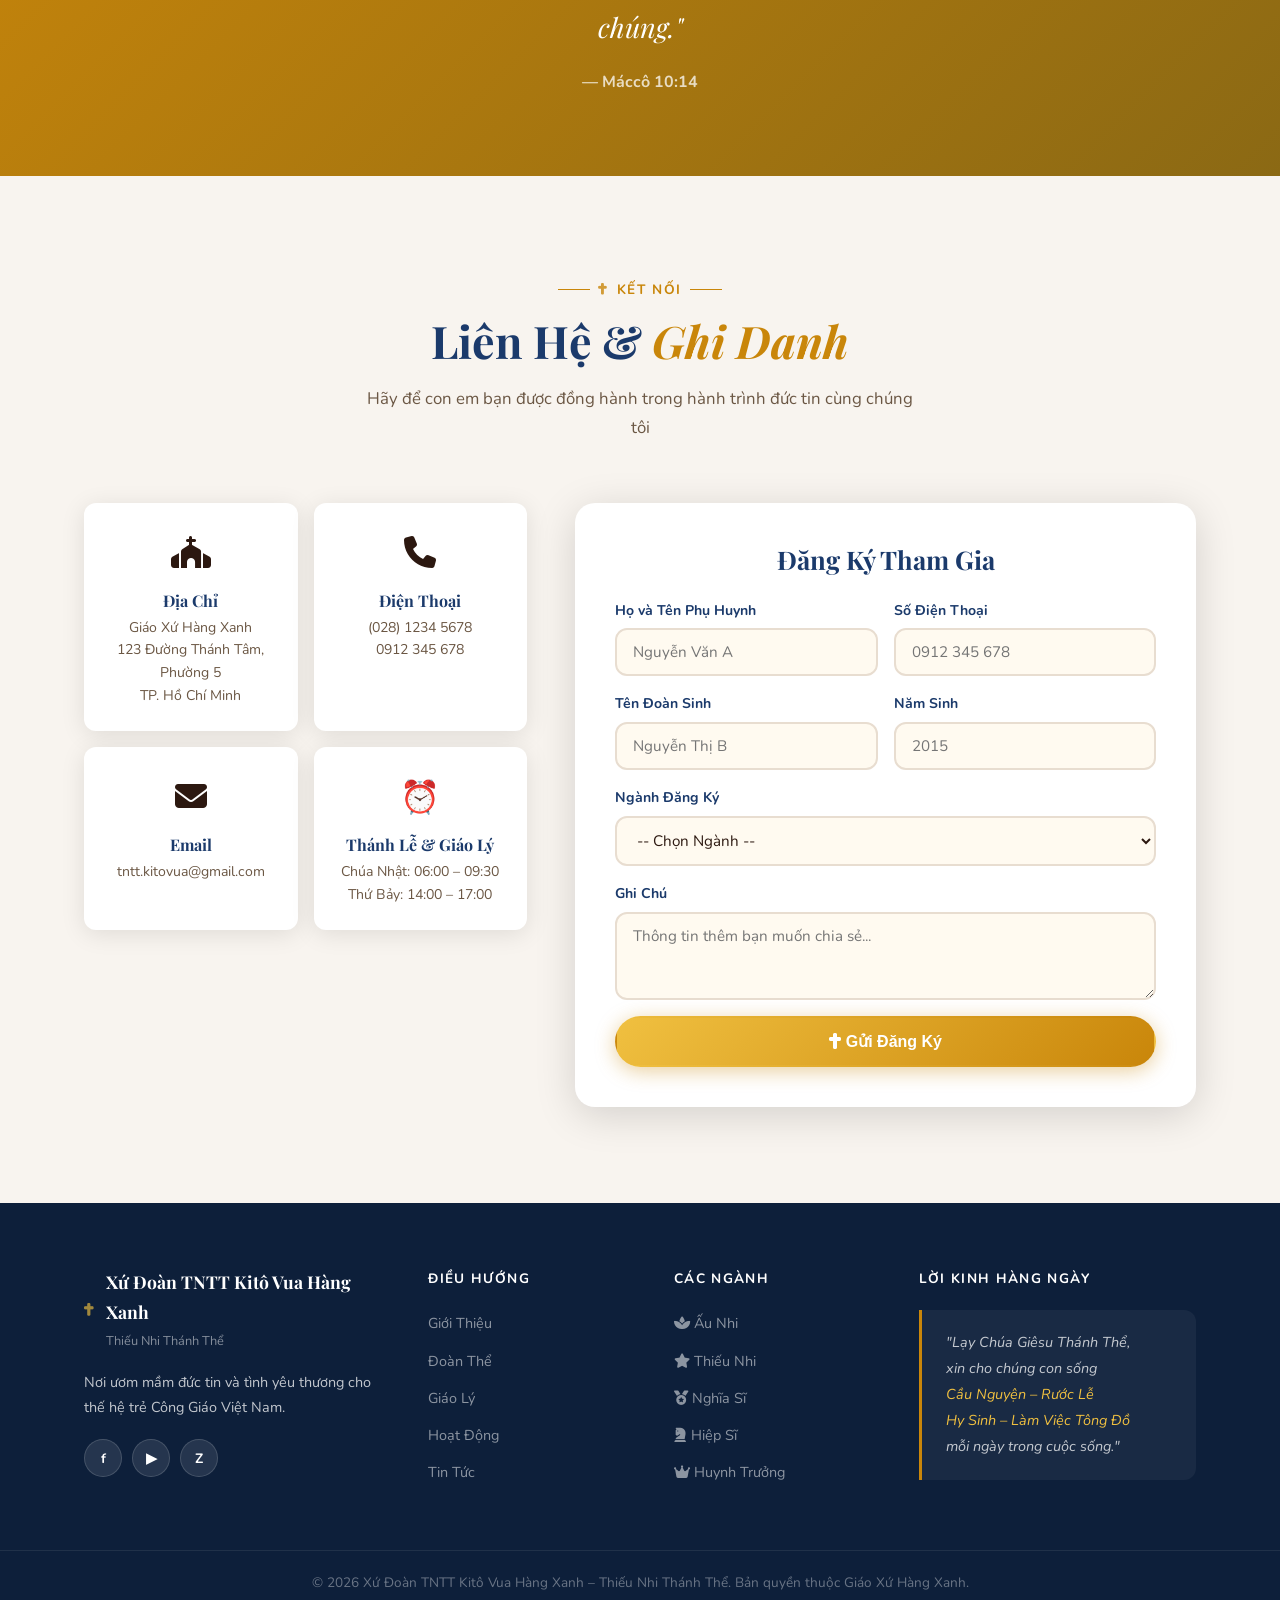
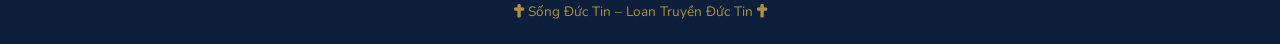
==== commit f45dc0fc: "Ngành cards: replace FA icons with ✠ badge (màu khăn + màu thánh giá) Thay 6 icon riêng biệt (child-" ====
--- a/index.html
+++ b/index.html
@@ -172,7 +172,7 @@
         <div class="doanthe-card" style="--sc:#f9a8d4;--cc:#dc2626">
           <div class="card-scarf-bar"></div>
           <span class="card-cross" aria-hidden="true">✠</span>
-          <div class="card-icon"><i class="fa-solid fa-child-reaching"></i></div>
+          <div class="card-icon-badge" aria-hidden="true">✠</div>
           <div class="card-ribbon">3–6 tuổi</div>
           <h3>Chiên Con <span class="nganh-abbr">CC</span></h3>
           <div class="nganh-motto">"Hiền Lành"</div>
@@ -189,7 +189,7 @@
         <div class="doanthe-card" style="--sc:#4ade80;--cc:#fbbf24">
           <div class="card-scarf-bar"></div>
           <span class="card-cross" aria-hidden="true">✠</span>
-          <div class="card-icon"><i class="fa-solid fa-leaf"></i></div>
+          <div class="card-icon-badge" aria-hidden="true">✠</div>
           <div class="card-ribbon">6–9 tuổi</div>
           <h3>Ấu Nhi <span class="nganh-abbr">Ấu</span></h3>
           <div class="nganh-motto">"Ngoan"</div>
@@ -206,7 +206,7 @@
         <div class="doanthe-card" style="--sc:#38bdf8;--cc:#fbbf24">
           <div class="card-scarf-bar"></div>
           <span class="card-cross" aria-hidden="true">✠</span>
-          <div class="card-icon"><i class="fa-solid fa-star"></i></div>
+          <div class="card-icon-badge" aria-hidden="true">✠</div>
           <div class="card-ribbon">10–12 tuổi</div>
           <h3>Thiếu Nhi <span class="nganh-abbr">Thiếu</span></h3>
           <div class="nganh-motto">"Hy Sinh"</div>
@@ -223,7 +223,7 @@
         <div class="doanthe-card" style="--sc:#facc15;--cc:#dc2626">
           <div class="card-scarf-bar"></div>
           <span class="card-cross" aria-hidden="true">✠</span>
-          <div class="card-icon"><i class="fa-solid fa-medal"></i></div>
+          <div class="card-icon-badge" aria-hidden="true">✠</div>
           <div class="card-ribbon">13–15 tuổi</div>
           <h3>Nghĩa Sĩ <span class="nganh-abbr">Nghĩa</span></h3>
           <div class="nganh-motto">"Dấn Thân"</div>
@@ -240,7 +240,7 @@
         <div class="doanthe-card" style="--sc:#92400e;--cc:#fbbf24">
           <div class="card-scarf-bar"></div>
           <span class="card-cross" aria-hidden="true">✠</span>
-          <div class="card-icon"><i class="fa-solid fa-chess-knight"></i></div>
+          <div class="card-icon-badge" aria-hidden="true">✠</div>
           <div class="card-ribbon">16–17 tuổi</div>
           <h3>Hiệp Sĩ <span class="nganh-abbr">Hiệp</span></h3>
           <div class="nganh-motto">"Chinh Phục"</div>
@@ -257,7 +257,7 @@
         <div class="doanthe-card featured" style="--sc:#dc2626;--cc:#fbbf24">
           <div class="card-scarf-bar"></div>
           <span class="card-cross card-cross-left" aria-hidden="true">✠</span>
-          <div class="card-icon"><i class="fa-solid fa-crown"></i></div>
+          <div class="card-icon-badge" aria-hidden="true">✠</div>
           <div class="card-ribbon">18+ tuổi</div>
           <div class="featured-tag">Lãnh Đạo</div>
           <h3>Huynh Trưởng</h3>
--- a/style.css
+++ b/style.css
@@ -593,7 +593,23 @@
   border-color: rgba(240,192,64,.5);
 }
 
-.card-icon { font-size: 2.5rem; margin-bottom: 12px; }
+/* ── Ngành cross badge (replaces individual icons) ── */
+.card-icon-badge {
+  width: 62px;
+  height: 62px;
+  background: var(--sc, rgba(255,255,255,.2));
+  border-radius: 14px;
+  display: flex;
+  align-items: center;
+  justify-content: center;
+  font-size: 1.8rem;
+  color: var(--cc, #fbbf24);
+  font-family: 'Segoe UI Symbol', 'Apple Symbols', 'Noto Sans Symbols', serif;
+  margin-bottom: 14px;
+  box-shadow: 0 4px 20px rgba(0,0,0,.3), inset 0 1px 0 rgba(255,255,255,.22);
+  border: 1px solid rgba(255,255,255,.18);
+  flex-shrink: 0;
+}
 .card-ribbon {
   display: inline-block;
   background: rgba(255,255,255,.15);
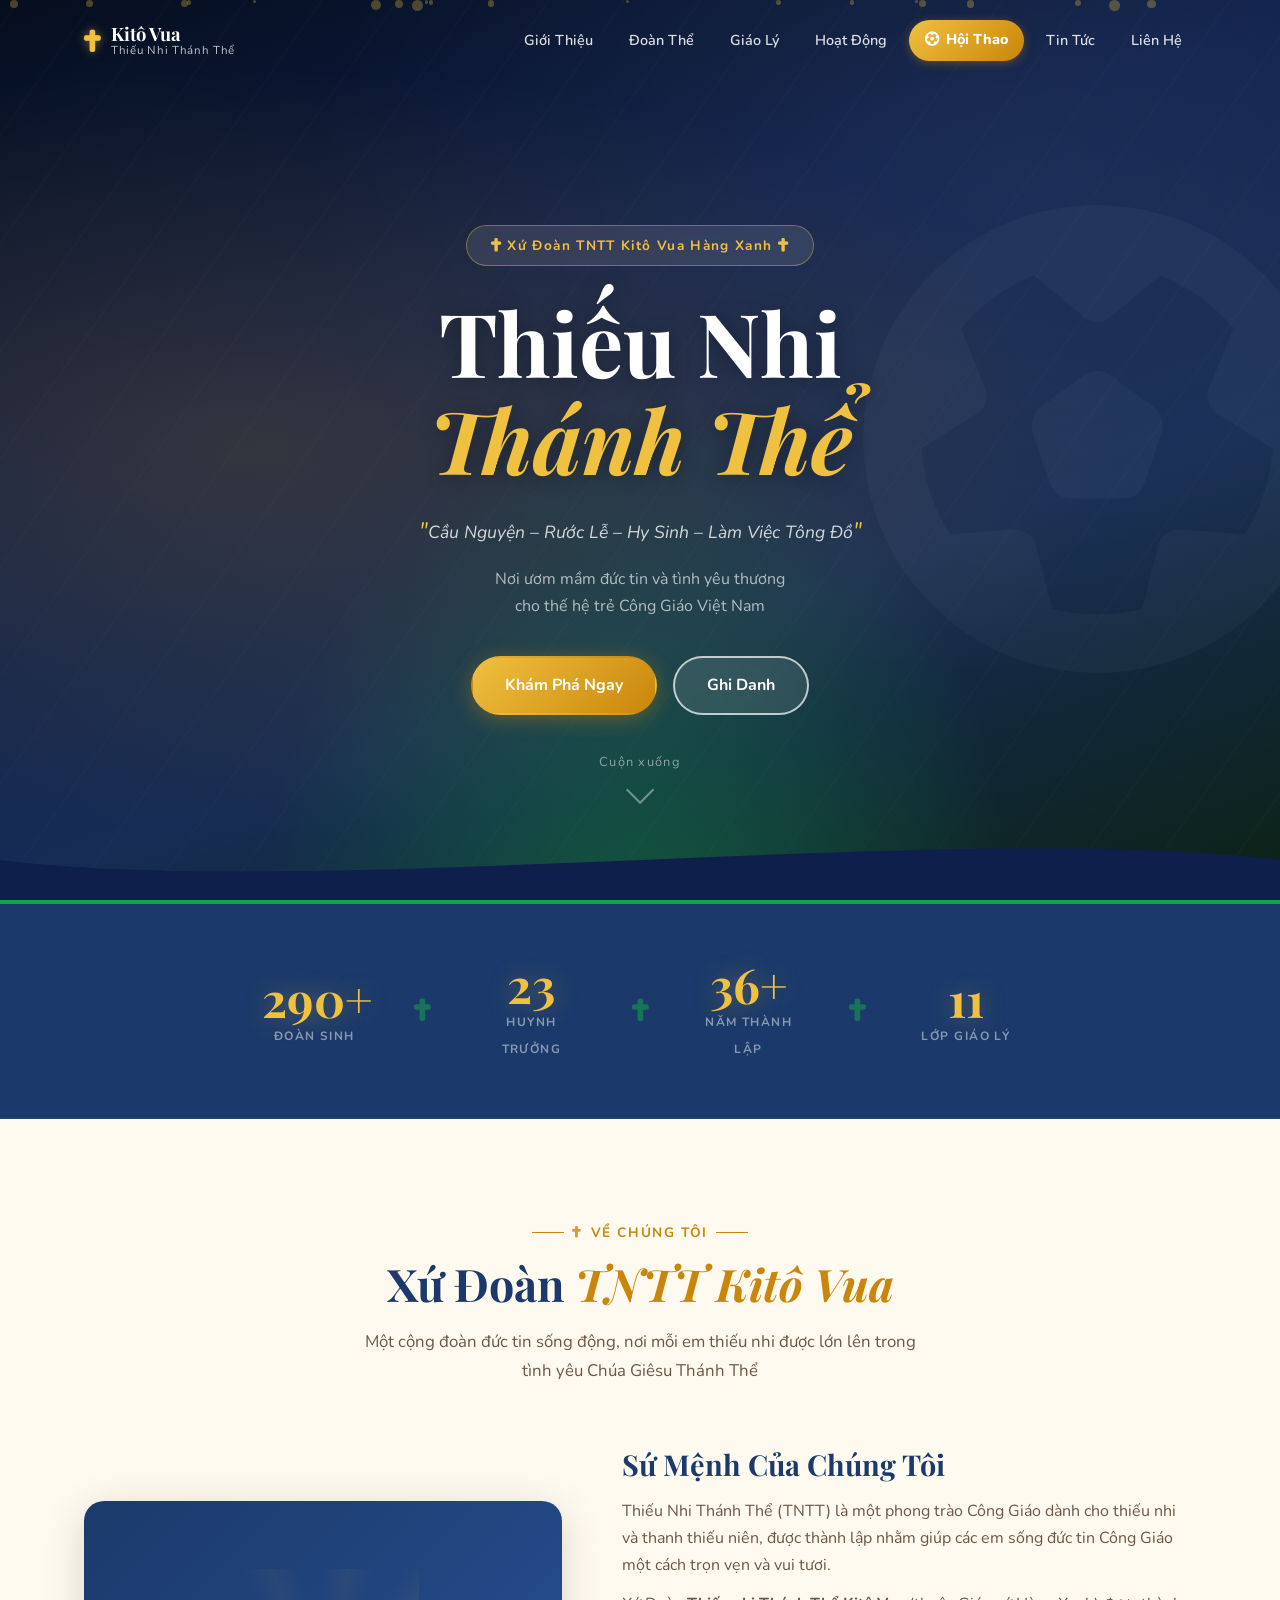
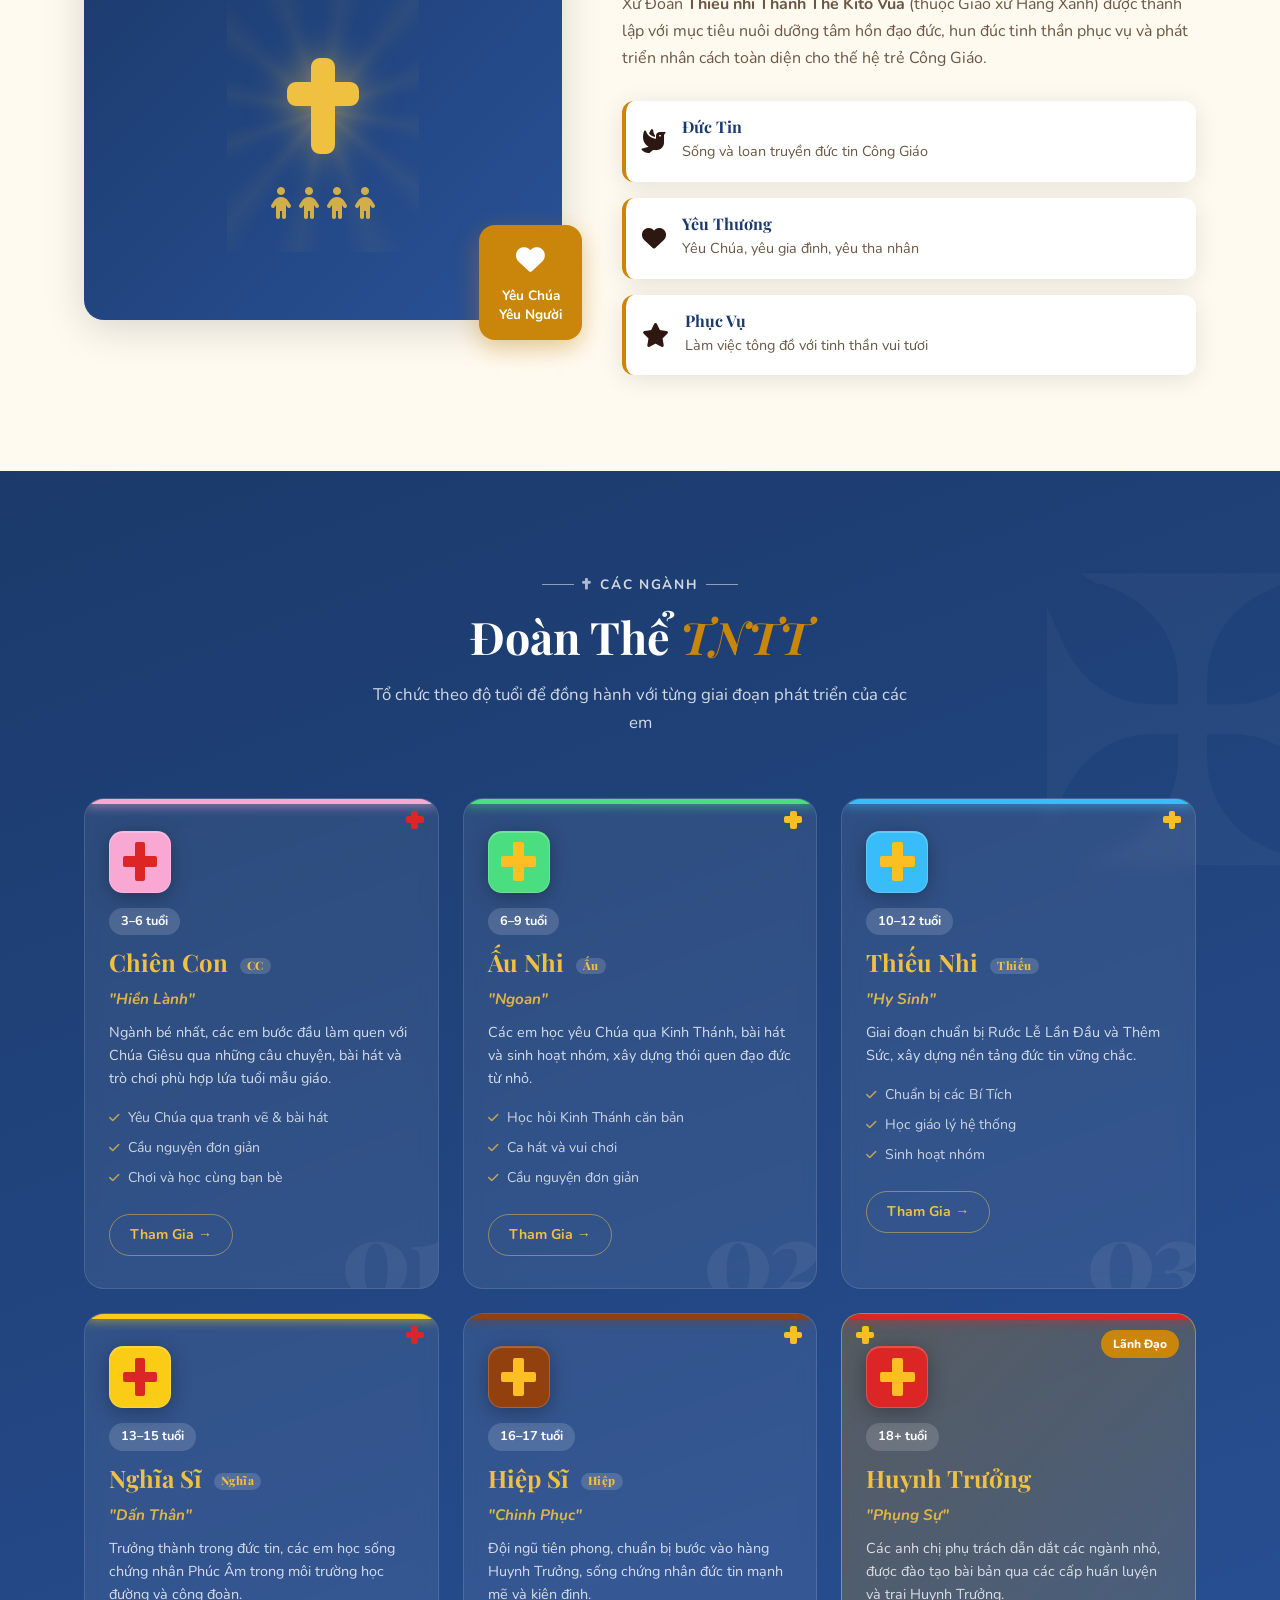
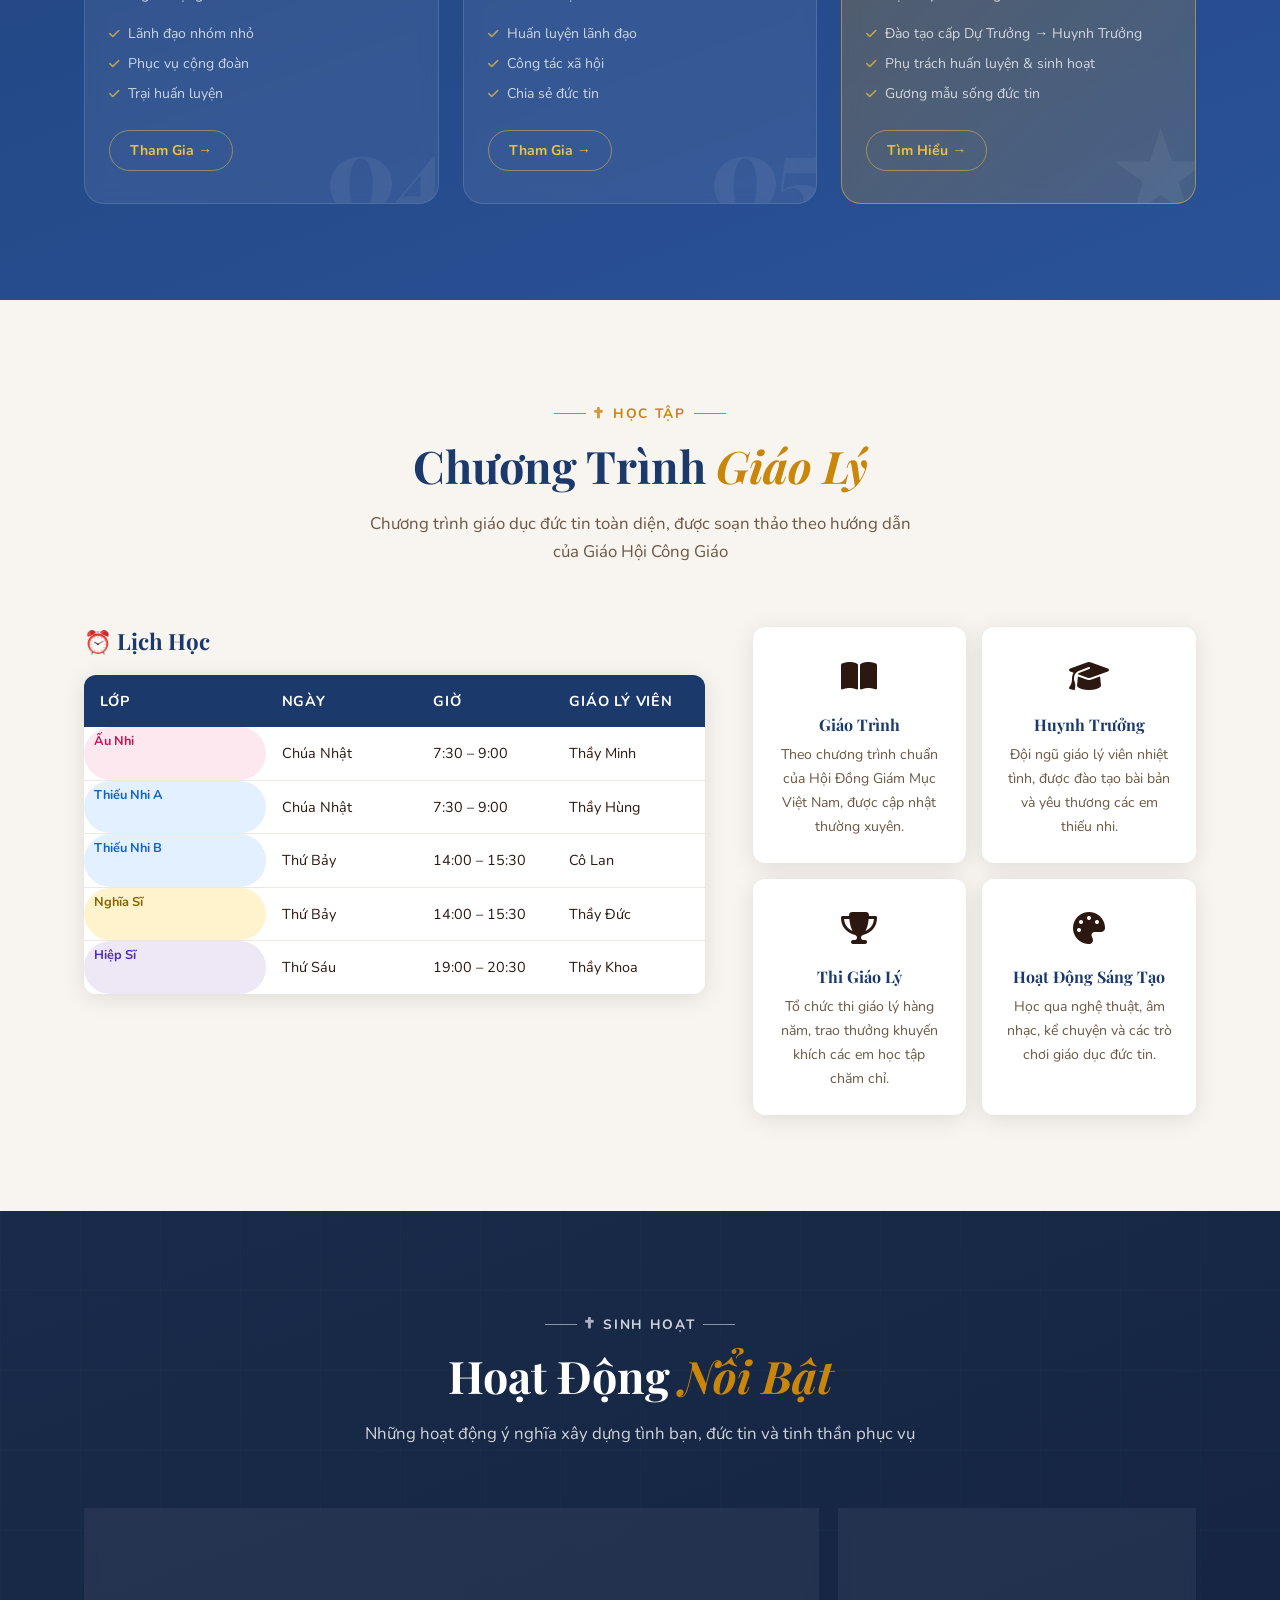
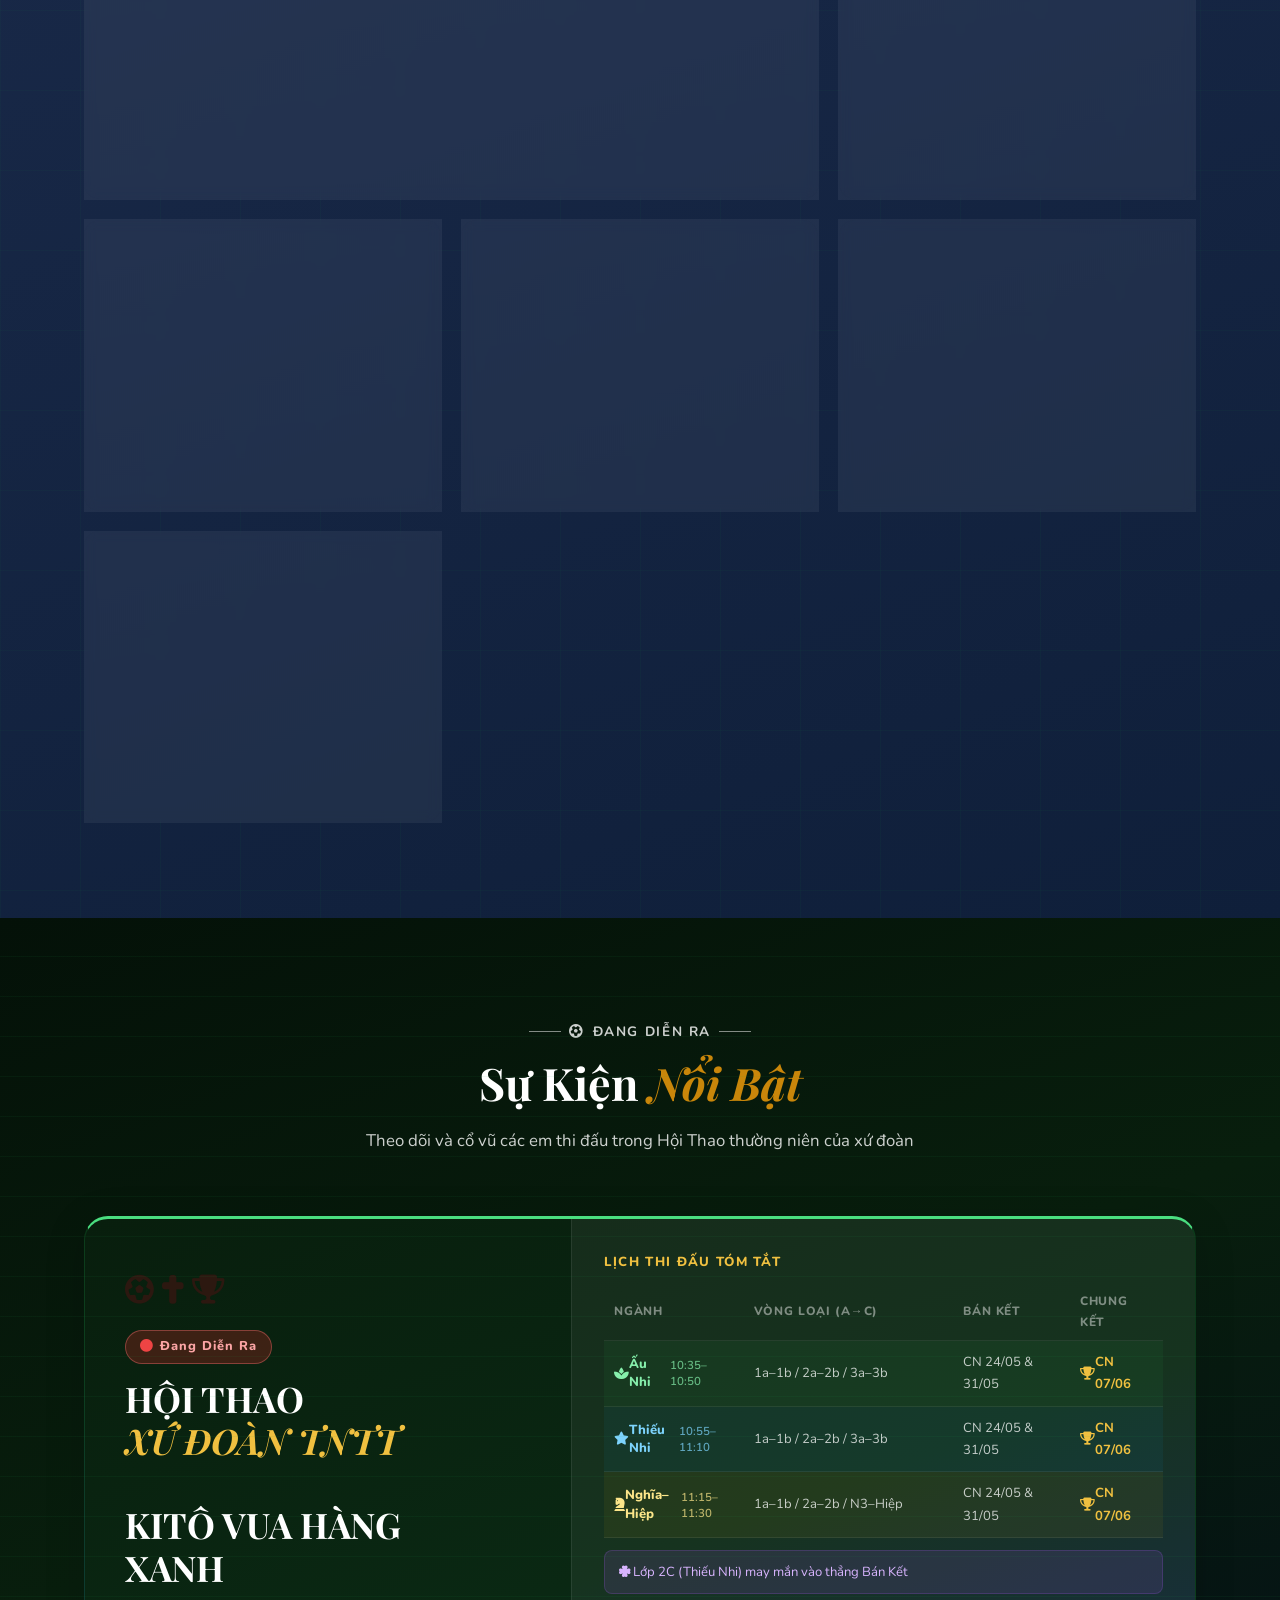
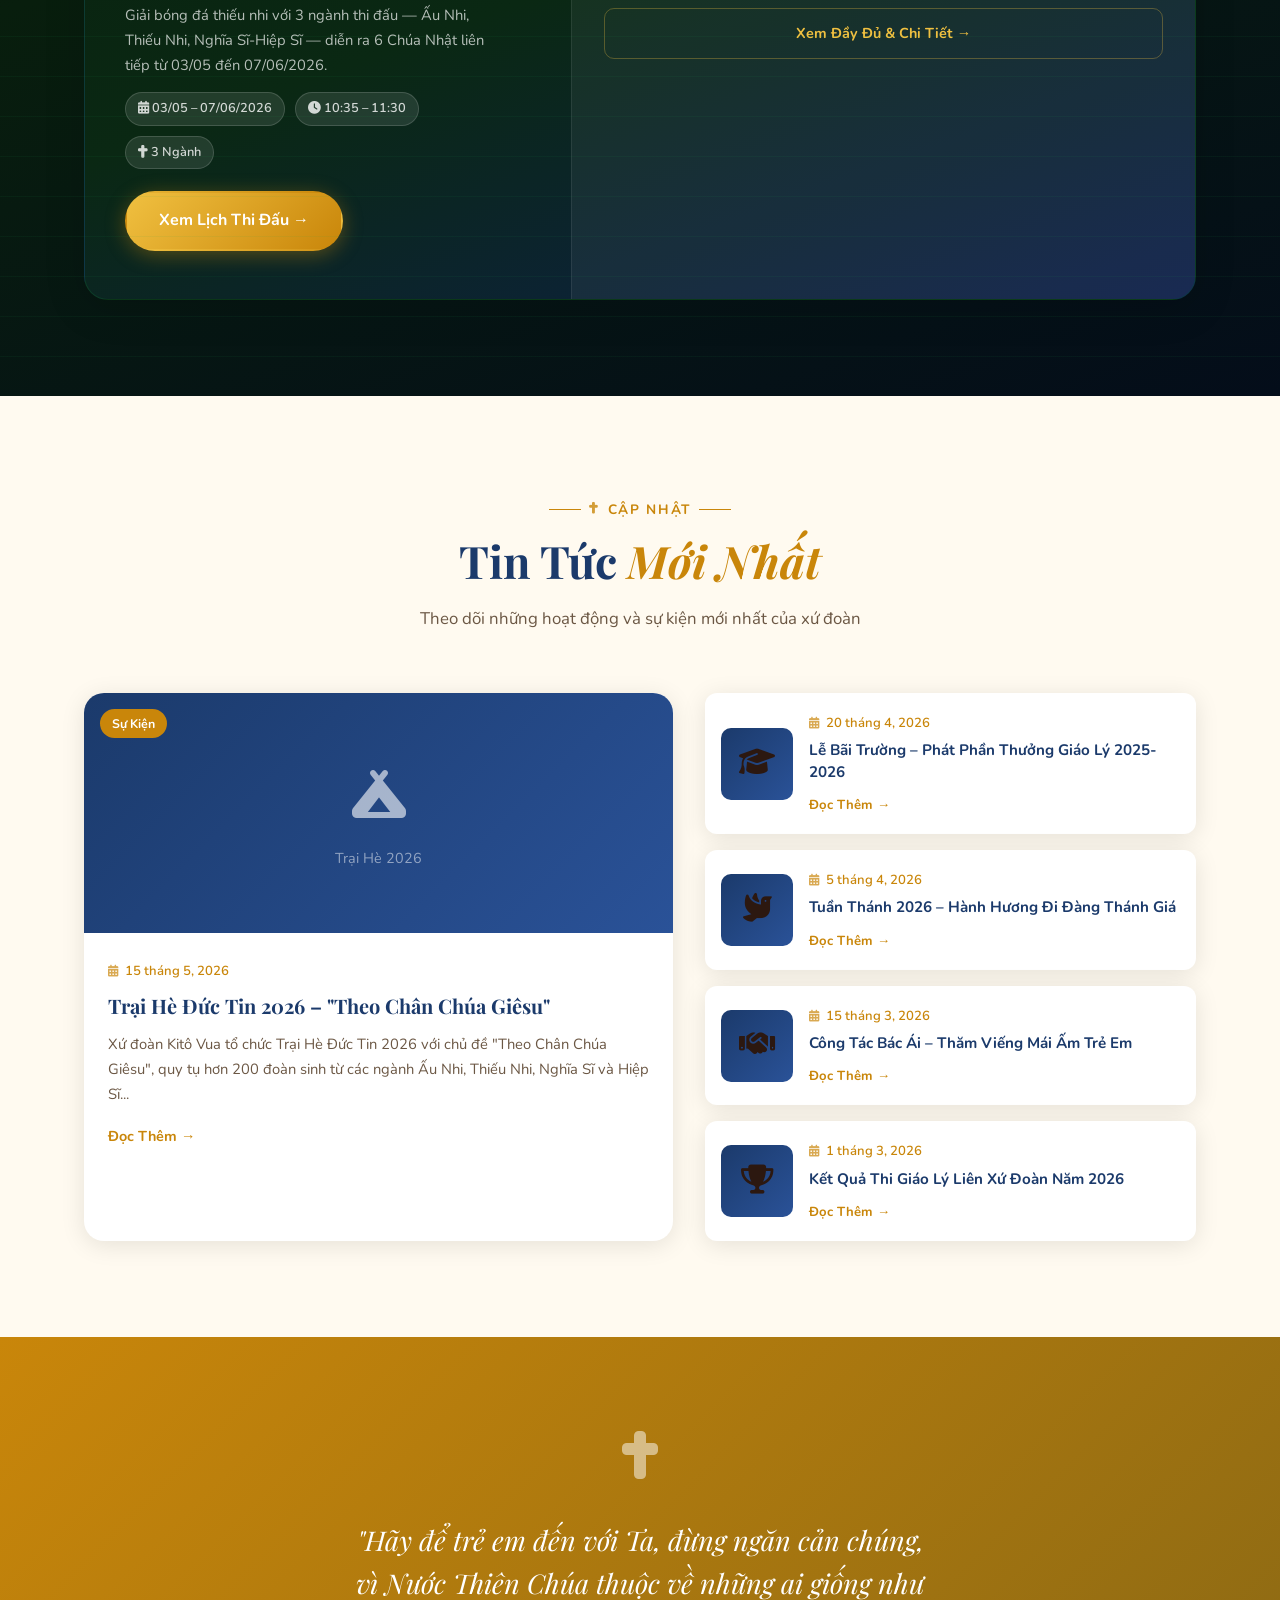
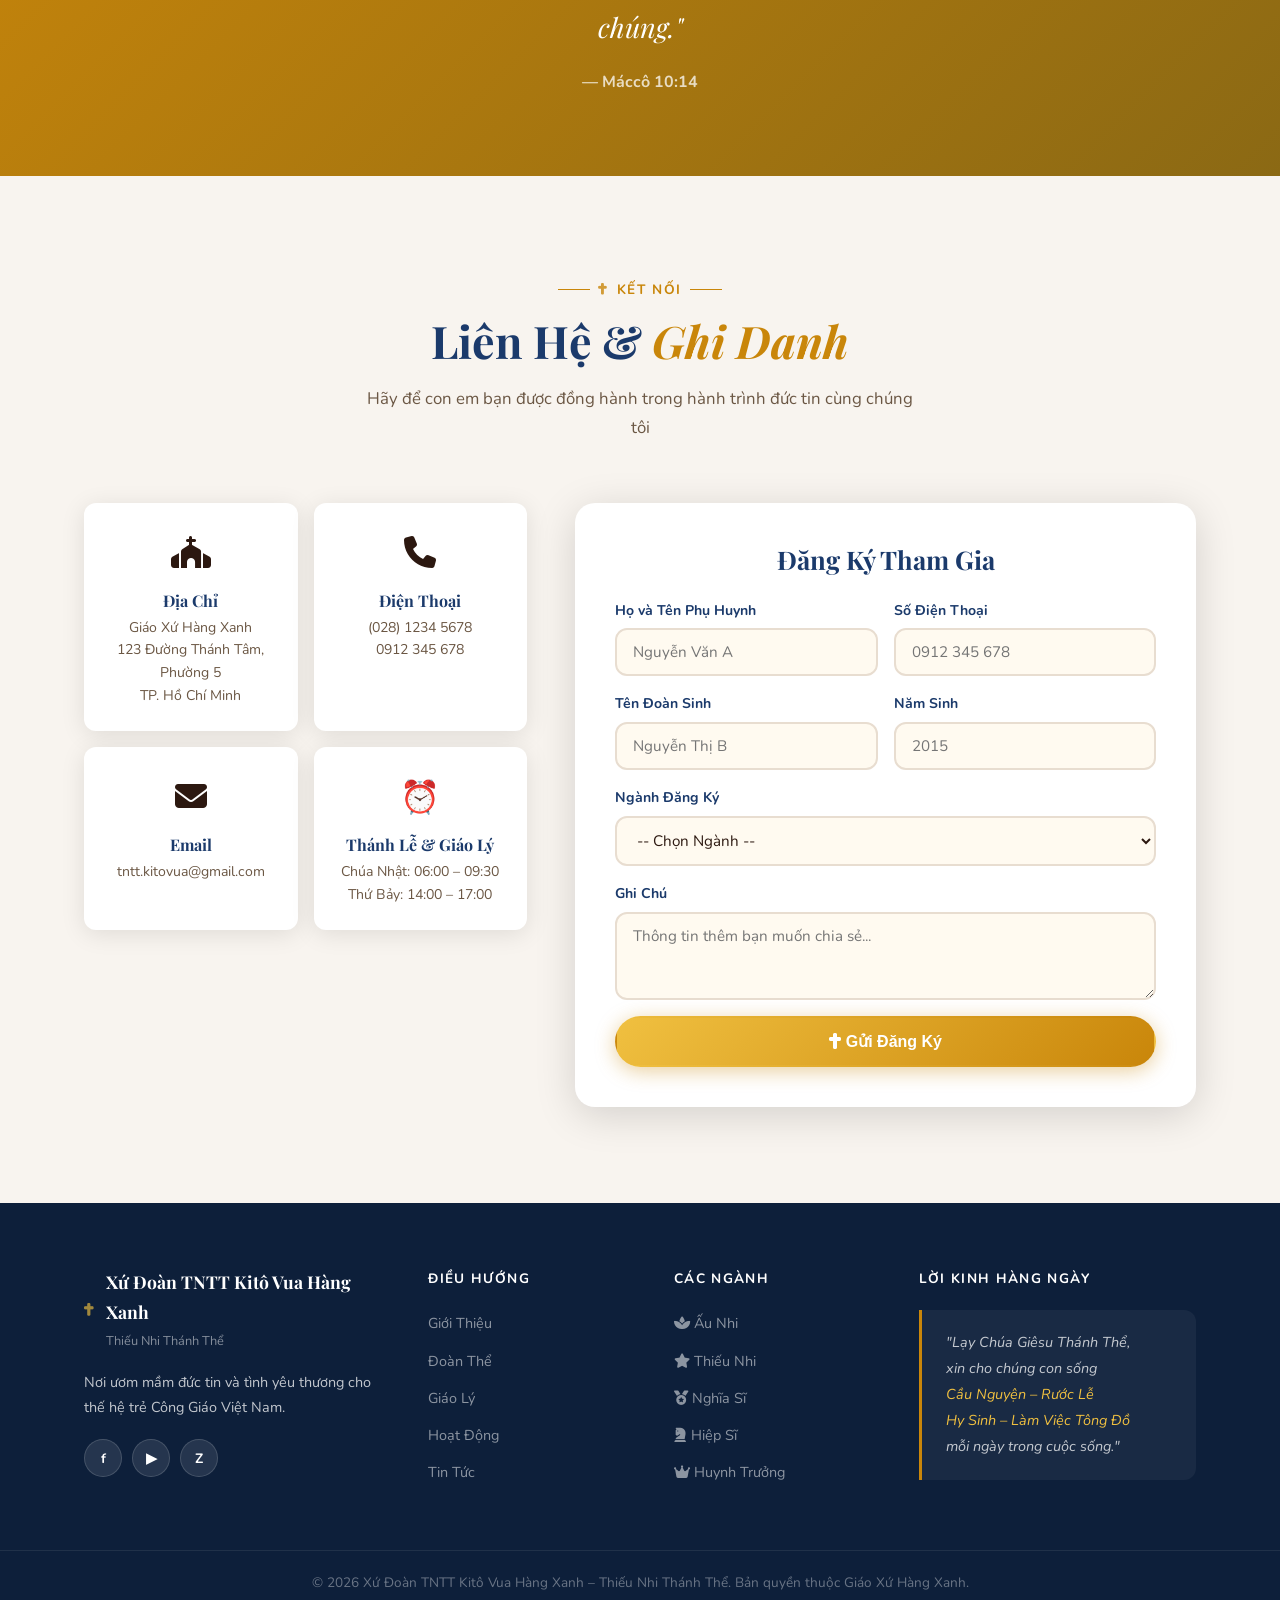
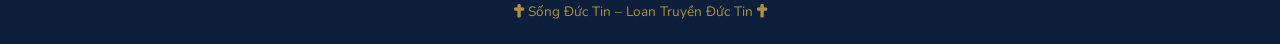
==== commit 6668373c: "Fix: vẽ thánh giá bằng CSS (::before/::after) thay Unicode ✠ ✠ (U+2720) không render với CSS color t" ====
--- a/index.html
+++ b/index.html
@@ -171,8 +171,8 @@
 
         <div class="doanthe-card" style="--sc:#f9a8d4;--cc:#dc2626">
           <div class="card-scarf-bar"></div>
-          <span class="card-cross" aria-hidden="true">✠</span>
-          <div class="card-icon-badge" aria-hidden="true">✠</div>
+          <span class="card-cross" aria-hidden="true"></span>
+          <div class="card-icon-badge" aria-hidden="true"></div>
           <div class="card-ribbon">3–6 tuổi</div>
           <h3>Chiên Con <span class="nganh-abbr">CC</span></h3>
           <div class="nganh-motto">"Hiền Lành"</div>
@@ -188,8 +188,8 @@
 
         <div class="doanthe-card" style="--sc:#4ade80;--cc:#fbbf24">
           <div class="card-scarf-bar"></div>
-          <span class="card-cross" aria-hidden="true">✠</span>
-          <div class="card-icon-badge" aria-hidden="true">✠</div>
+          <span class="card-cross" aria-hidden="true"></span>
+          <div class="card-icon-badge" aria-hidden="true"></div>
           <div class="card-ribbon">6–9 tuổi</div>
           <h3>Ấu Nhi <span class="nganh-abbr">Ấu</span></h3>
           <div class="nganh-motto">"Ngoan"</div>
@@ -205,8 +205,8 @@
 
         <div class="doanthe-card" style="--sc:#38bdf8;--cc:#fbbf24">
           <div class="card-scarf-bar"></div>
-          <span class="card-cross" aria-hidden="true">✠</span>
-          <div class="card-icon-badge" aria-hidden="true">✠</div>
+          <span class="card-cross" aria-hidden="true"></span>
+          <div class="card-icon-badge" aria-hidden="true"></div>
           <div class="card-ribbon">10–12 tuổi</div>
           <h3>Thiếu Nhi <span class="nganh-abbr">Thiếu</span></h3>
           <div class="nganh-motto">"Hy Sinh"</div>
@@ -222,8 +222,8 @@
 
         <div class="doanthe-card" style="--sc:#facc15;--cc:#dc2626">
           <div class="card-scarf-bar"></div>
-          <span class="card-cross" aria-hidden="true">✠</span>
-          <div class="card-icon-badge" aria-hidden="true">✠</div>
+          <span class="card-cross" aria-hidden="true"></span>
+          <div class="card-icon-badge" aria-hidden="true"></div>
           <div class="card-ribbon">13–15 tuổi</div>
           <h3>Nghĩa Sĩ <span class="nganh-abbr">Nghĩa</span></h3>
           <div class="nganh-motto">"Dấn Thân"</div>
@@ -239,8 +239,8 @@
 
         <div class="doanthe-card" style="--sc:#92400e;--cc:#fbbf24">
           <div class="card-scarf-bar"></div>
-          <span class="card-cross" aria-hidden="true">✠</span>
-          <div class="card-icon-badge" aria-hidden="true">✠</div>
+          <span class="card-cross" aria-hidden="true"></span>
+          <div class="card-icon-badge" aria-hidden="true"></div>
           <div class="card-ribbon">16–17 tuổi</div>
           <h3>Hiệp Sĩ <span class="nganh-abbr">Hiệp</span></h3>
           <div class="nganh-motto">"Chinh Phục"</div>
@@ -256,8 +256,8 @@
 
         <div class="doanthe-card featured" style="--sc:#dc2626;--cc:#fbbf24">
           <div class="card-scarf-bar"></div>
-          <span class="card-cross card-cross-left" aria-hidden="true">✠</span>
-          <div class="card-icon-badge" aria-hidden="true">✠</div>
+          <span class="card-cross card-cross-left" aria-hidden="true"></span>
+          <div class="card-icon-badge" aria-hidden="true"></div>
           <div class="card-ribbon">18+ tuổi</div>
           <div class="featured-tag">Lãnh Đạo</div>
           <h3>Huynh Trưởng</h3>
--- a/style.css
+++ b/style.css
@@ -593,7 +593,7 @@
   border-color: rgba(240,192,64,.5);
 }
 
-/* ── Ngành cross badge (replaces individual icons) ── */
+/* ── Ngành cross badge (CSS-drawn cross, reliable on all devices) ── */
 .card-icon-badge {
   width: 62px;
   height: 62px;
@@ -602,14 +602,21 @@
   display: flex;
   align-items: center;
   justify-content: center;
-  font-size: 1.8rem;
-  color: var(--cc, #fbbf24);
-  font-family: 'Segoe UI Symbol', 'Apple Symbols', 'Noto Sans Symbols', serif;
   margin-bottom: 14px;
   box-shadow: 0 4px 20px rgba(0,0,0,.3), inset 0 1px 0 rgba(255,255,255,.22);
   border: 1px solid rgba(255,255,255,.18);
   flex-shrink: 0;
-}
+  position: relative;
+}
+.card-icon-badge::before,
+.card-icon-badge::after {
+  content: '';
+  position: absolute;
+  background: var(--cc, #fbbf24);
+  border-radius: 2px;
+}
+.card-icon-badge::before { width: 58%; height: 18%; top: 41%; left: 21%; }
+.card-icon-badge::after  { width: 18%; height: 64%; top: 18%; left: 41%; }
 .card-ribbon {
   display: inline-block;
   background: rgba(255,255,255,.15);
@@ -676,22 +683,22 @@
   box-shadow: 0 0 12px var(--sc, transparent);
 }
 
-/* ── Thánh Giá ✠ (top-right corner, coloured via --cc var) ── */
+/* ── Thánh Giá (corner, CSS-drawn cross via --cc var) ── */
 .card-cross {
   position: absolute;
-  top: 12px;
-  right: 14px;
-  font-size: 1.1rem;
-  color: var(--cc, #fbbf24);
-  font-family: 'Segoe UI Symbol', 'Apple Symbols', 'Noto Sans Symbols', serif;
-  line-height: 1;
-  user-select: none;
-  opacity: .9;
-}
-.card-cross-left {
-  right: auto;
-  left: 14px;
-}
+  top: 12px; right: 14px;
+  width: 18px; height: 18px;
+}
+.card-cross-left { right: auto; left: 14px; }
+.card-cross::before,
+.card-cross::after {
+  content: '';
+  position: absolute;
+  background: var(--cc, #fbbf24);
+  border-radius: 2px;
+}
+.card-cross::before { width: 100%; height: 36%; top: 32%; left: 0; }
+.card-cross::after  { width: 36%; height: 100%; top: 0; left: 32%; }
 
 .nganh-abbr {
   display: inline-block;
@@ -1462,7 +1469,7 @@
 
   .doanthe-grid { grid-template-columns: 1fr; }
   .doanthe-card { padding: 24px 18px; }
-  .card-cross { font-size: .95rem; top: 10px; right: 10px; }
+  .card-cross { width: 15px; height: 15px; top: 10px; right: 10px; }
   .nganh-motto { font-size: .88rem; }
 
   .contact-info { grid-template-columns: 1fr; }
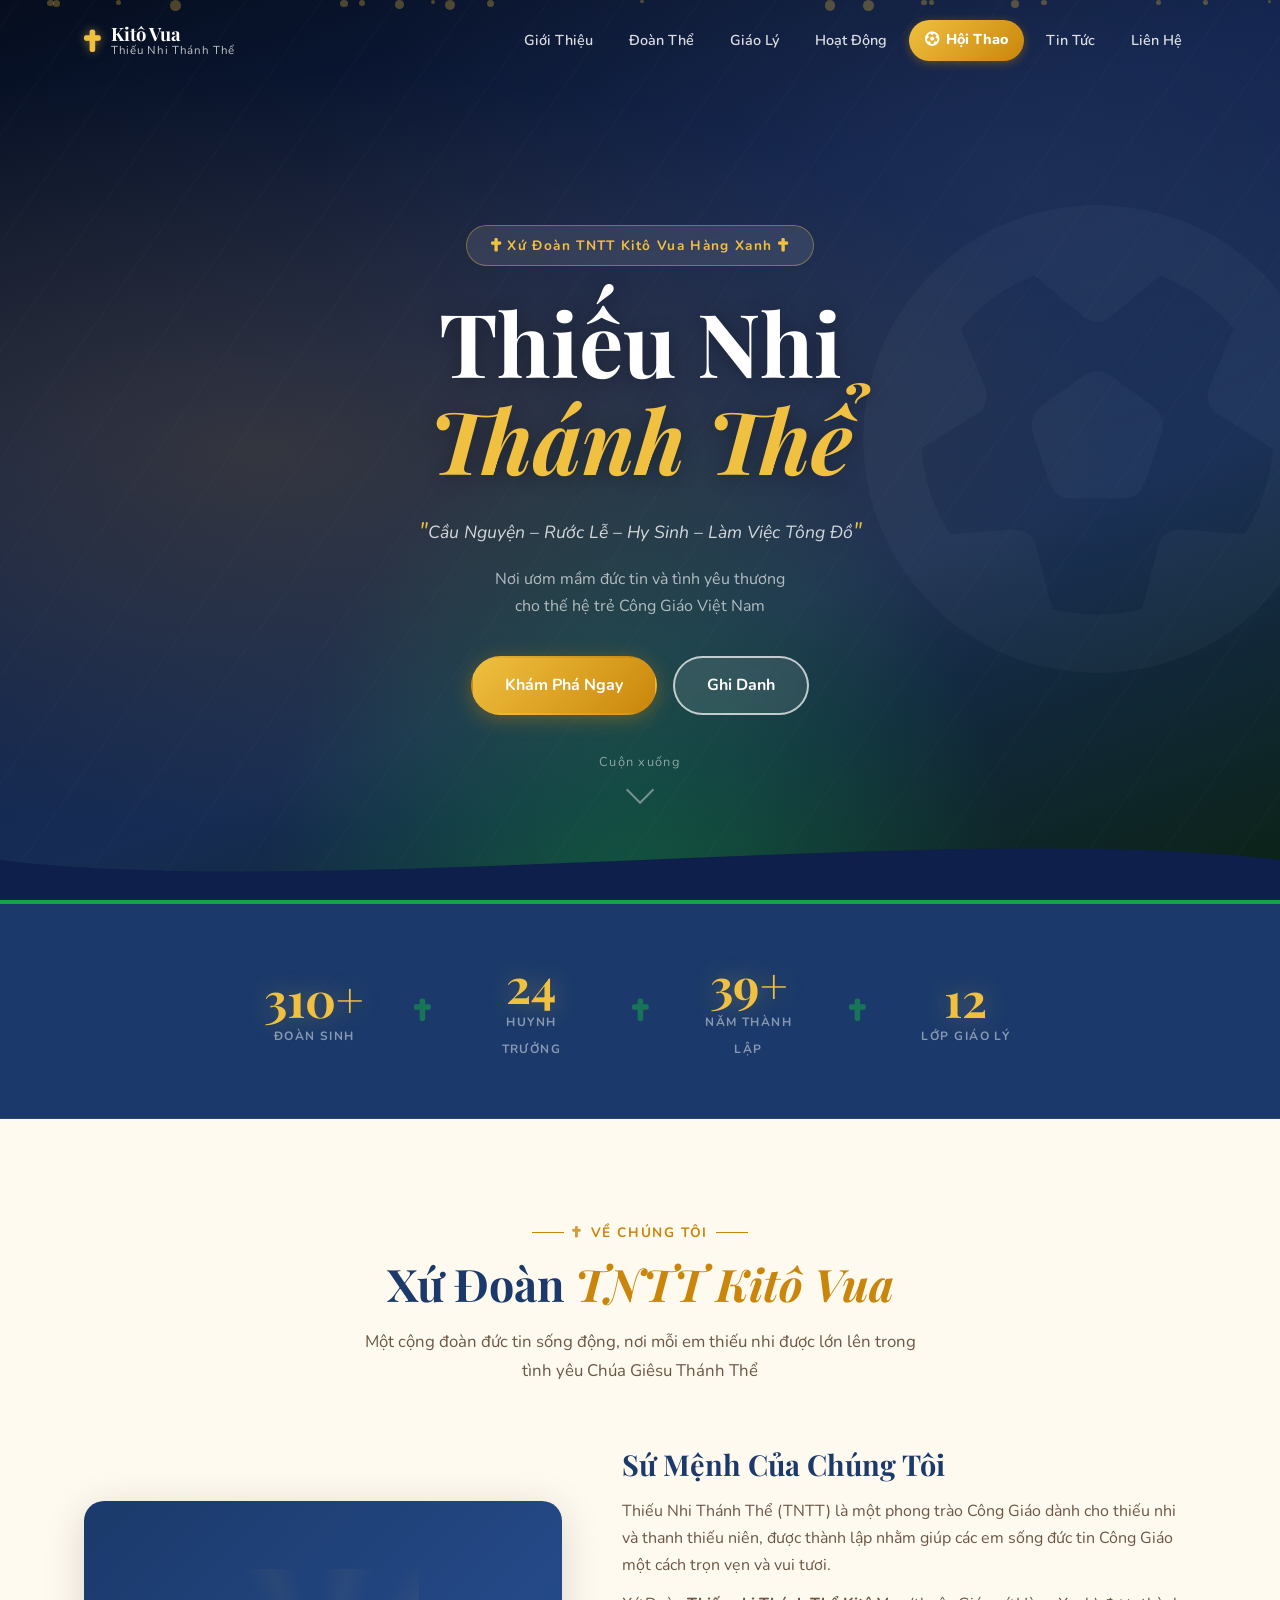
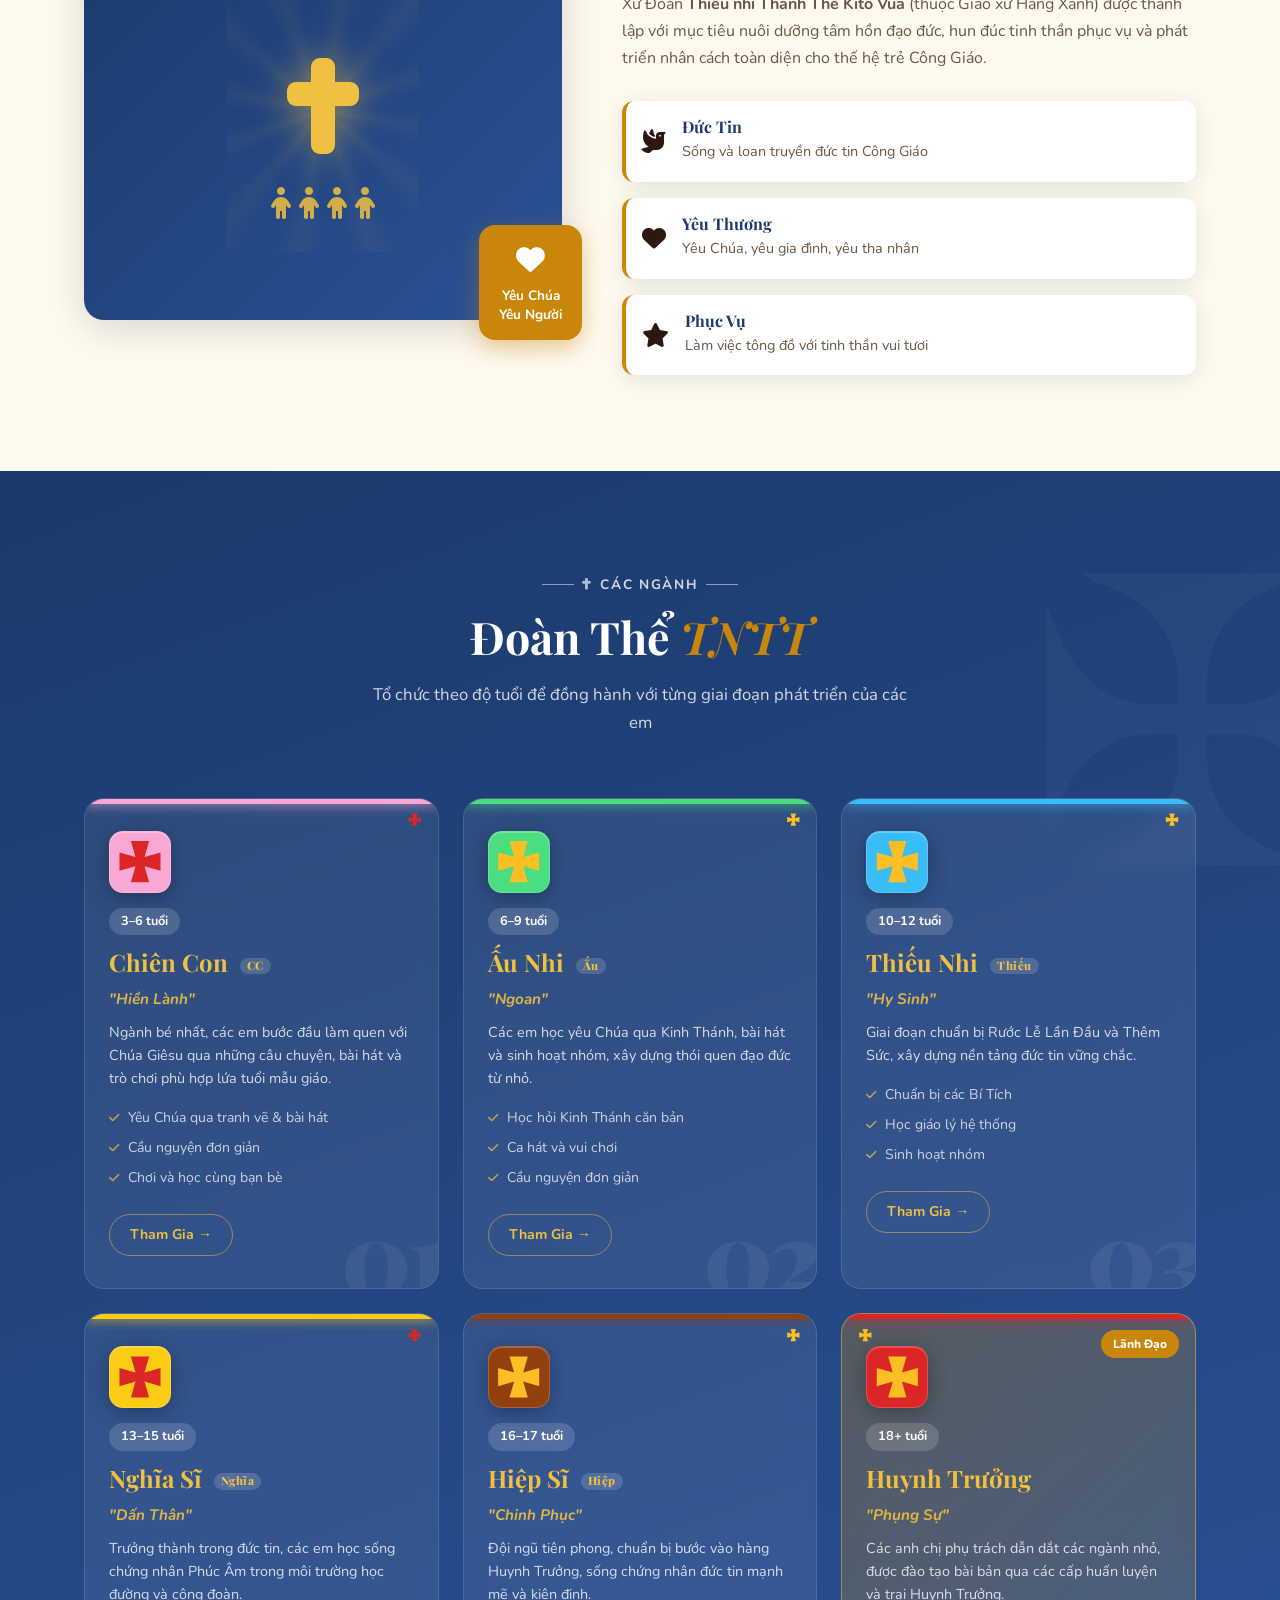
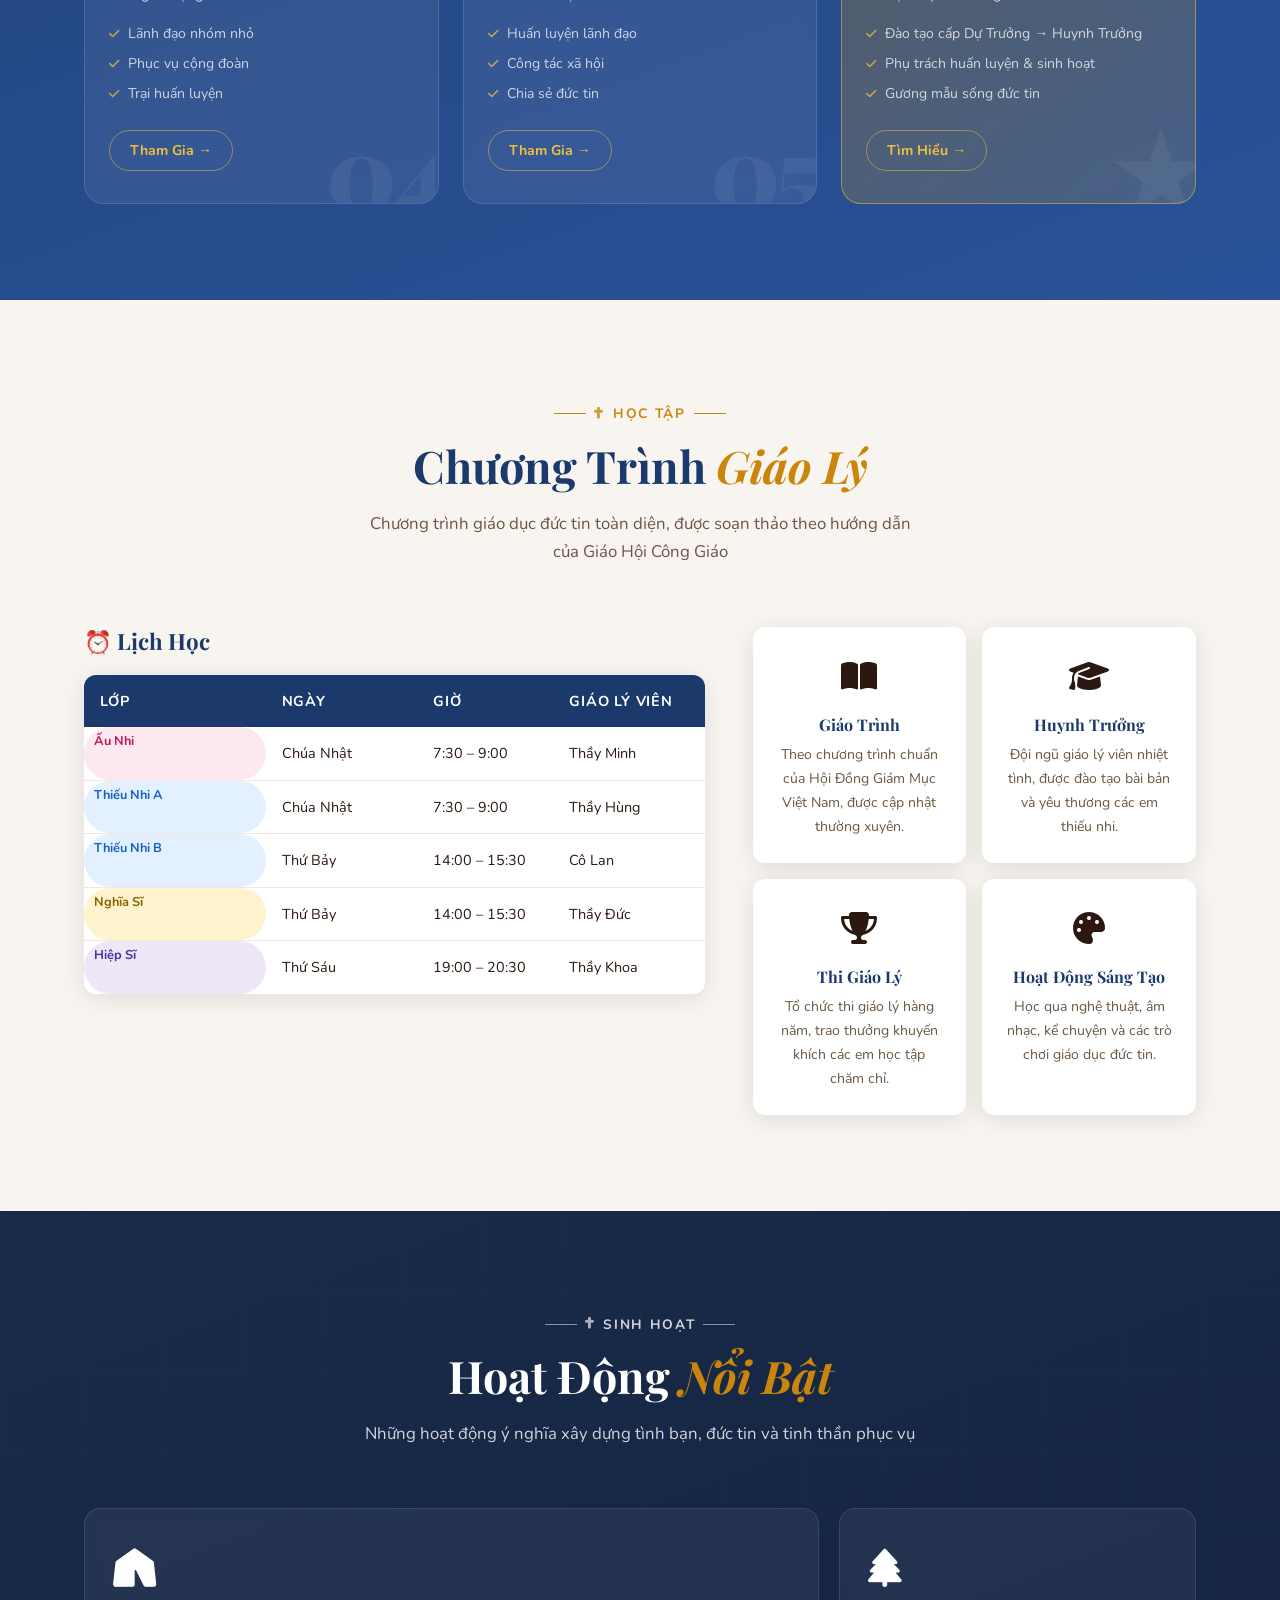
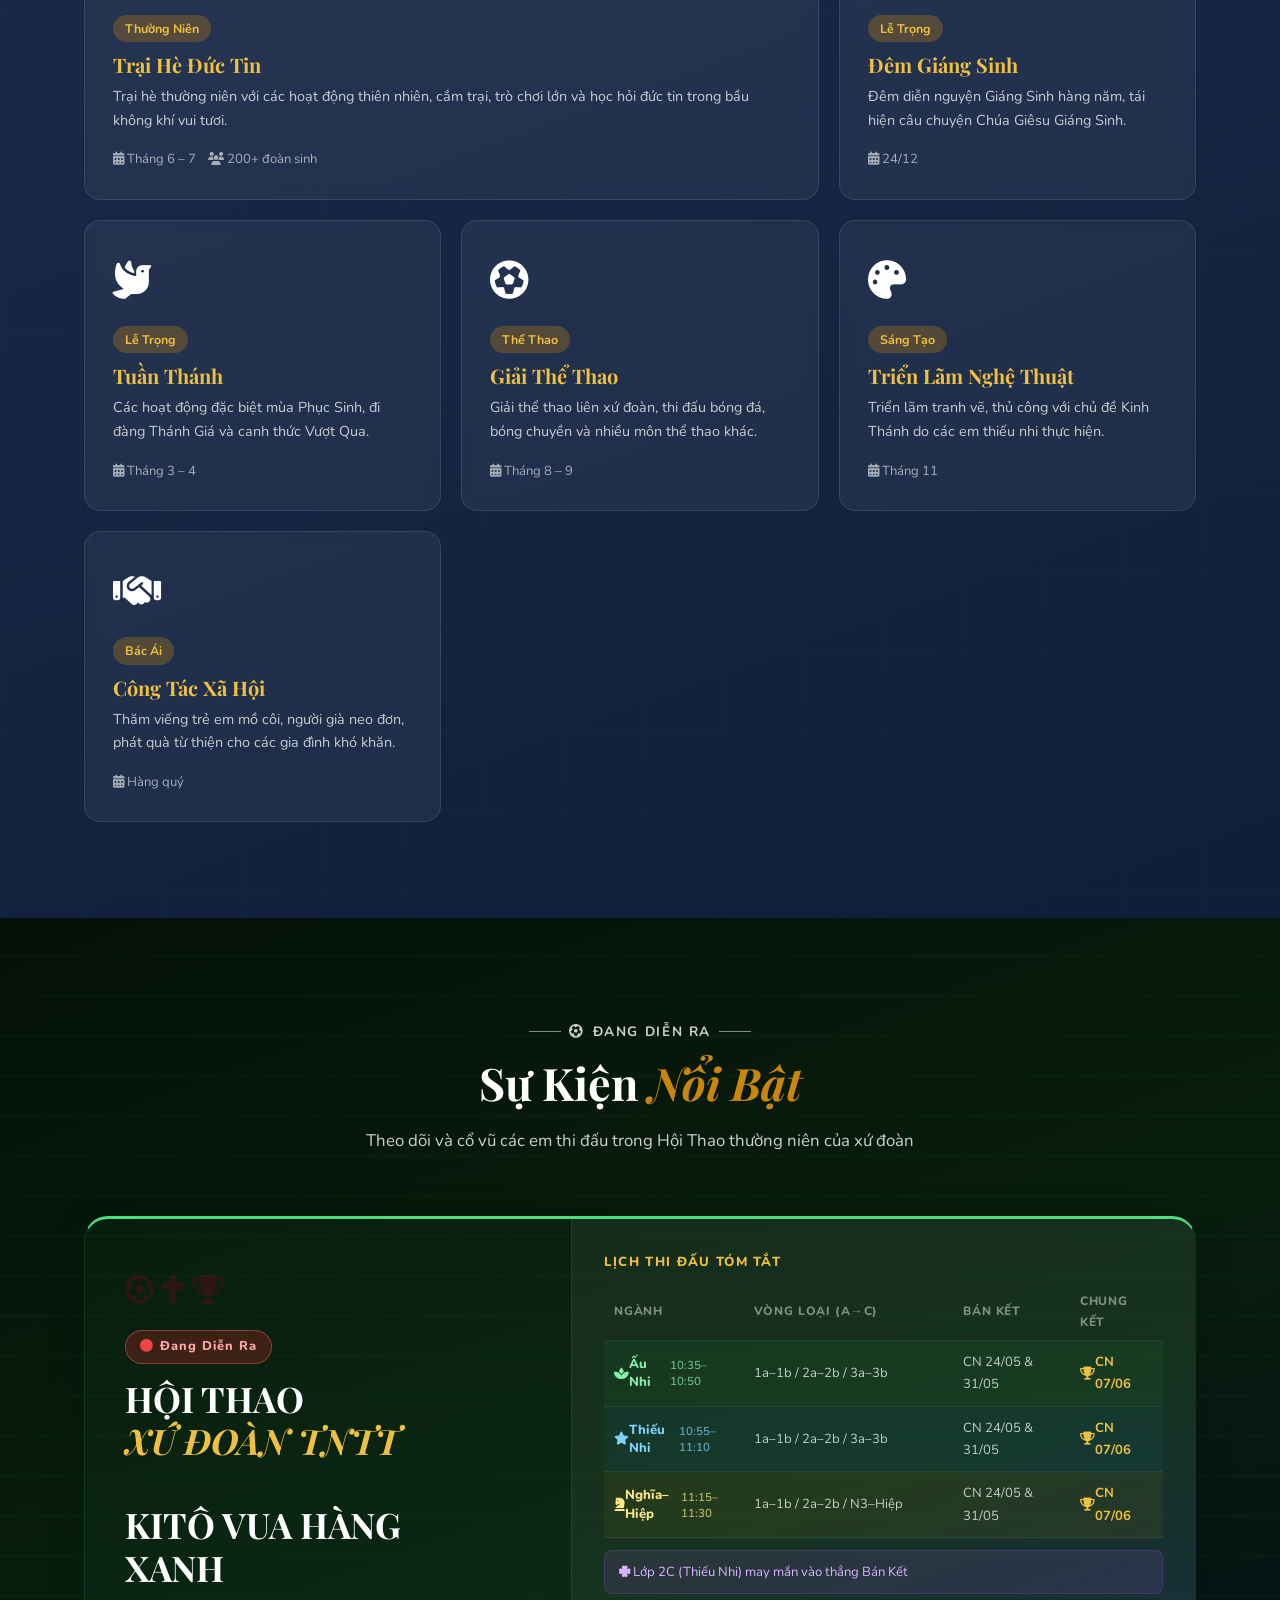
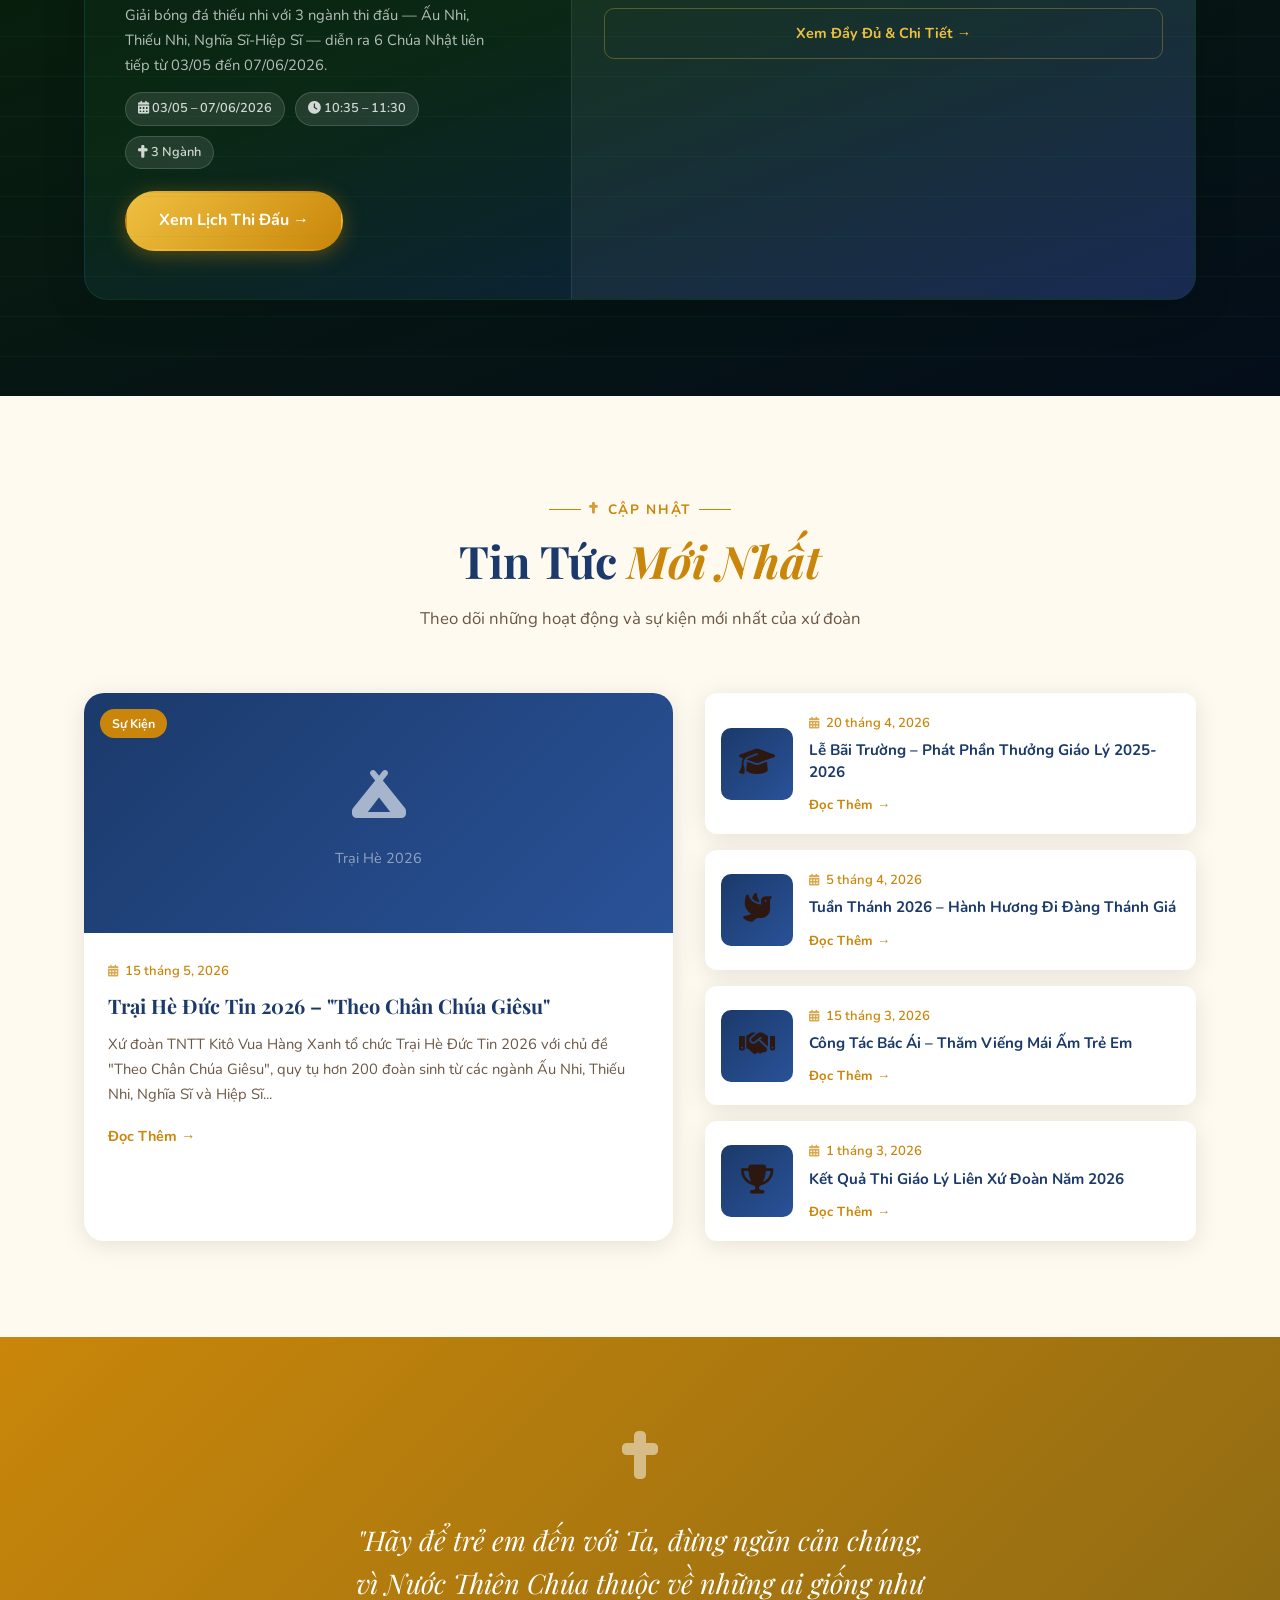
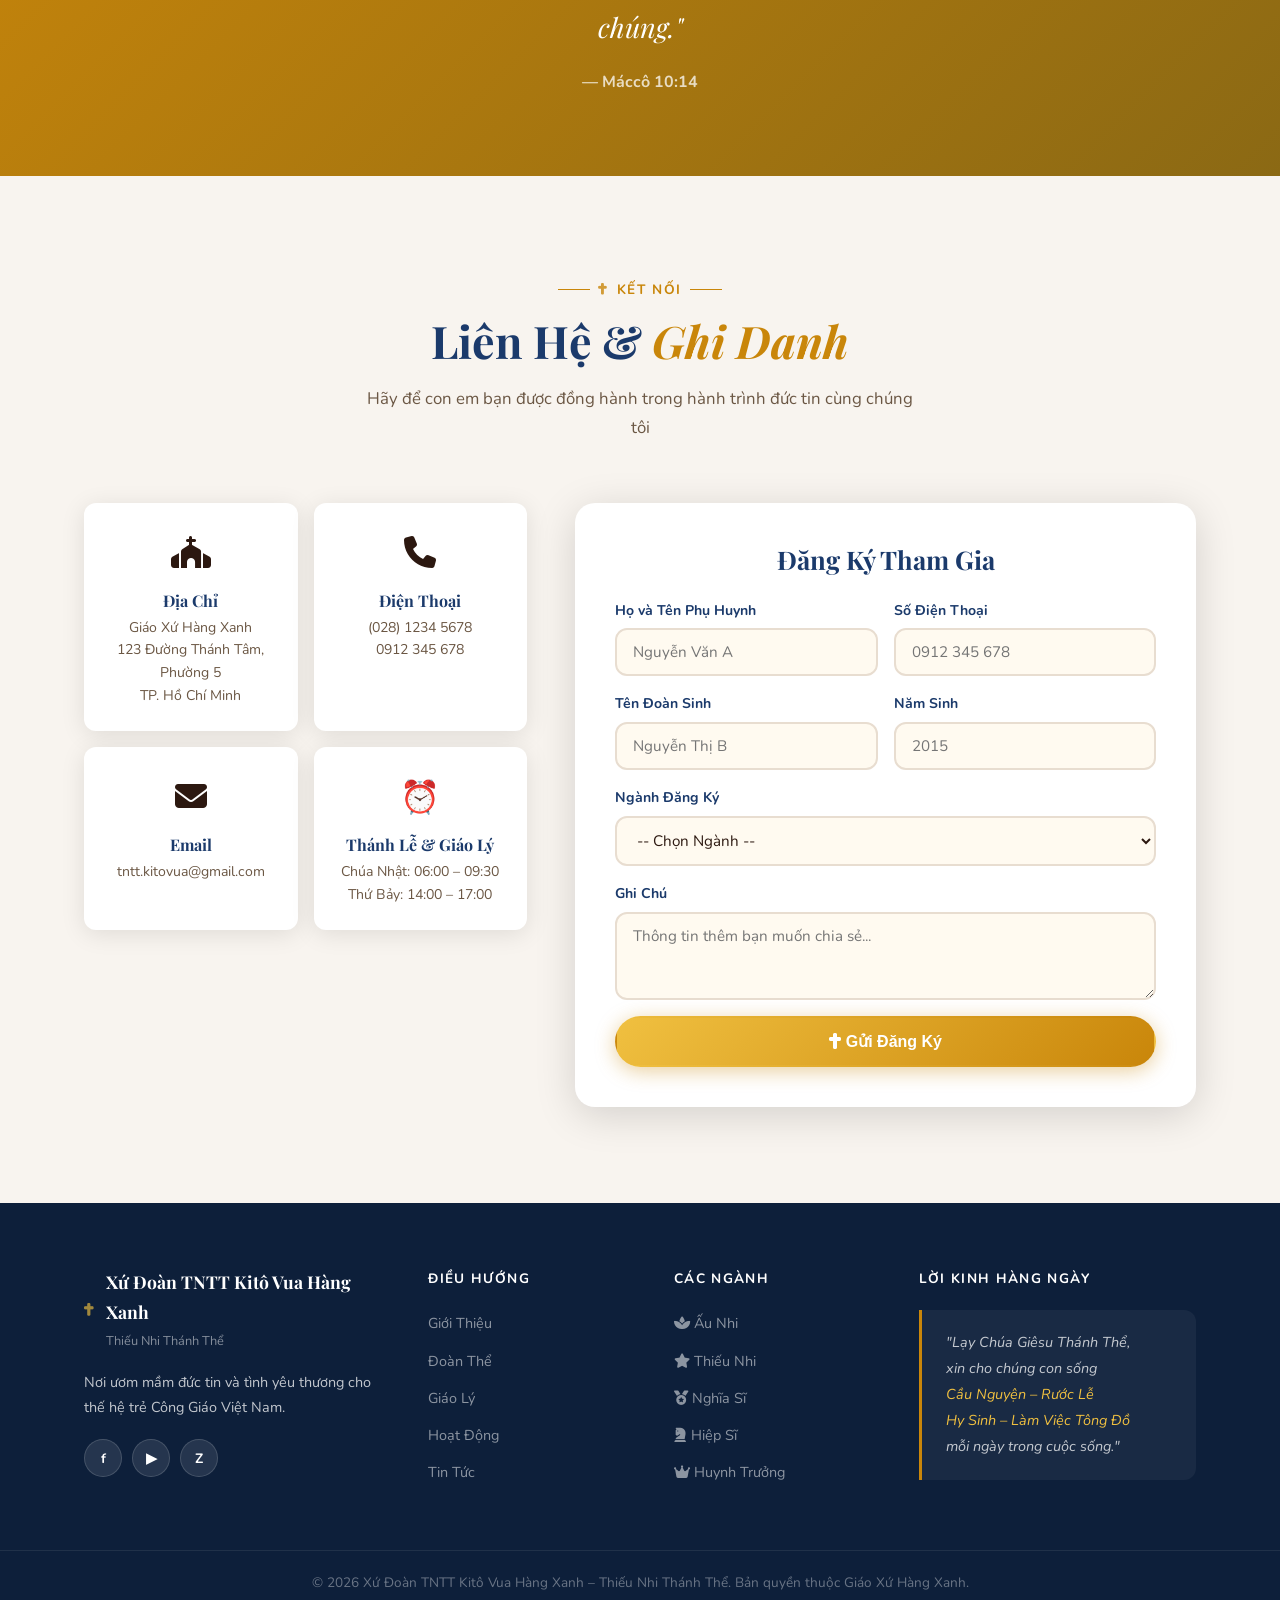
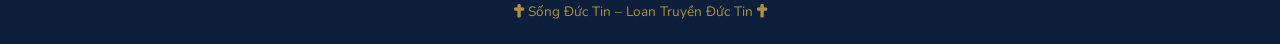
==== commit f8848f73: "fix: correct church and association names across all pages - "Sân Nhà Thờ" → "Sân Nhà Thờ Hàng Xanh"" ====
--- a/index.html
+++ b/index.html
@@ -510,7 +510,7 @@
           <div class="news-body">
             <span class="news-date"><i class="fa-solid fa-calendar-days"></i> 15 tháng 5, 2026</span>
             <h3>Trại Hè Đức Tin 2026 – "Theo Chân Chúa Giêsu"</h3>
-            <p>Xứ đoàn Kitô Vua tổ chức Trại Hè Đức Tin 2026 với chủ đề "Theo Chân Chúa Giêsu", quy tụ hơn 200 đoàn sinh từ các ngành Ấu Nhi, Thiếu Nhi, Nghĩa Sĩ và Hiệp Sĩ...</p>
+            <p>Xứ đoàn TNTT Kitô Vua Hàng Xanh tổ chức Trại Hè Đức Tin 2026 với chủ đề "Theo Chân Chúa Giêsu", quy tụ hơn 200 đoàn sinh từ các ngành Ấu Nhi, Thiếu Nhi, Nghĩa Sĩ và Hiệp Sĩ...</p>
             <a href="#" class="read-more">Đọc Thêm →</a>
           </div>
         </article>
--- a/style.css
+++ b/style.css
@@ -593,30 +593,31 @@
   border-color: rgba(240,192,64,.5);
 }
 
-/* ── Ngành cross badge (CSS-drawn cross, reliable on all devices) ── */
+/* ── Ngành cross badge (cross pattée via clip-path) ── */
 .card-icon-badge {
   width: 62px;
   height: 62px;
   background: var(--sc, rgba(255,255,255,.2));
   border-radius: 14px;
-  display: flex;
-  align-items: center;
-  justify-content: center;
   margin-bottom: 14px;
   box-shadow: 0 4px 20px rgba(0,0,0,.3), inset 0 1px 0 rgba(255,255,255,.22);
   border: 1px solid rgba(255,255,255,.18);
   flex-shrink: 0;
   position: relative;
-}
-.card-icon-badge::before,
-.card-icon-badge::after {
+  overflow: hidden;
+}
+.card-icon-badge::before {
   content: '';
   position: absolute;
+  inset: 12%;
   background: var(--cc, #fbbf24);
-  border-radius: 2px;
-}
-.card-icon-badge::before { width: 58%; height: 18%; top: 41%; left: 21%; }
-.card-icon-badge::after  { width: 18%; height: 64%; top: 18%; left: 41%; }
+  clip-path: polygon(
+    30% 5%,  70% 5%,  60% 40%,
+    95% 30%, 95% 70%, 60% 60%,
+    70% 95%, 30% 95%, 40% 60%,
+    5%  70%, 5%  30%, 40% 40%
+  );
+}
 .card-ribbon {
   display: inline-block;
   background: rgba(255,255,255,.15);
@@ -683,22 +684,20 @@
   box-shadow: 0 0 12px var(--sc, transparent);
 }
 
-/* ── Thánh Giá (corner, CSS-drawn cross via --cc var) ── */
+/* ── Thánh Giá (corner, cross pattée via clip-path) ── */
 .card-cross {
   position: absolute;
   top: 12px; right: 14px;
   width: 18px; height: 18px;
 }
+.card-cross::before {
+  content: '';
+  position: absolute;
+  inset: 12%;
+  background: var(--cc, #fbbf24);
+  clip-path: polygon(30% 5%, 70% 5%, 60% 40%, 95% 30%, 95% 70%, 60% 60%, 70% 95%, 30% 95%, 40% 60%, 5% 70%, 5% 30%, 40% 40%);
+}
 .card-cross-left { right: auto; left: 14px; }
-.card-cross::before,
-.card-cross::after {
-  content: '';
-  position: absolute;
-  background: var(--cc, #fbbf24);
-  border-radius: 2px;
-}
-.card-cross::before { width: 100%; height: 36%; top: 32%; left: 0; }
-.card-cross::after  { width: 36%; height: 100%; top: 0; left: 32%; }
 
 .nganh-abbr {
   display: inline-block;
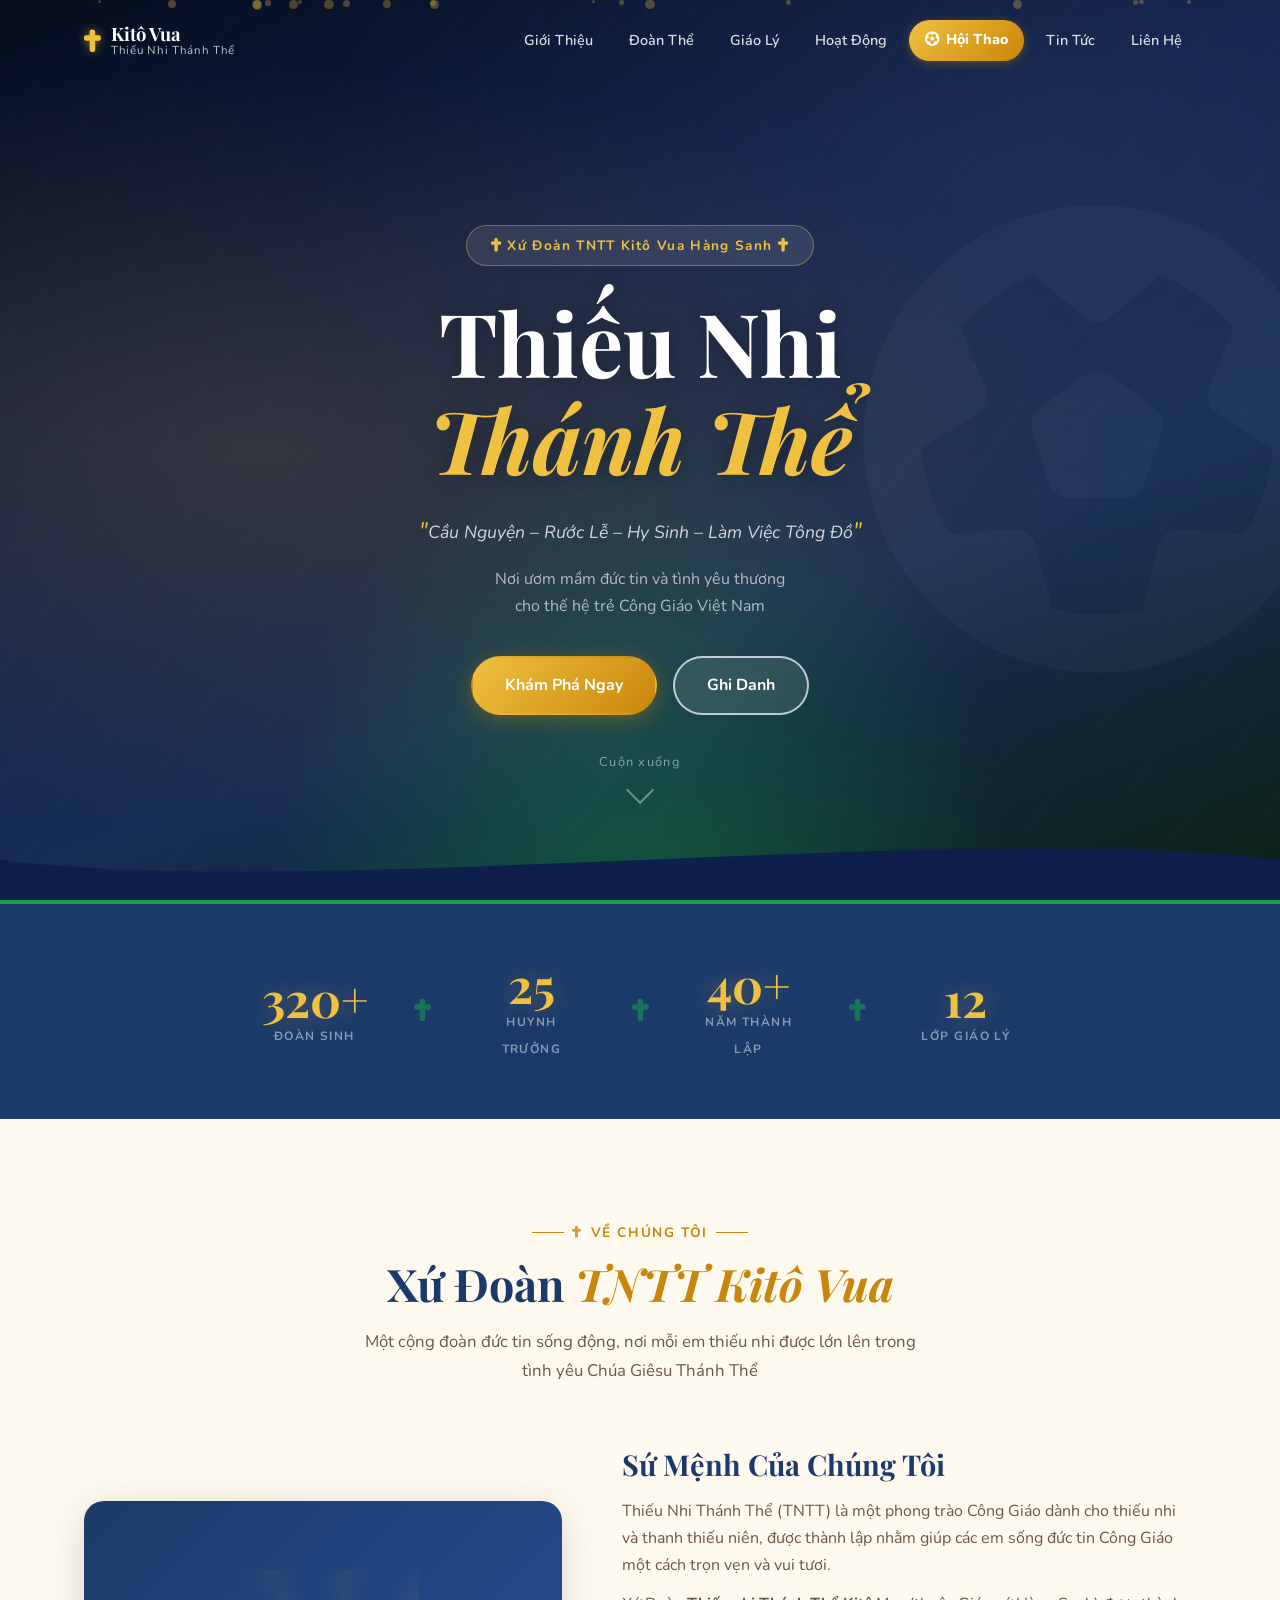
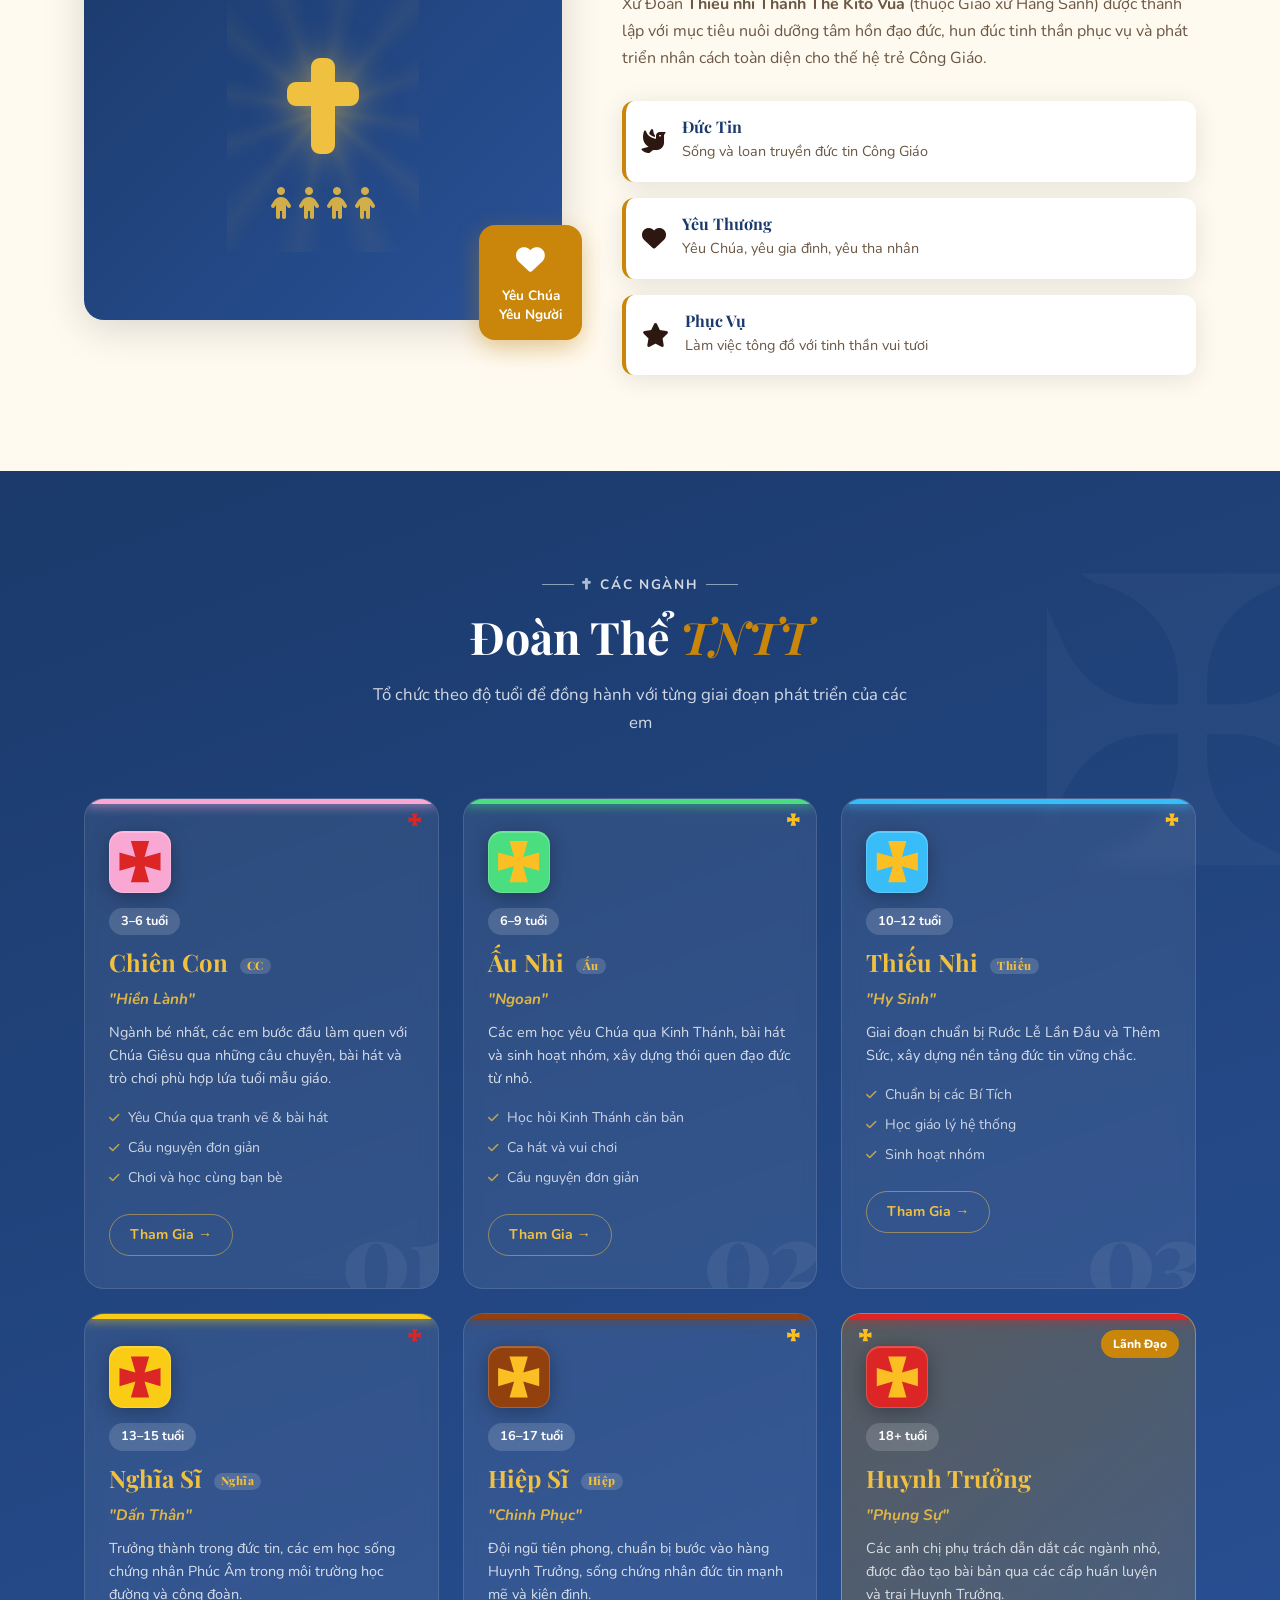
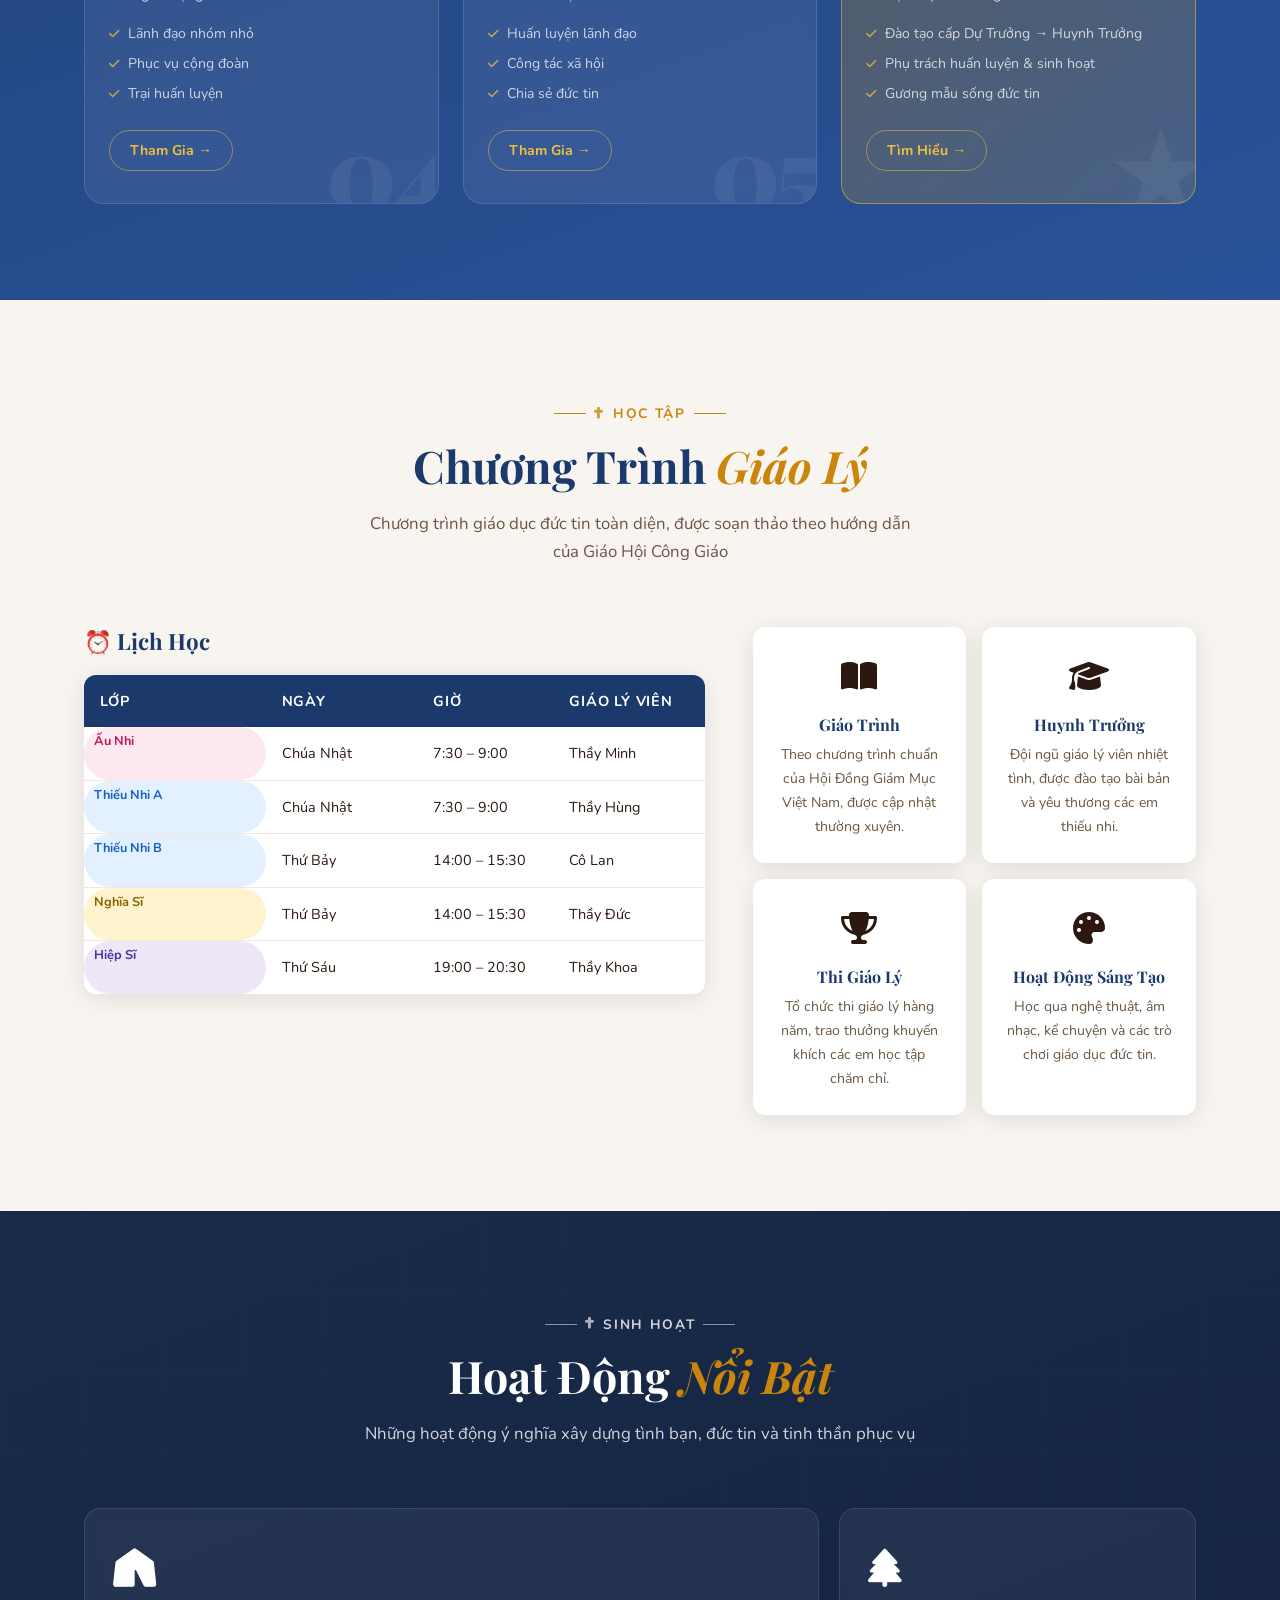
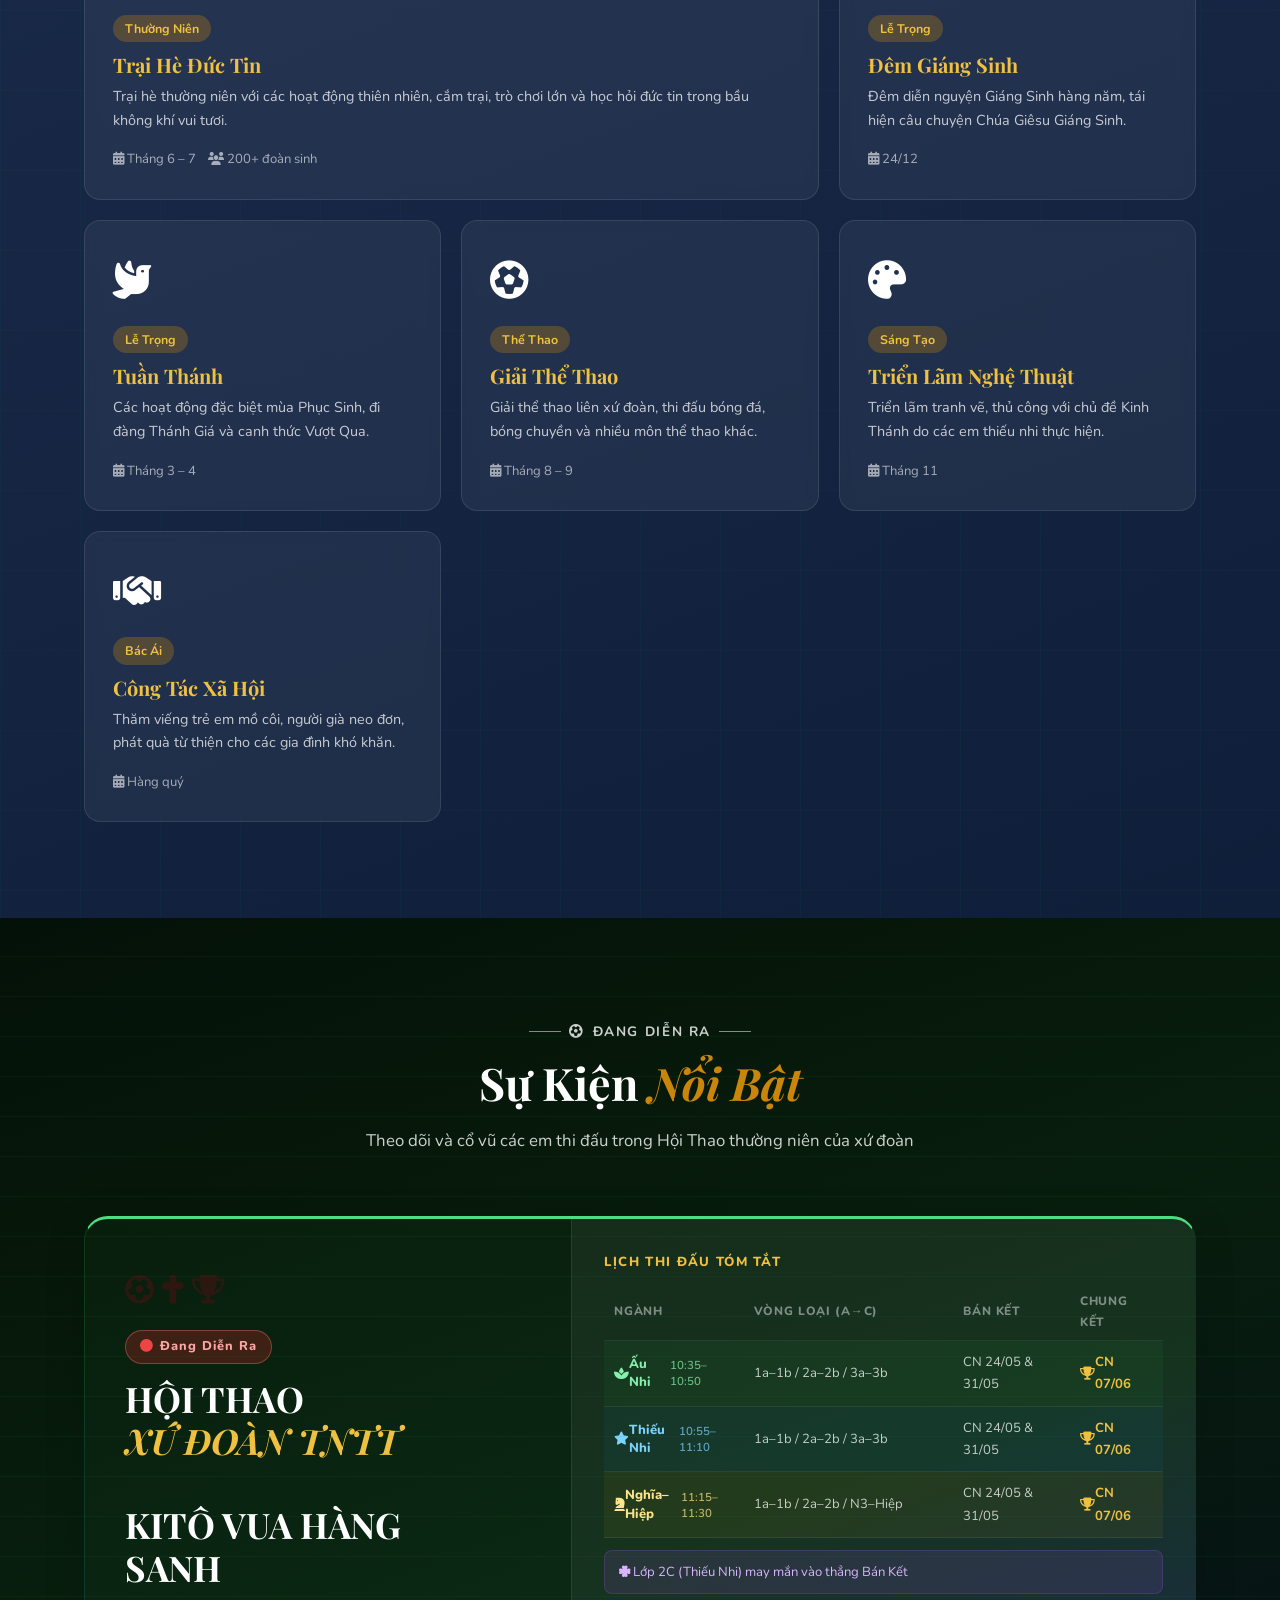
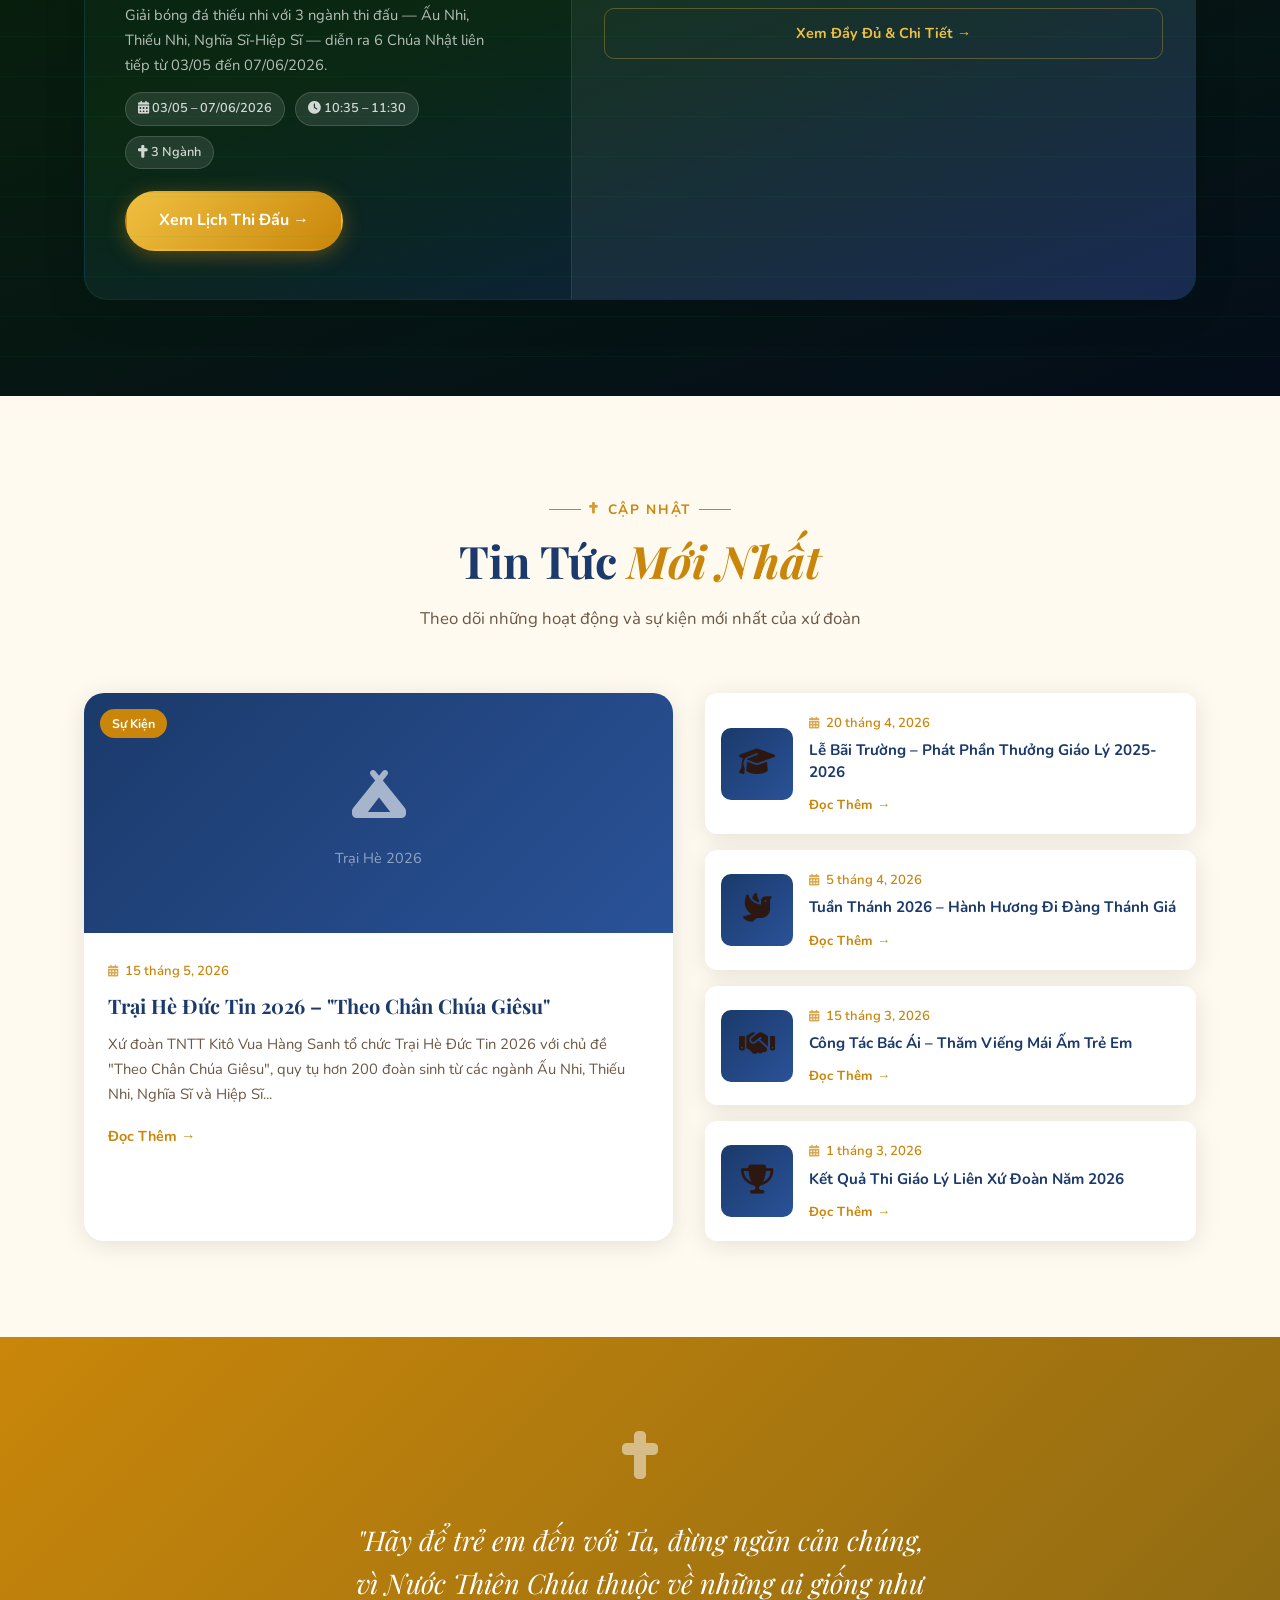
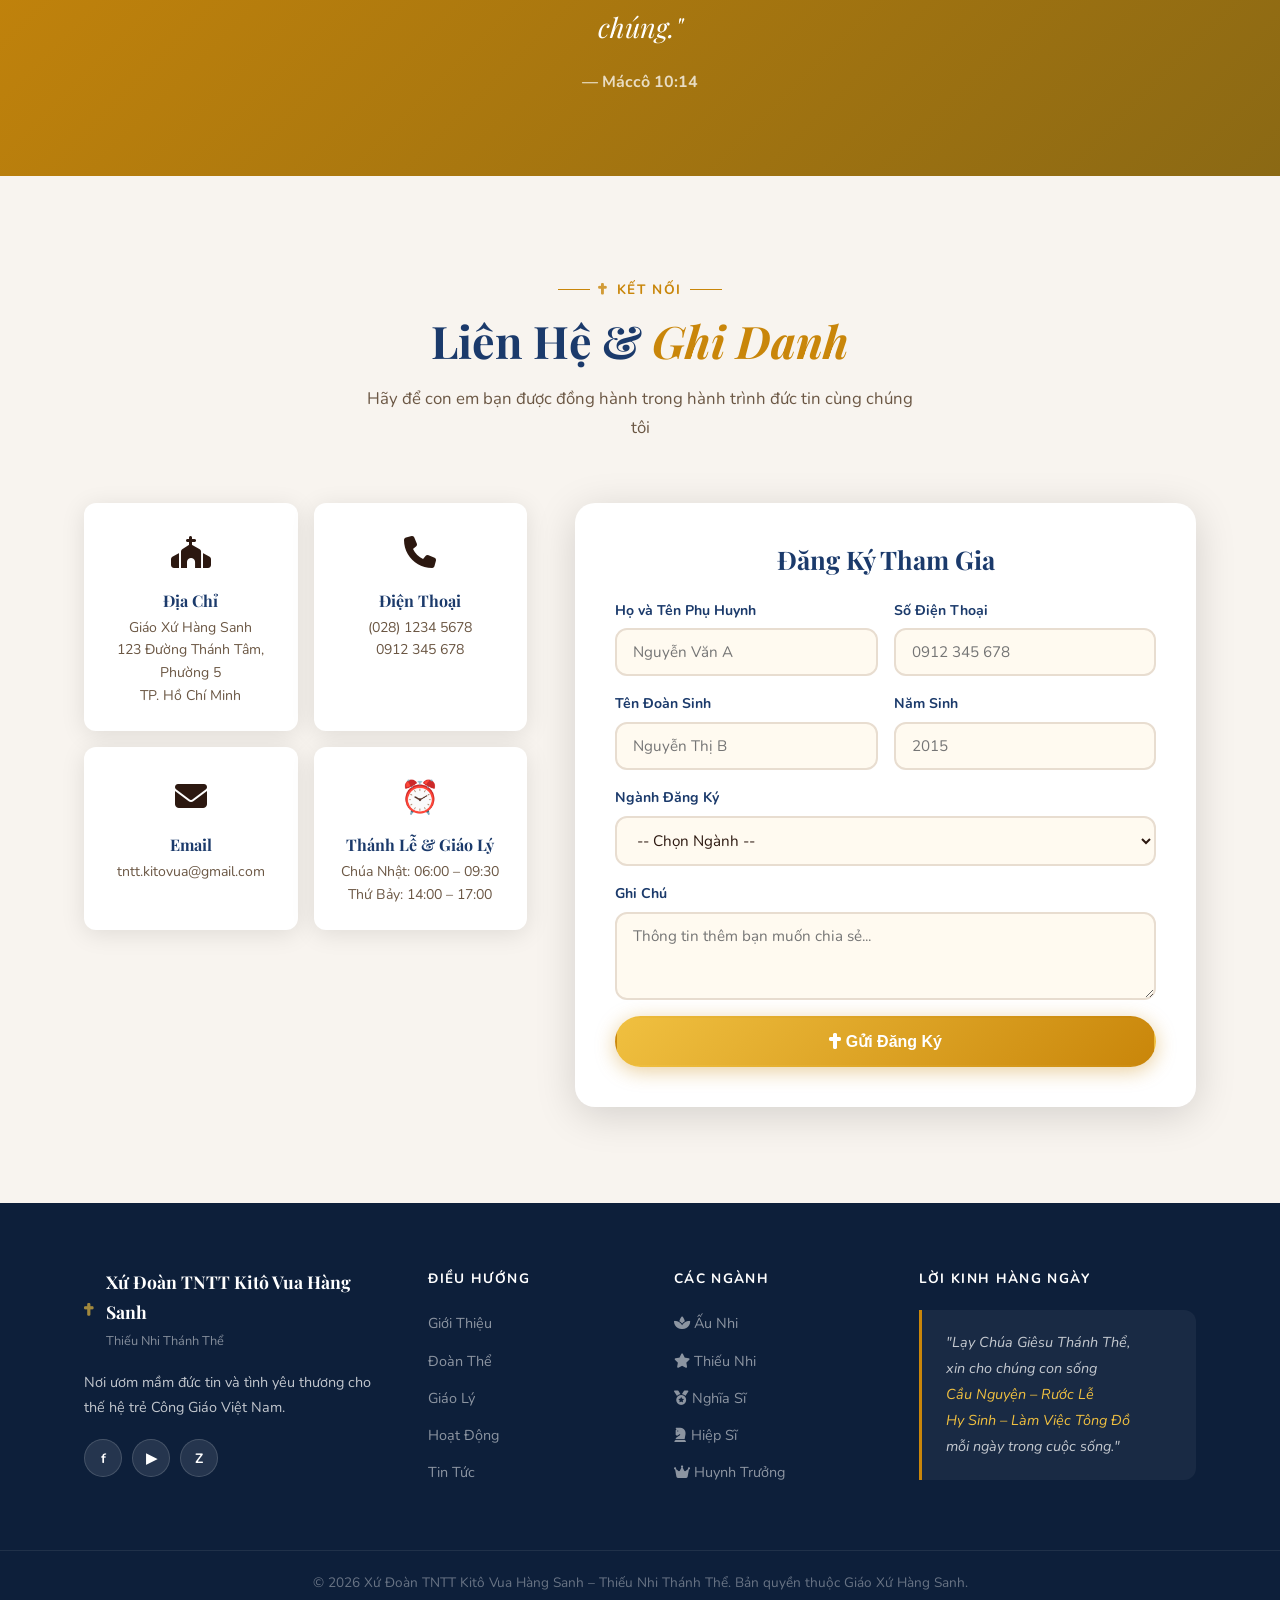
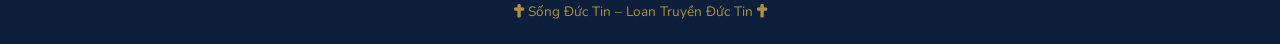
==== commit bdc45034: "Đổi tên Hàng Xanh → Hàng Sanh toàn bộ dự án Thay thế tất cả 24 chỗ (cả chữ thường lẫn IN HOA) trong:" ====
--- a/index.html
+++ b/index.html
@@ -3,7 +3,7 @@
 <head>
   <meta charset="UTF-8" />
   <meta name="viewport" content="width=device-width, initial-scale=1.0" />
-  <title>Thiếu Nhi Thánh Thể – Xứ Đoàn TNTT Kitô Vua Hàng Xanh</title>
+  <title>Thiếu Nhi Thánh Thể – Xứ Đoàn TNTT Kitô Vua Hàng Sanh</title>
   <link rel="preconnect" href="https://fonts.googleapis.com" />
   <link rel="preconnect" href="https://fonts.gstatic.com" crossorigin />
   <link href="https://fonts.googleapis.com/css2?family=Playfair+Display:ital,wght@0,600;0,700;1,600&family=Nunito:wght@400;600;700;800&display=swap" rel="stylesheet" />
@@ -42,7 +42,7 @@
     <div class="hero-particles" id="particles"></div>
     <div class="hero-ball-bg" aria-hidden="true"><i class="fa-solid fa-futbol"></i></div>
     <div class="hero-content">
-      <div class="hero-badge"><i class="fa-solid fa-cross"></i> Xứ Đoàn TNTT Kitô Vua Hàng Xanh <i class="fa-solid fa-cross"></i></div>
+      <div class="hero-badge"><i class="fa-solid fa-cross"></i> Xứ Đoàn TNTT Kitô Vua Hàng Sanh <i class="fa-solid fa-cross"></i></div>
       <h1 class="hero-title">
         Thiếu Nhi<br />
         <em>Thánh Thể</em>
@@ -128,7 +128,7 @@
             được thành lập nhằm giúp các em sống đức tin Công Giáo một cách trọn vẹn và vui tươi.
           </p>
           <p>
-            Xứ Đoàn <strong>Thiếu nhi Thánh Thể Kitô Vua</strong> (thuộc Giáo xứ Hàng Xanh) được thành lập với mục tiêu nuôi dưỡng tâm hồn đạo đức,
+            Xứ Đoàn <strong>Thiếu nhi Thánh Thể Kitô Vua</strong> (thuộc Giáo xứ Hàng Sanh) được thành lập với mục tiêu nuôi dưỡng tâm hồn đạo đức,
             hun đúc tinh thần phục vụ và phát triển nhân cách toàn diện cho thế hệ trẻ Công Giáo.
           </p>
           <div class="about-values">
@@ -446,7 +446,7 @@
             <span><i class="fa-solid fa-futbol"></i></span><span><i class="fa-solid fa-cross"></i></span><span><i class="fa-solid fa-trophy"></i></span>
           </div>
           <div class="sk-badge-live"><i class="fa-solid fa-circle" style="color:#ef4444"></i> Đang Diễn Ra</div>
-          <h3 class="sk-title">HỘI THAO<br /><em>XỨ ĐOÀN TNTT</em><br />KITÔ VUA HÀNG XANH</h3>
+          <h3 class="sk-title">HỘI THAO<br /><em>XỨ ĐOÀN TNTT</em><br />KITÔ VUA HÀNG SANH</h3>
           <p class="sk-desc">Giải bóng đá thiếu nhi với 3 ngành thi đấu — Ấu Nhi, Thiếu Nhi, Nghĩa Sĩ-Hiệp Sĩ — diễn ra 6 Chúa Nhật liên tiếp từ 03/05 đến 07/06/2026.</p>
           <div class="sk-meta">
             <span><i class="fa-solid fa-calendar-days"></i> 03/05 – 07/06/2026</span>
@@ -510,7 +510,7 @@
           <div class="news-body">
             <span class="news-date"><i class="fa-solid fa-calendar-days"></i> 15 tháng 5, 2026</span>
             <h3>Trại Hè Đức Tin 2026 – "Theo Chân Chúa Giêsu"</h3>
-            <p>Xứ đoàn TNTT Kitô Vua Hàng Xanh tổ chức Trại Hè Đức Tin 2026 với chủ đề "Theo Chân Chúa Giêsu", quy tụ hơn 200 đoàn sinh từ các ngành Ấu Nhi, Thiếu Nhi, Nghĩa Sĩ và Hiệp Sĩ...</p>
+            <p>Xứ đoàn TNTT Kitô Vua Hàng Sanh tổ chức Trại Hè Đức Tin 2026 với chủ đề "Theo Chân Chúa Giêsu", quy tụ hơn 200 đoàn sinh từ các ngành Ấu Nhi, Thiếu Nhi, Nghĩa Sĩ và Hiệp Sĩ...</p>
             <a href="#" class="read-more">Đọc Thêm →</a>
           </div>
         </article>
@@ -587,7 +587,7 @@
           <div class="contact-card">
             <div class="contact-icon"><i class="fa-solid fa-church"></i></div>
             <h4>Địa Chỉ</h4>
-            <p>Giáo Xứ Hàng Xanh<br />123 Đường Thánh Tâm, Phường 5<br />TP. Hồ Chí Minh</p>
+            <p>Giáo Xứ Hàng Sanh<br />123 Đường Thánh Tâm, Phường 5<br />TP. Hồ Chí Minh</p>
           </div>
           <div class="contact-card">
             <div class="contact-icon"><i class="fa-solid fa-phone"></i></div>
@@ -660,7 +660,7 @@
           <div class="footer-logo">
             <span class="logo-cross-lg"><i class="fa-solid fa-cross"></i></span>
             <div>
-              <strong>Xứ Đoàn TNTT Kitô Vua Hàng Xanh</strong>
+              <strong>Xứ Đoàn TNTT Kitô Vua Hàng Sanh</strong>
               <span>Thiếu Nhi Thánh Thể</span>
             </div>
           </div>
@@ -707,7 +707,7 @@
     </div>
     <div class="footer-bottom">
       <div class="container">
-        <p>© 2026 Xứ Đoàn TNTT Kitô Vua Hàng Xanh – Thiếu Nhi Thánh Thể. Bản quyền thuộc Giáo Xứ Hàng Xanh.</p>
+        <p>© 2026 Xứ Đoàn TNTT Kitô Vua Hàng Sanh – Thiếu Nhi Thánh Thể. Bản quyền thuộc Giáo Xứ Hàng Sanh.</p>
         <p class="footer-motto"><i class="fa-solid fa-cross"></i> Sống Đức Tin – Loan Truyền Đức Tin <i class="fa-solid fa-cross"></i></p>
       </div>
     </div>
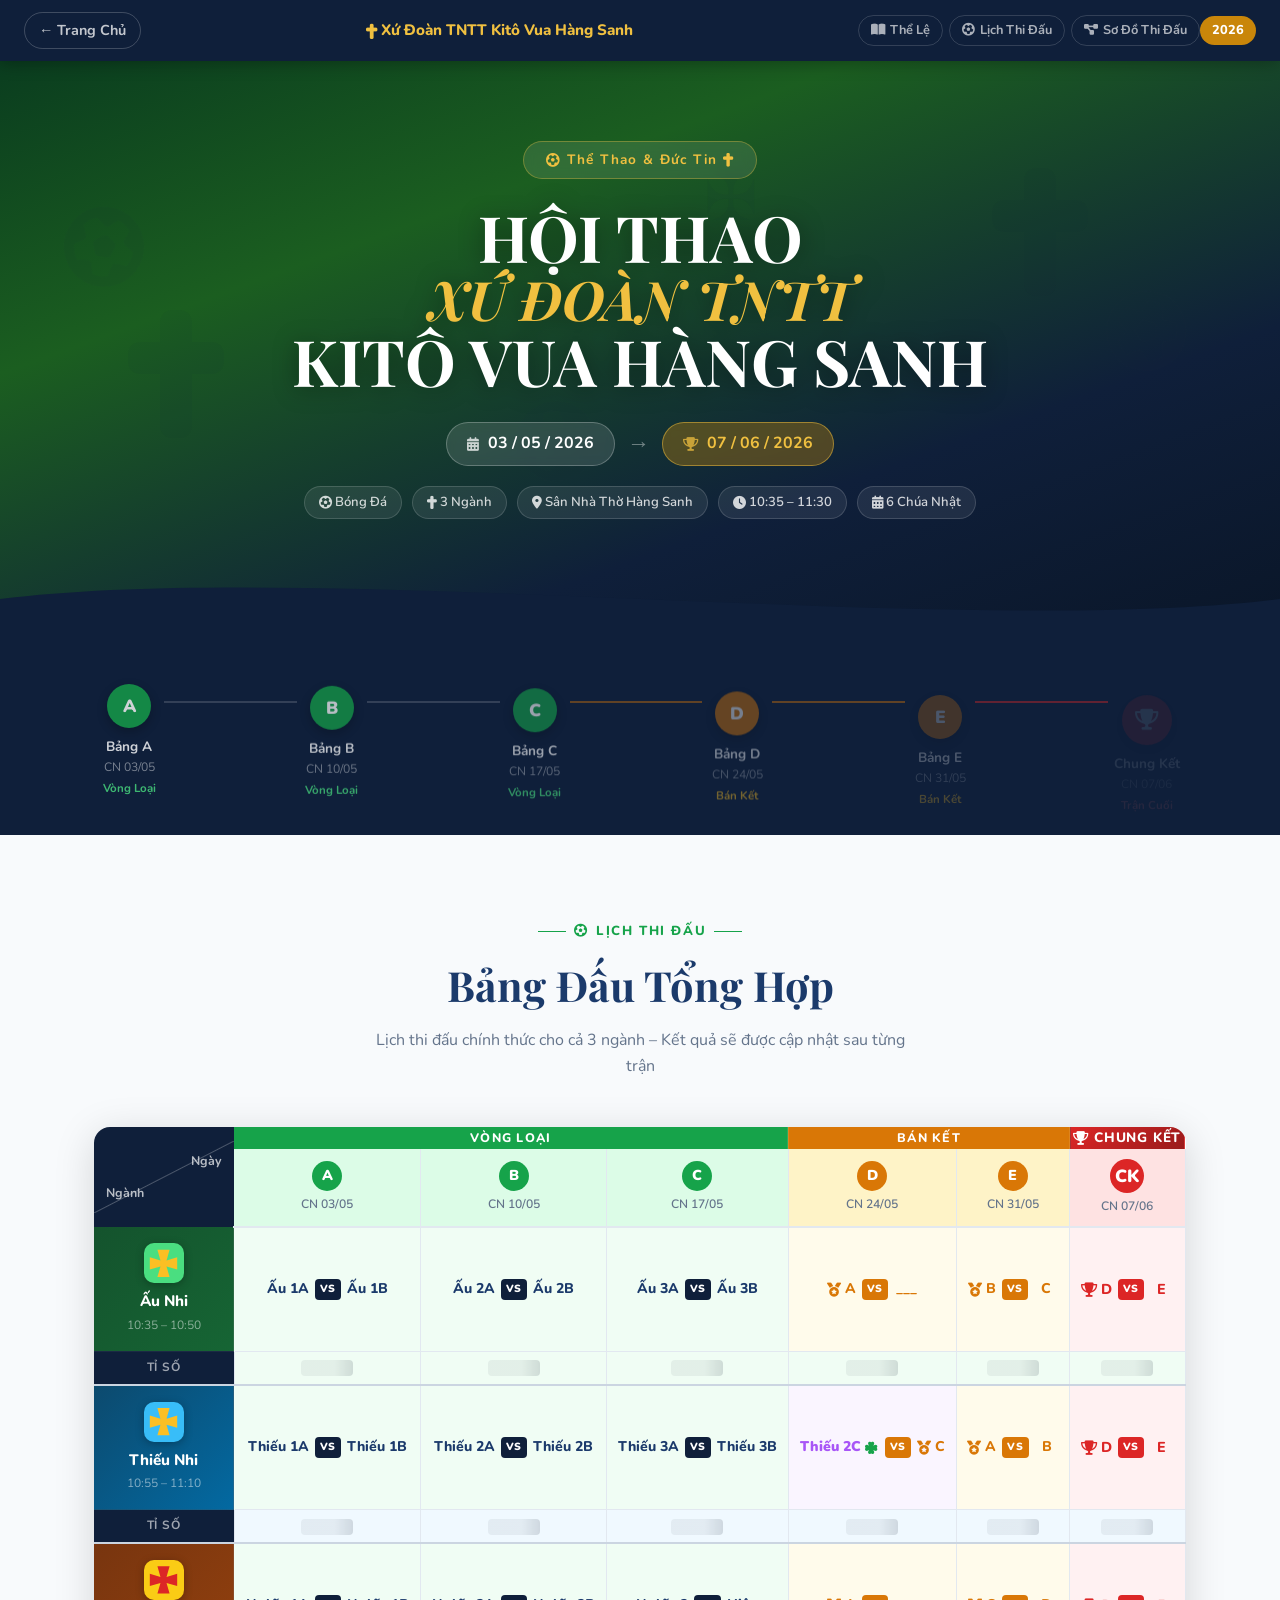
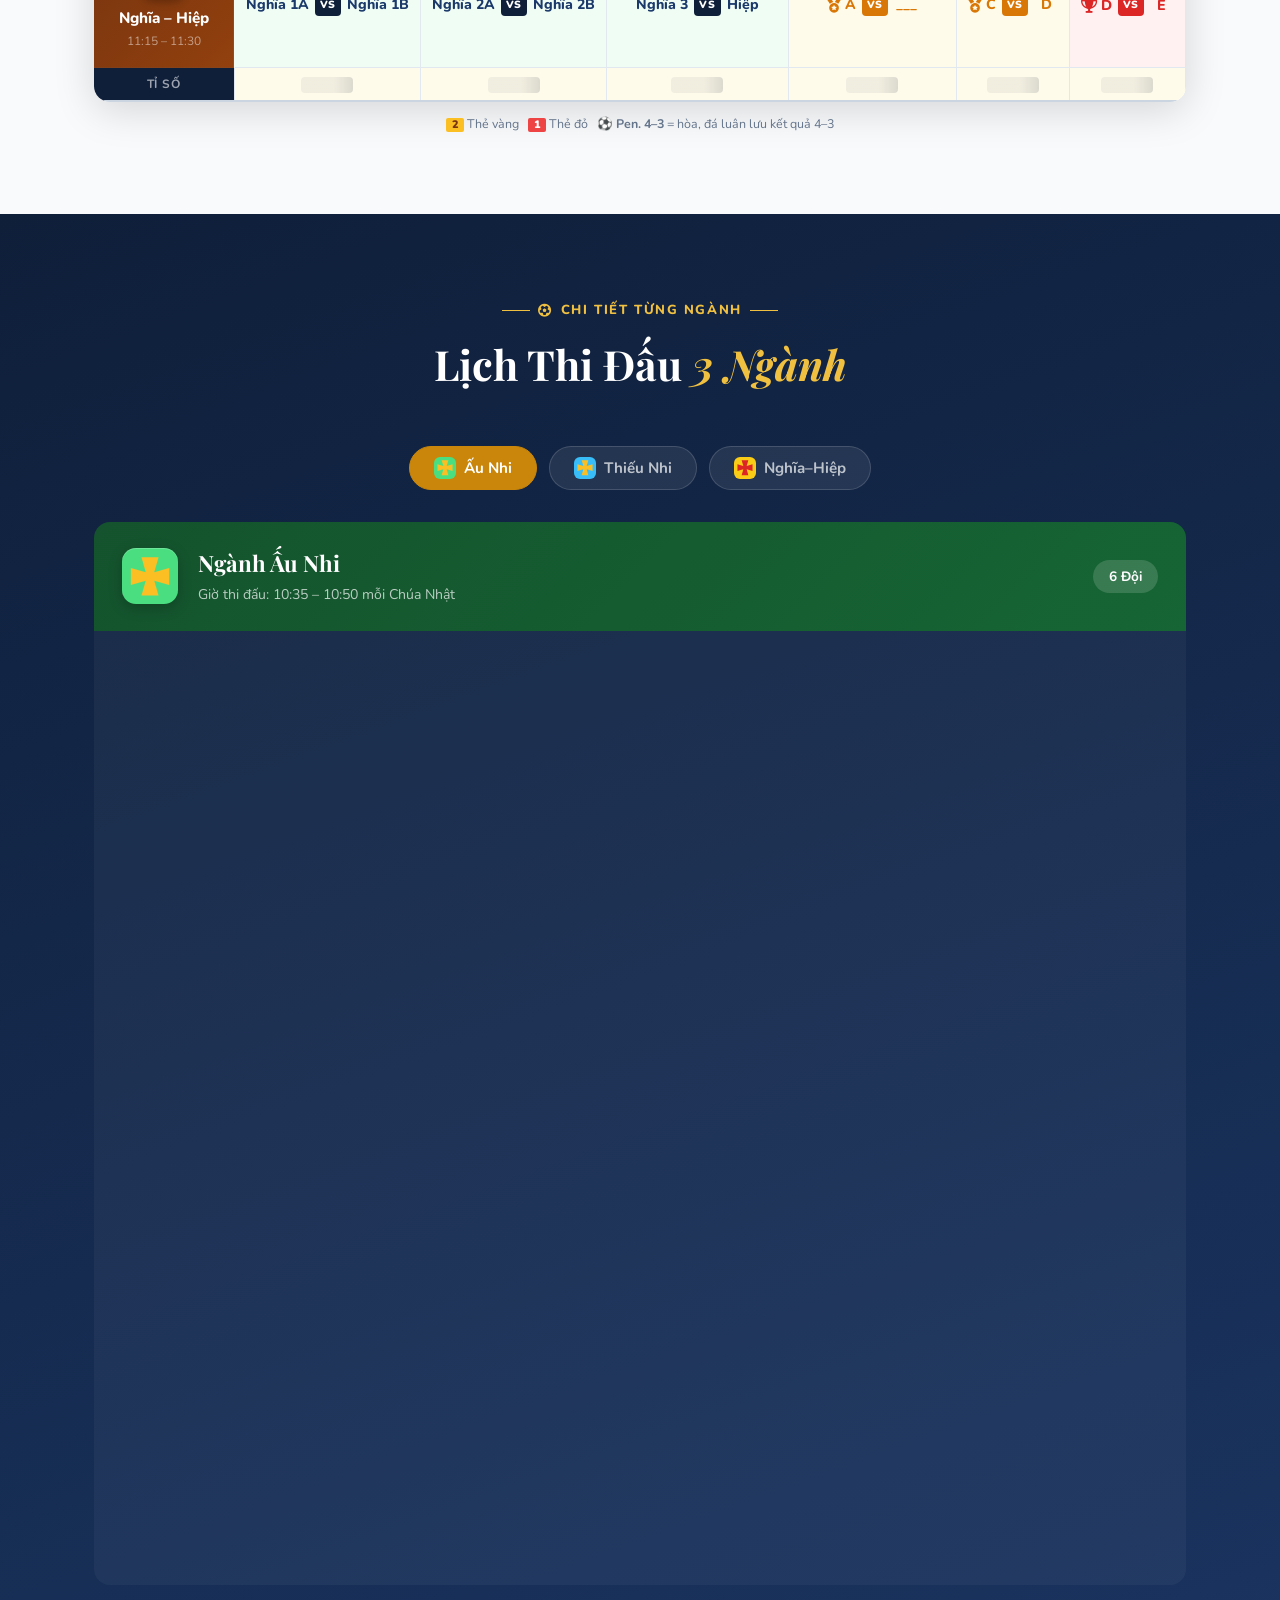
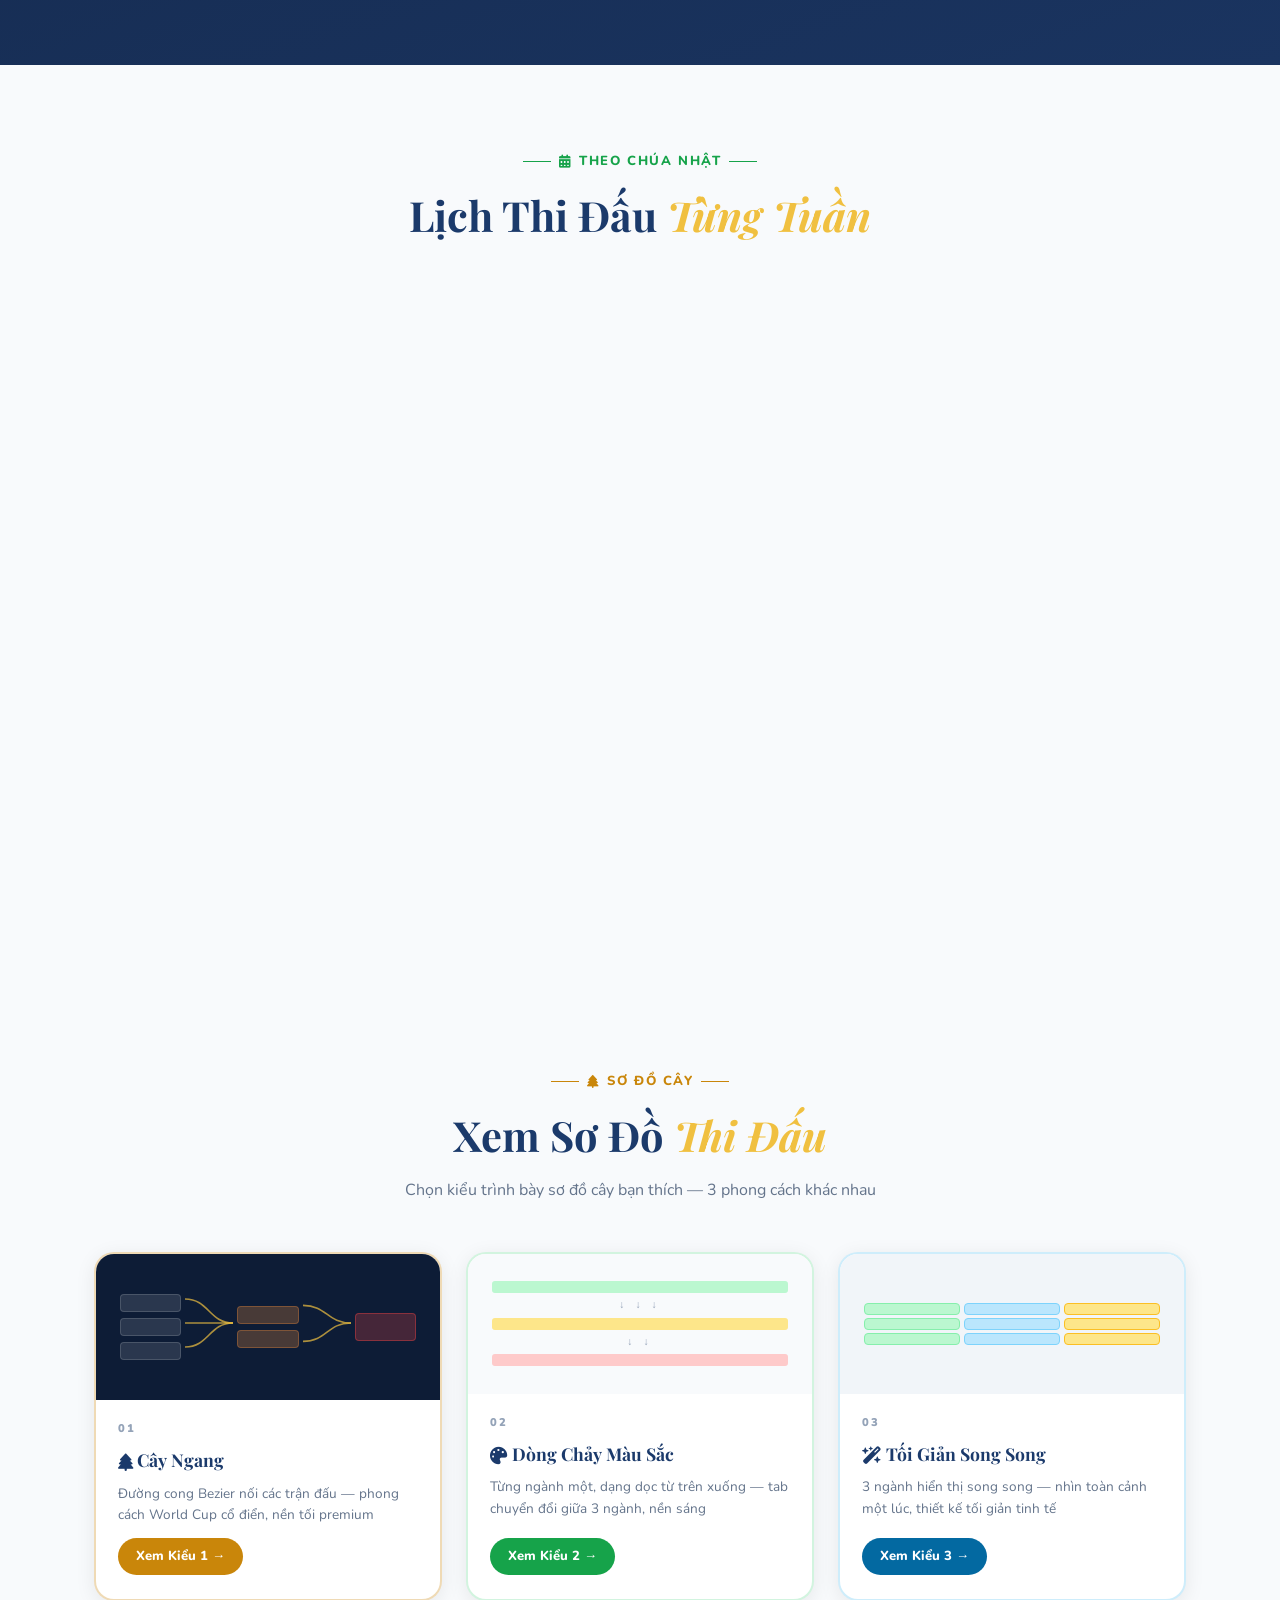
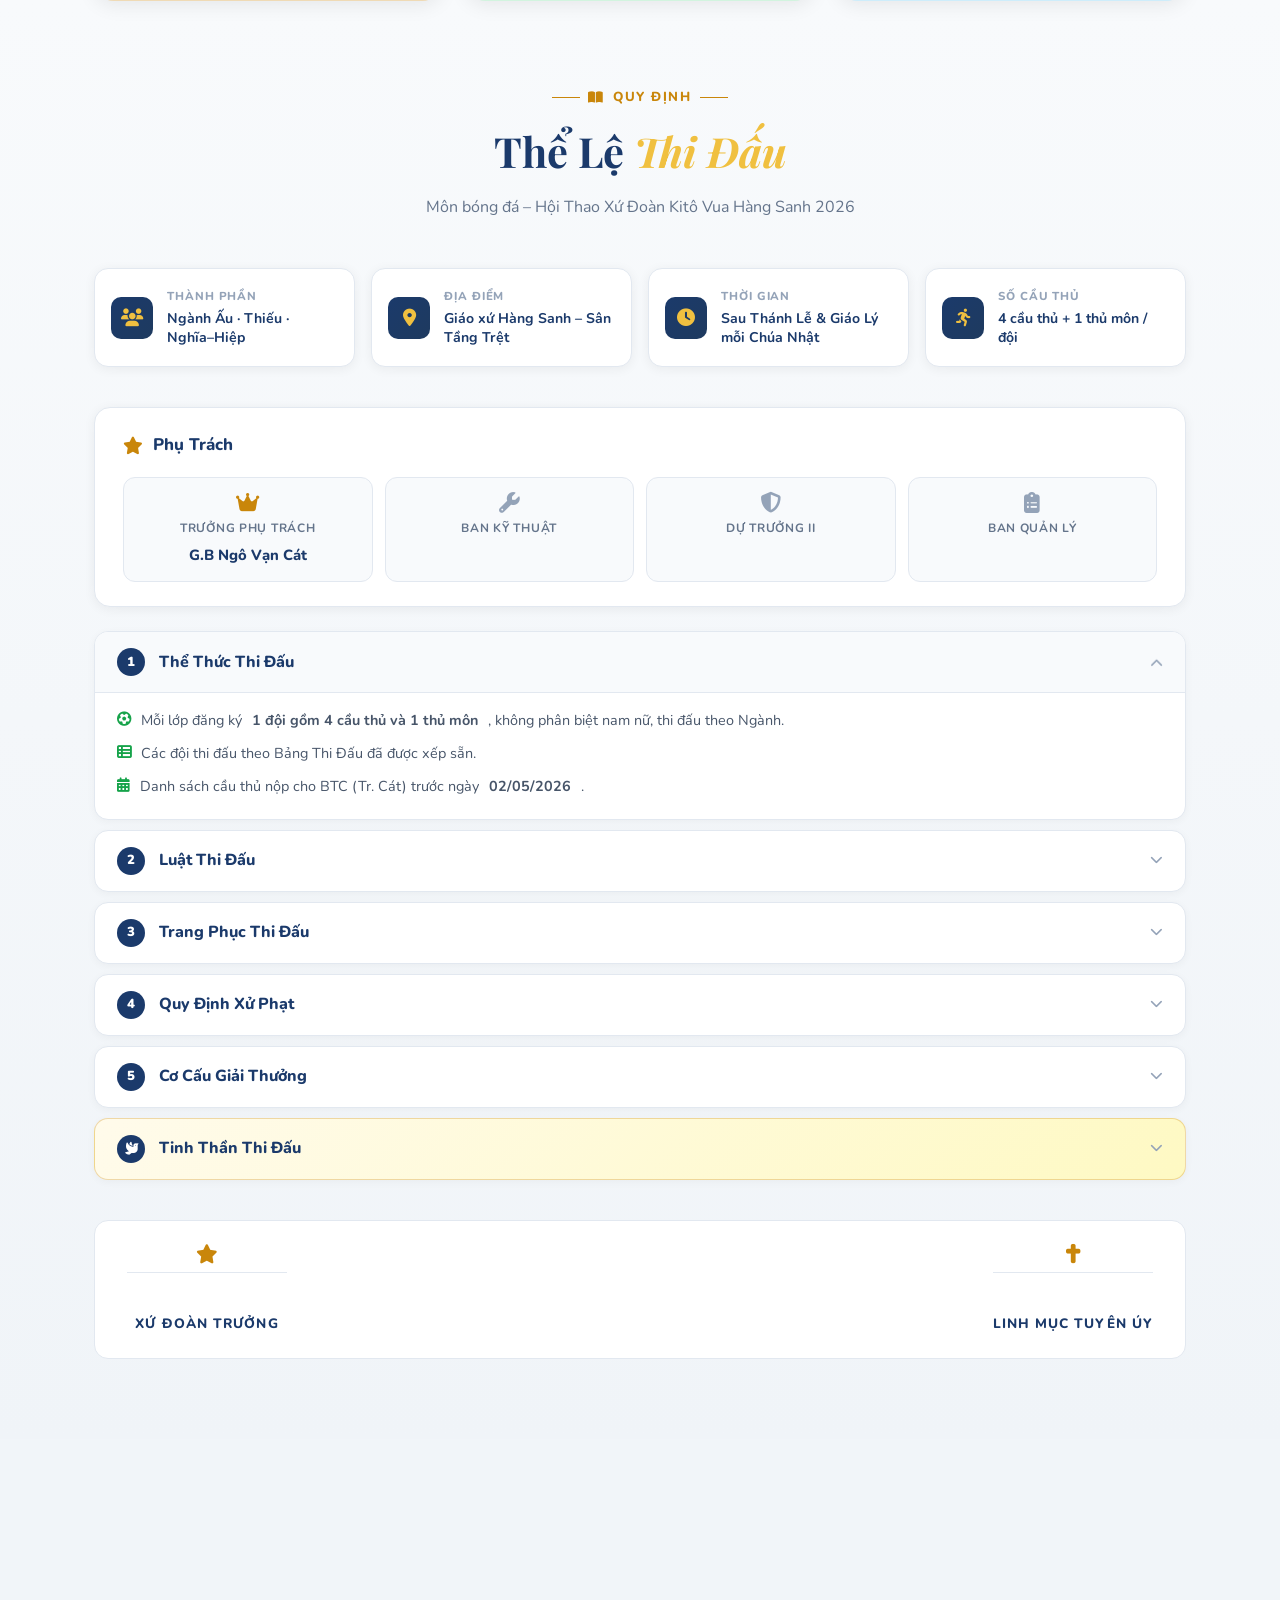
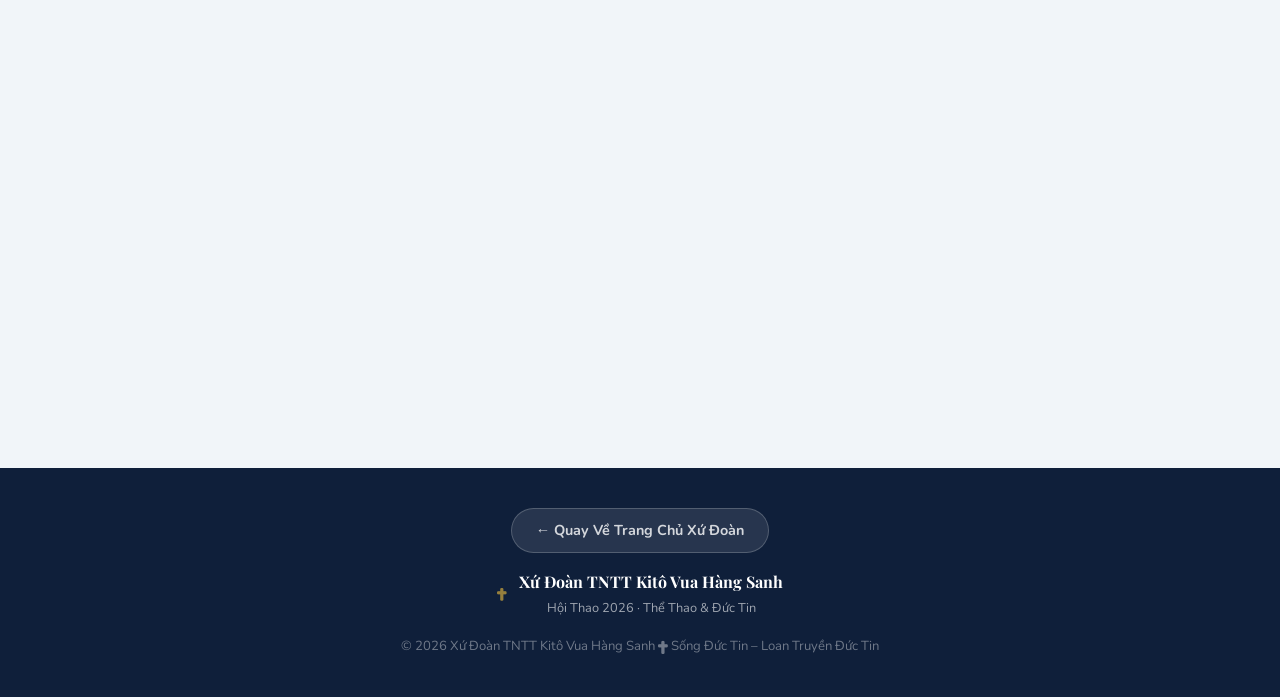
==== commit 10db5e05: "Favicon, Xứ Đoàn prefix, redirect index→hoithao, sơ đồ thi đấu link - Thêm favicon logo_phong_trao.j" ====
--- a/index.html
+++ b/index.html
@@ -2,6 +2,8 @@
 <html lang="vi">
 <head>
   <meta charset="UTF-8" />
+  <meta http-equiv="refresh" content="0; url=hoithao.html" />
+  <link rel="icon" type="image/jpeg" href="http://giaoly.edu.vn/tabor/assets/images/logo_phong_trao.jpg"/>
   <meta name="viewport" content="width=device-width, initial-scale=1.0" />
   <title>Thiếu Nhi Thánh Thể – Xứ Đoàn TNTT Kitô Vua Hàng Sanh</title>
   <link rel="preconnect" href="https://fonts.googleapis.com" />
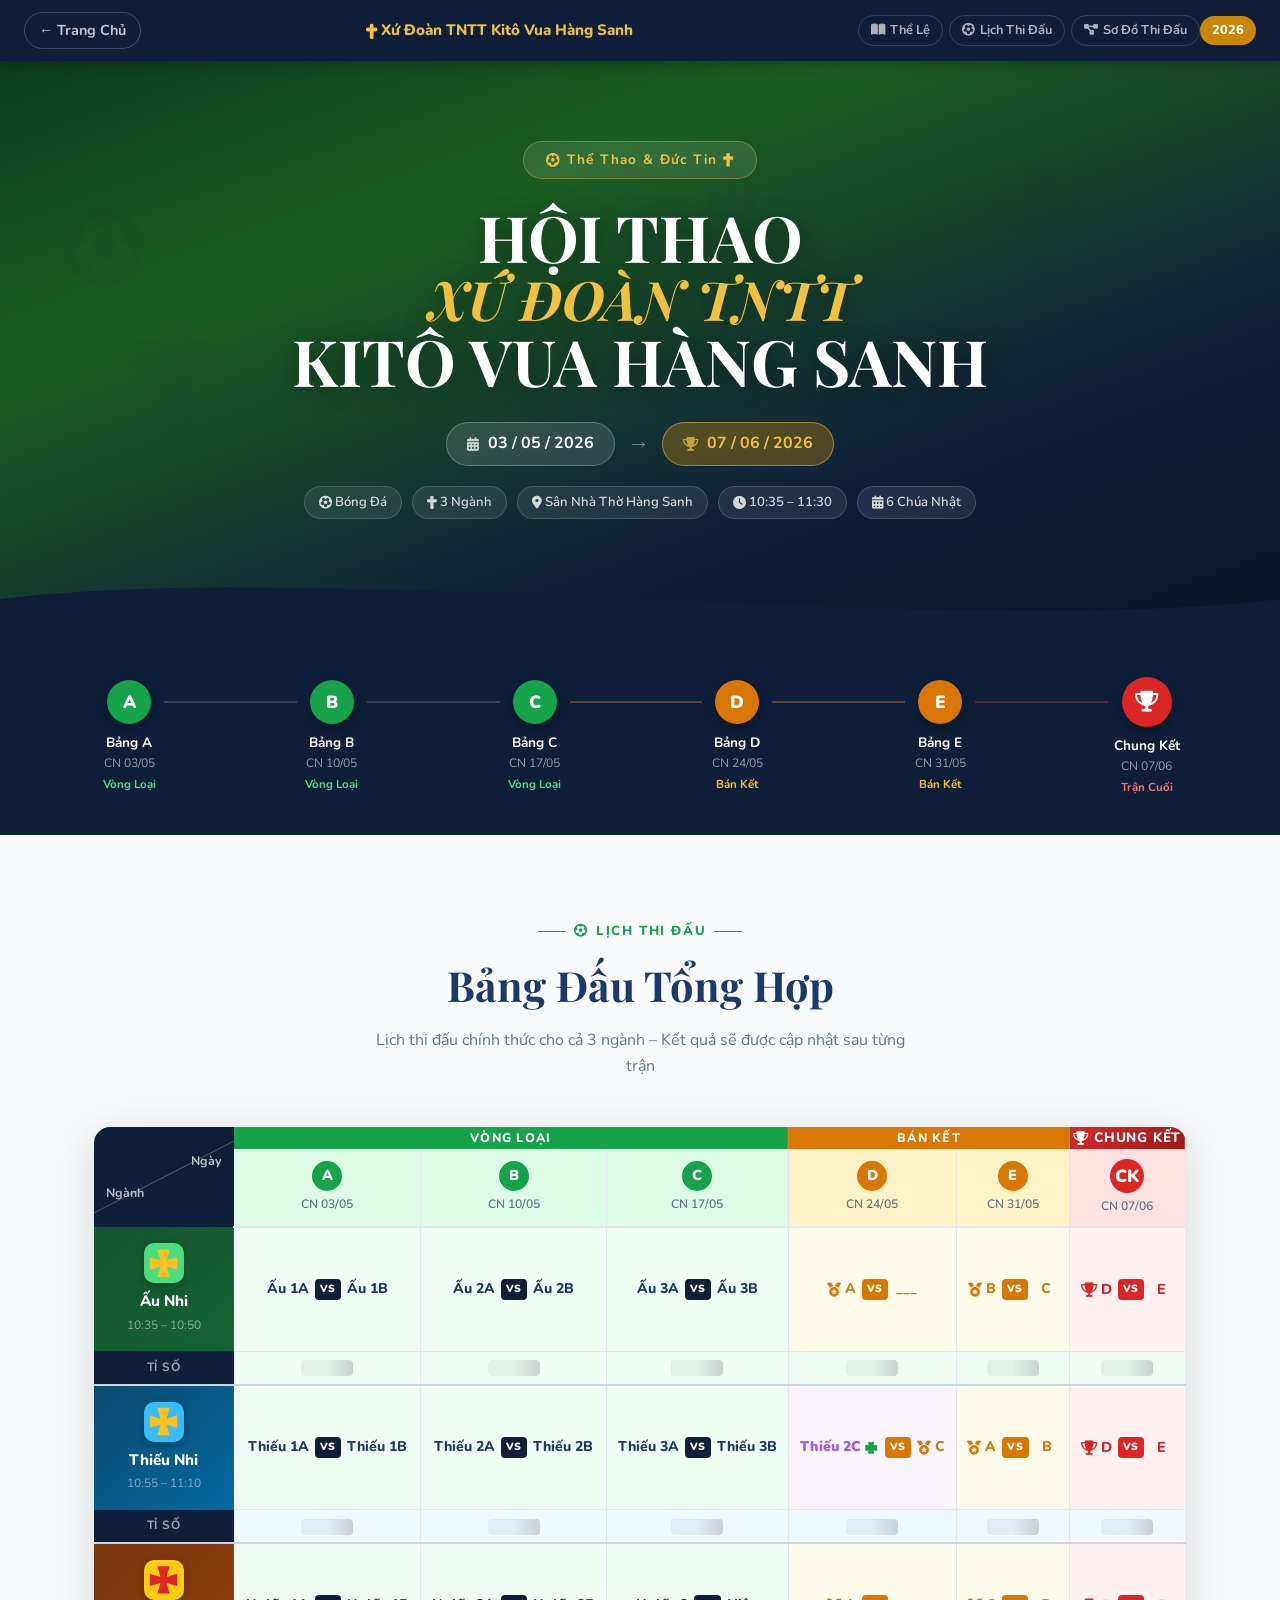
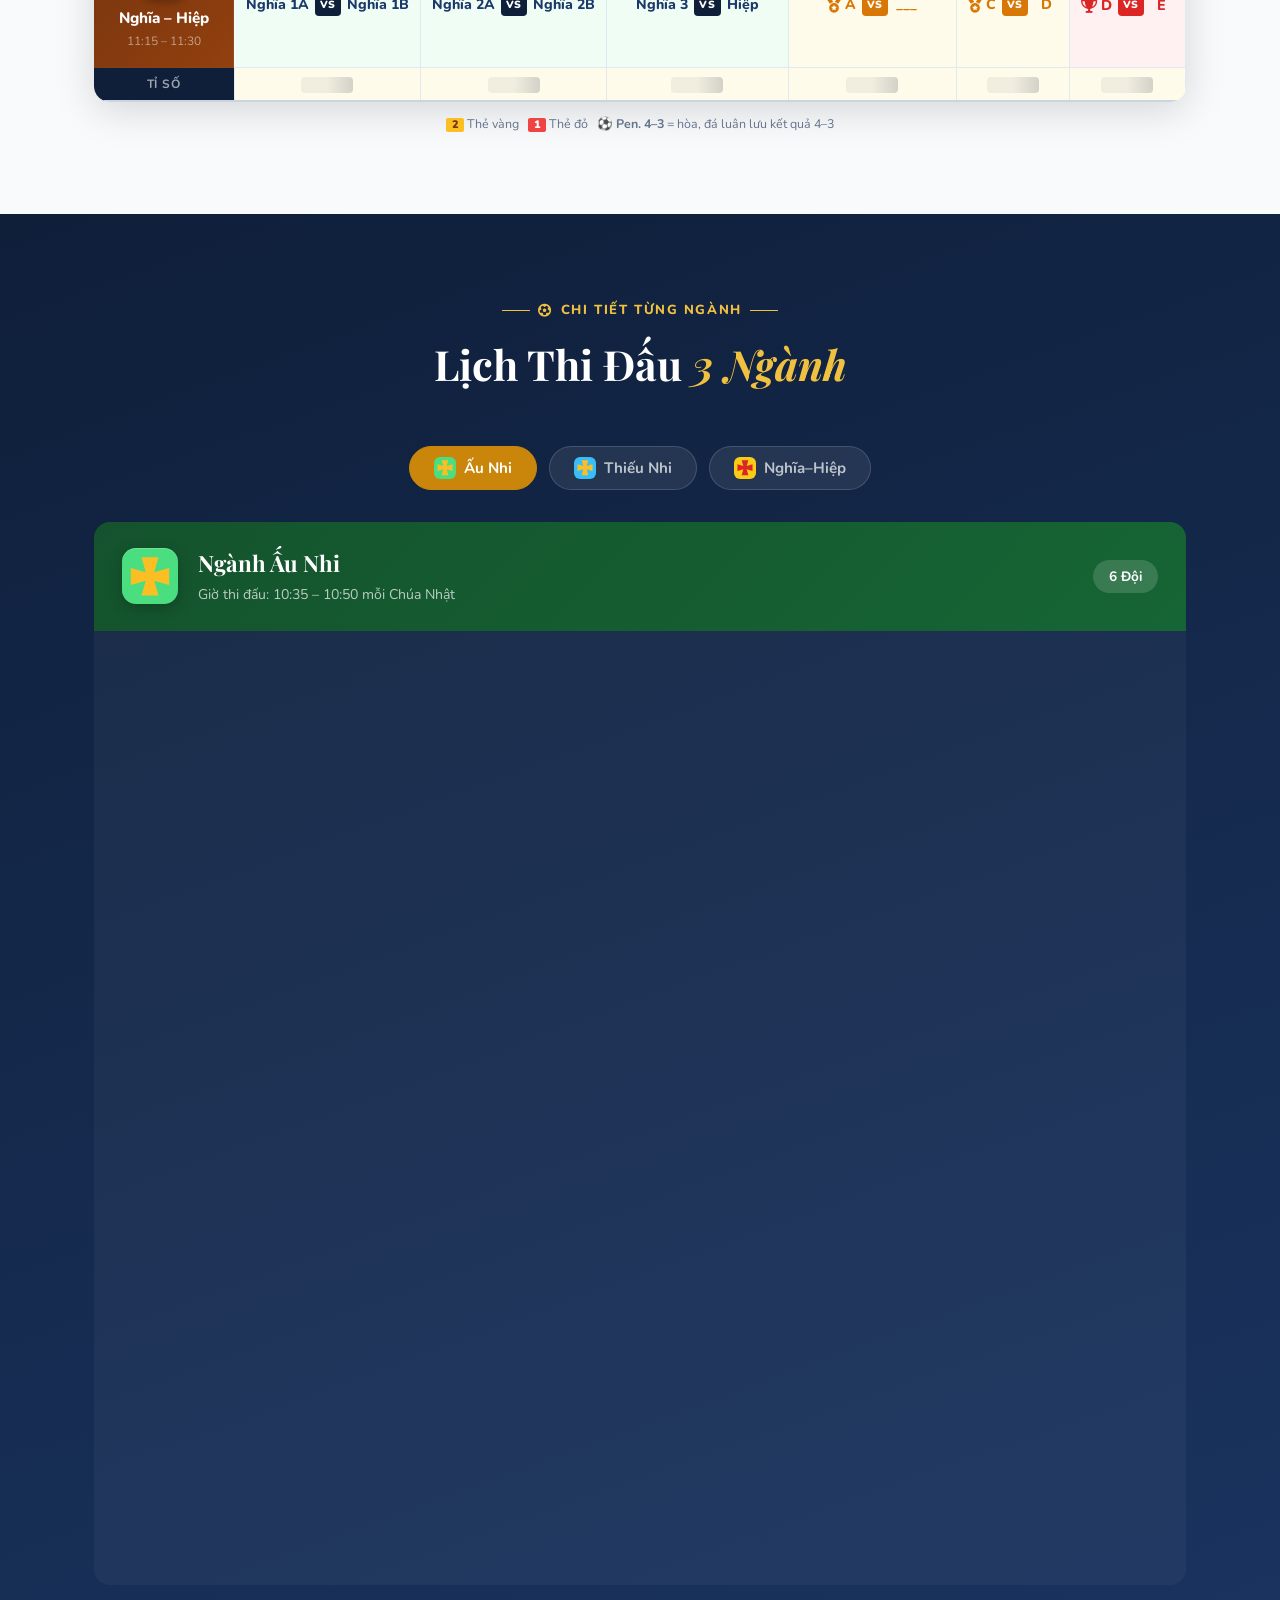
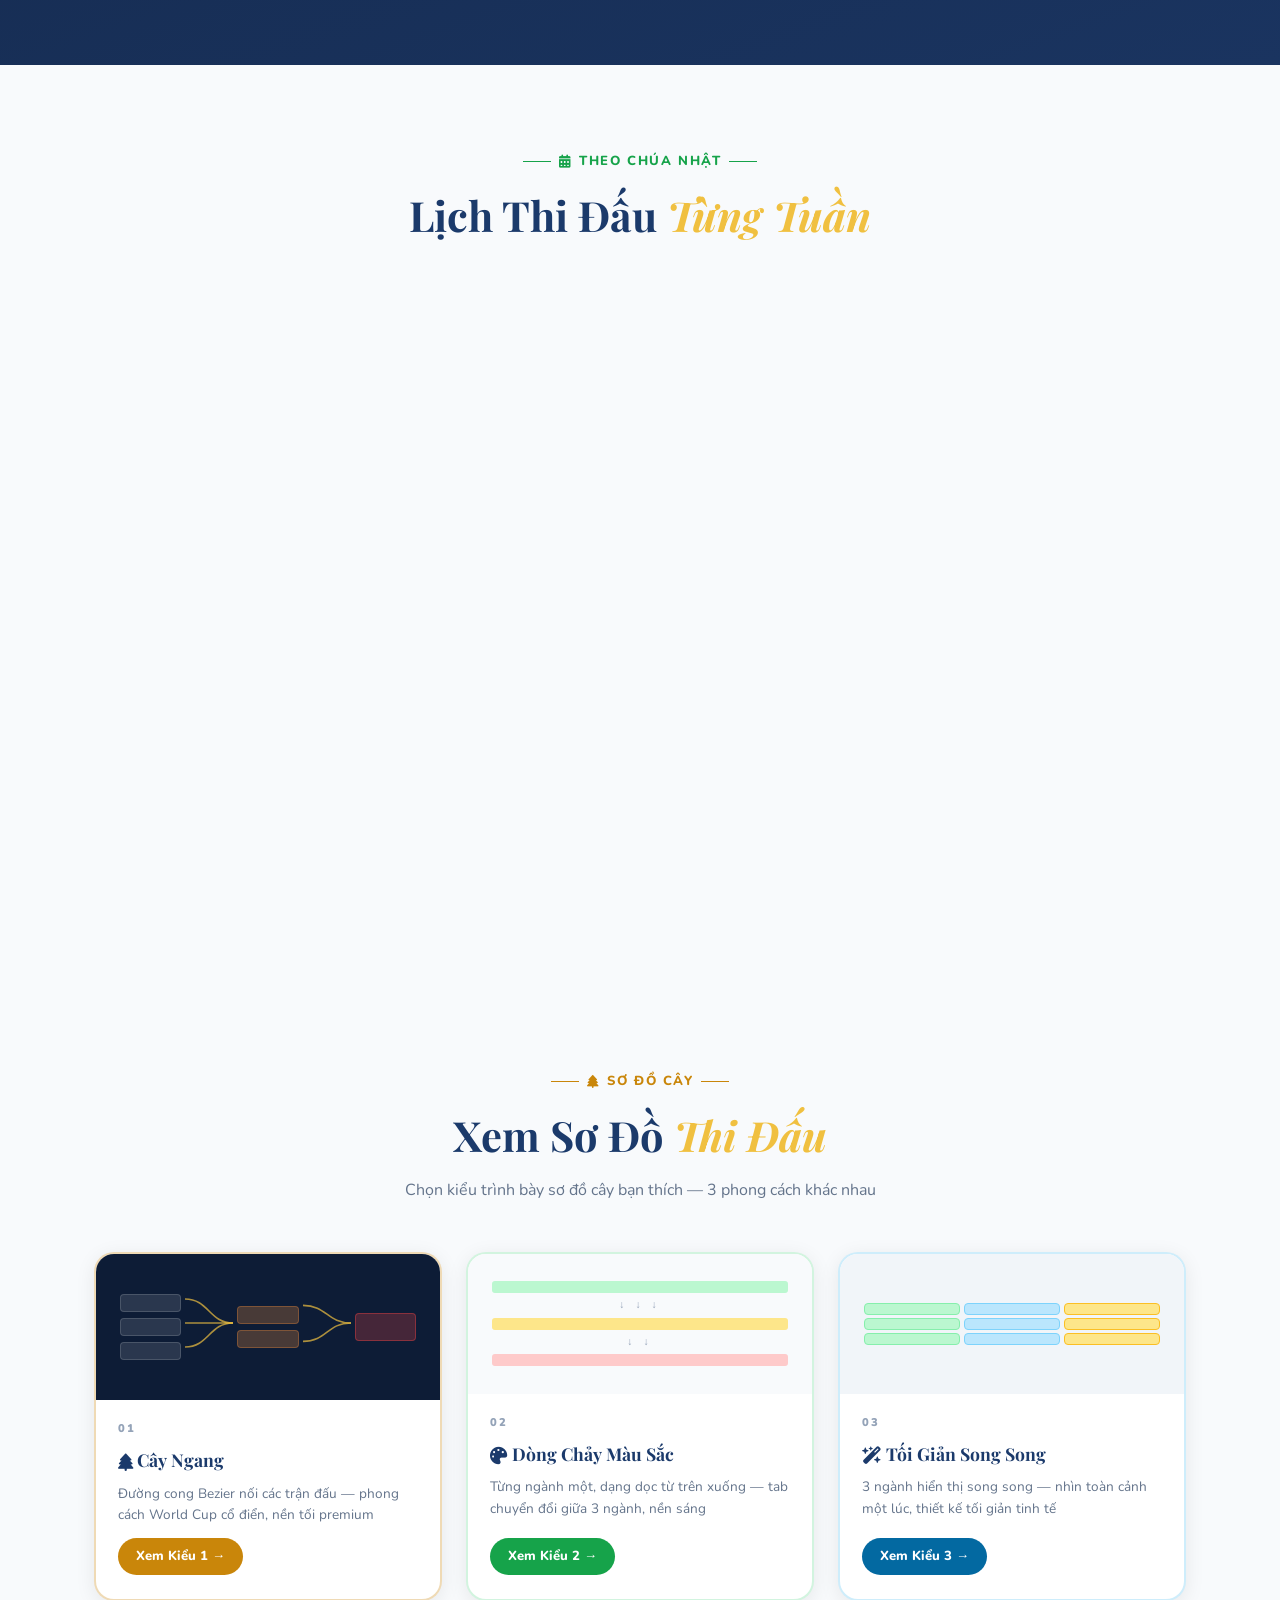
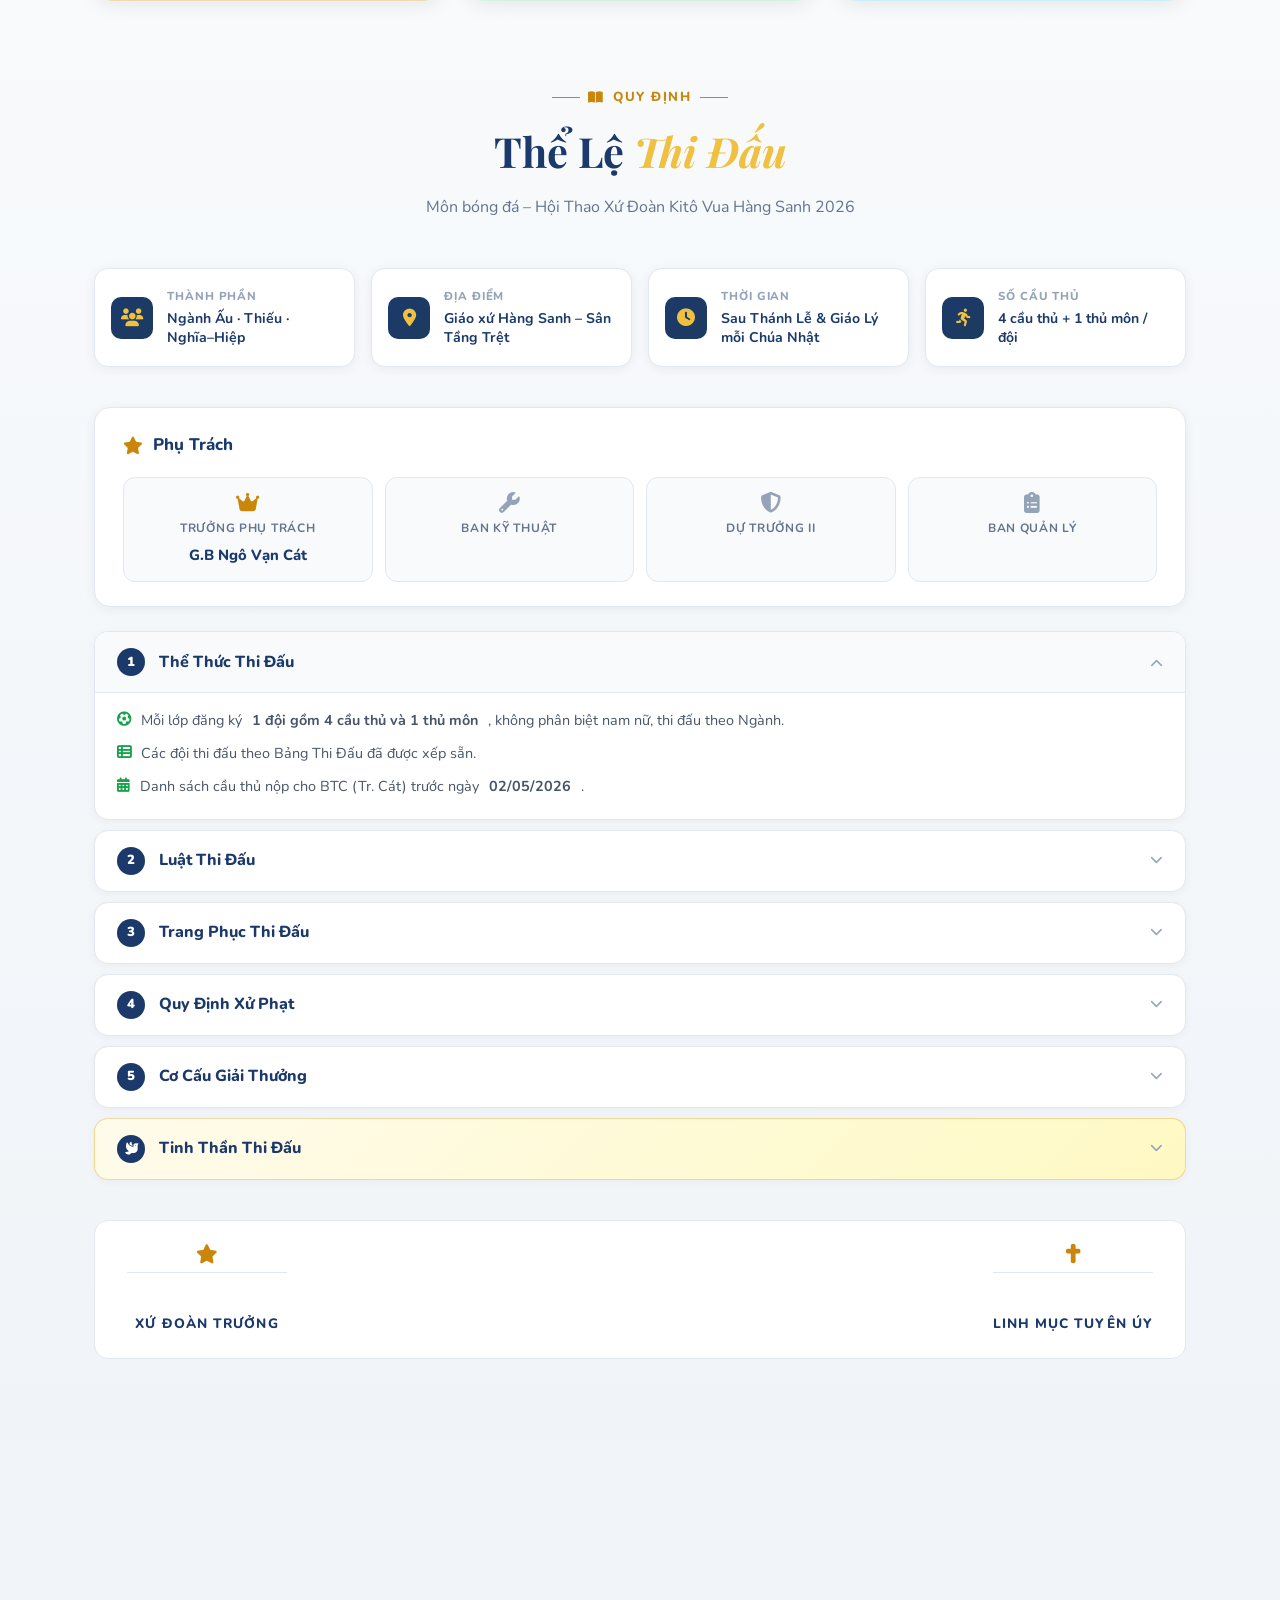
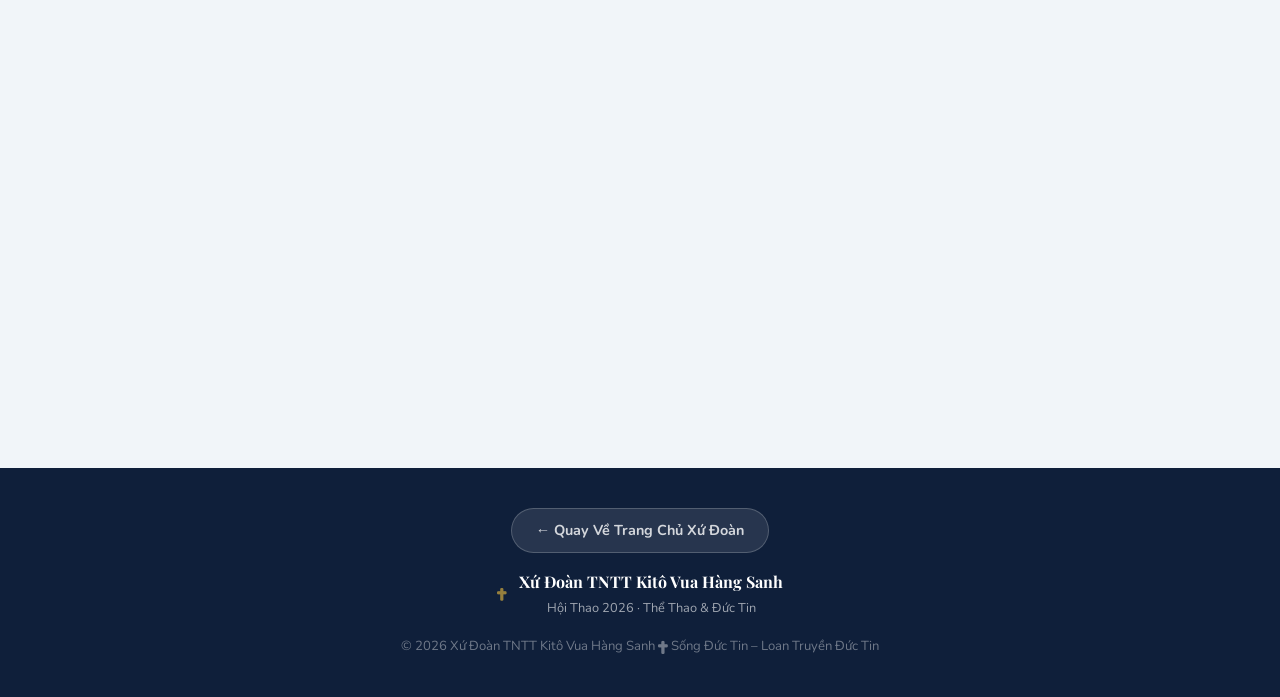
==== commit 3b722e3b: "Đổi favicon URL từ http:// sang https:// https://claude.ai/code/session_01NQsNQF2TrQQTPzH87pChMq" ====
--- a/index.html
+++ b/index.html
@@ -3,7 +3,7 @@
 <head>
   <meta charset="UTF-8" />
   <meta http-equiv="refresh" content="0; url=hoithao.html" />
-  <link rel="icon" type="image/jpeg" href="http://giaoly.edu.vn/tabor/assets/images/logo_phong_trao.jpg"/>
+  <link rel="icon" type="image/jpeg" href="https://giaoly.edu.vn/tabor/assets/images/logo_phong_trao.jpg"/>
   <meta name="viewport" content="width=device-width, initial-scale=1.0" />
   <title>Thiếu Nhi Thánh Thể – Xứ Đoàn TNTT Kitô Vua Hàng Sanh</title>
   <link rel="preconnect" href="https://fonts.googleapis.com" />
